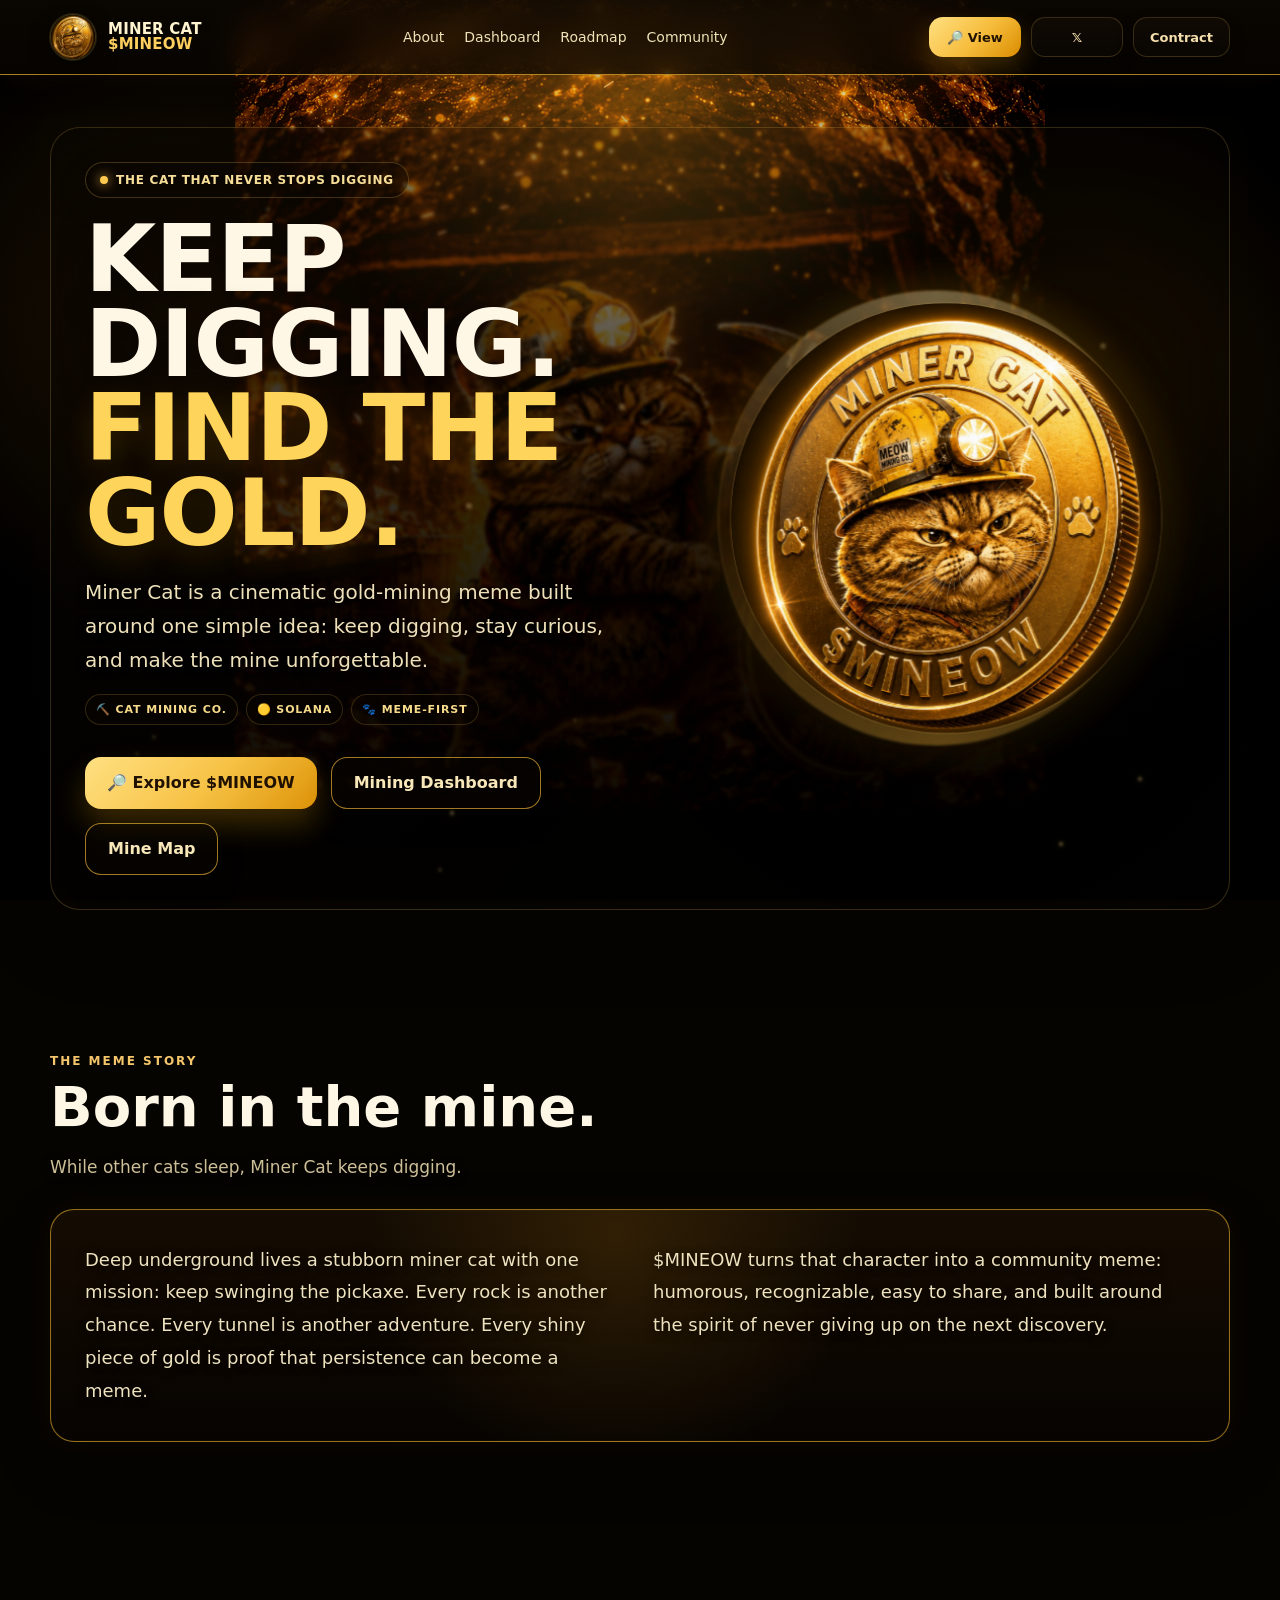
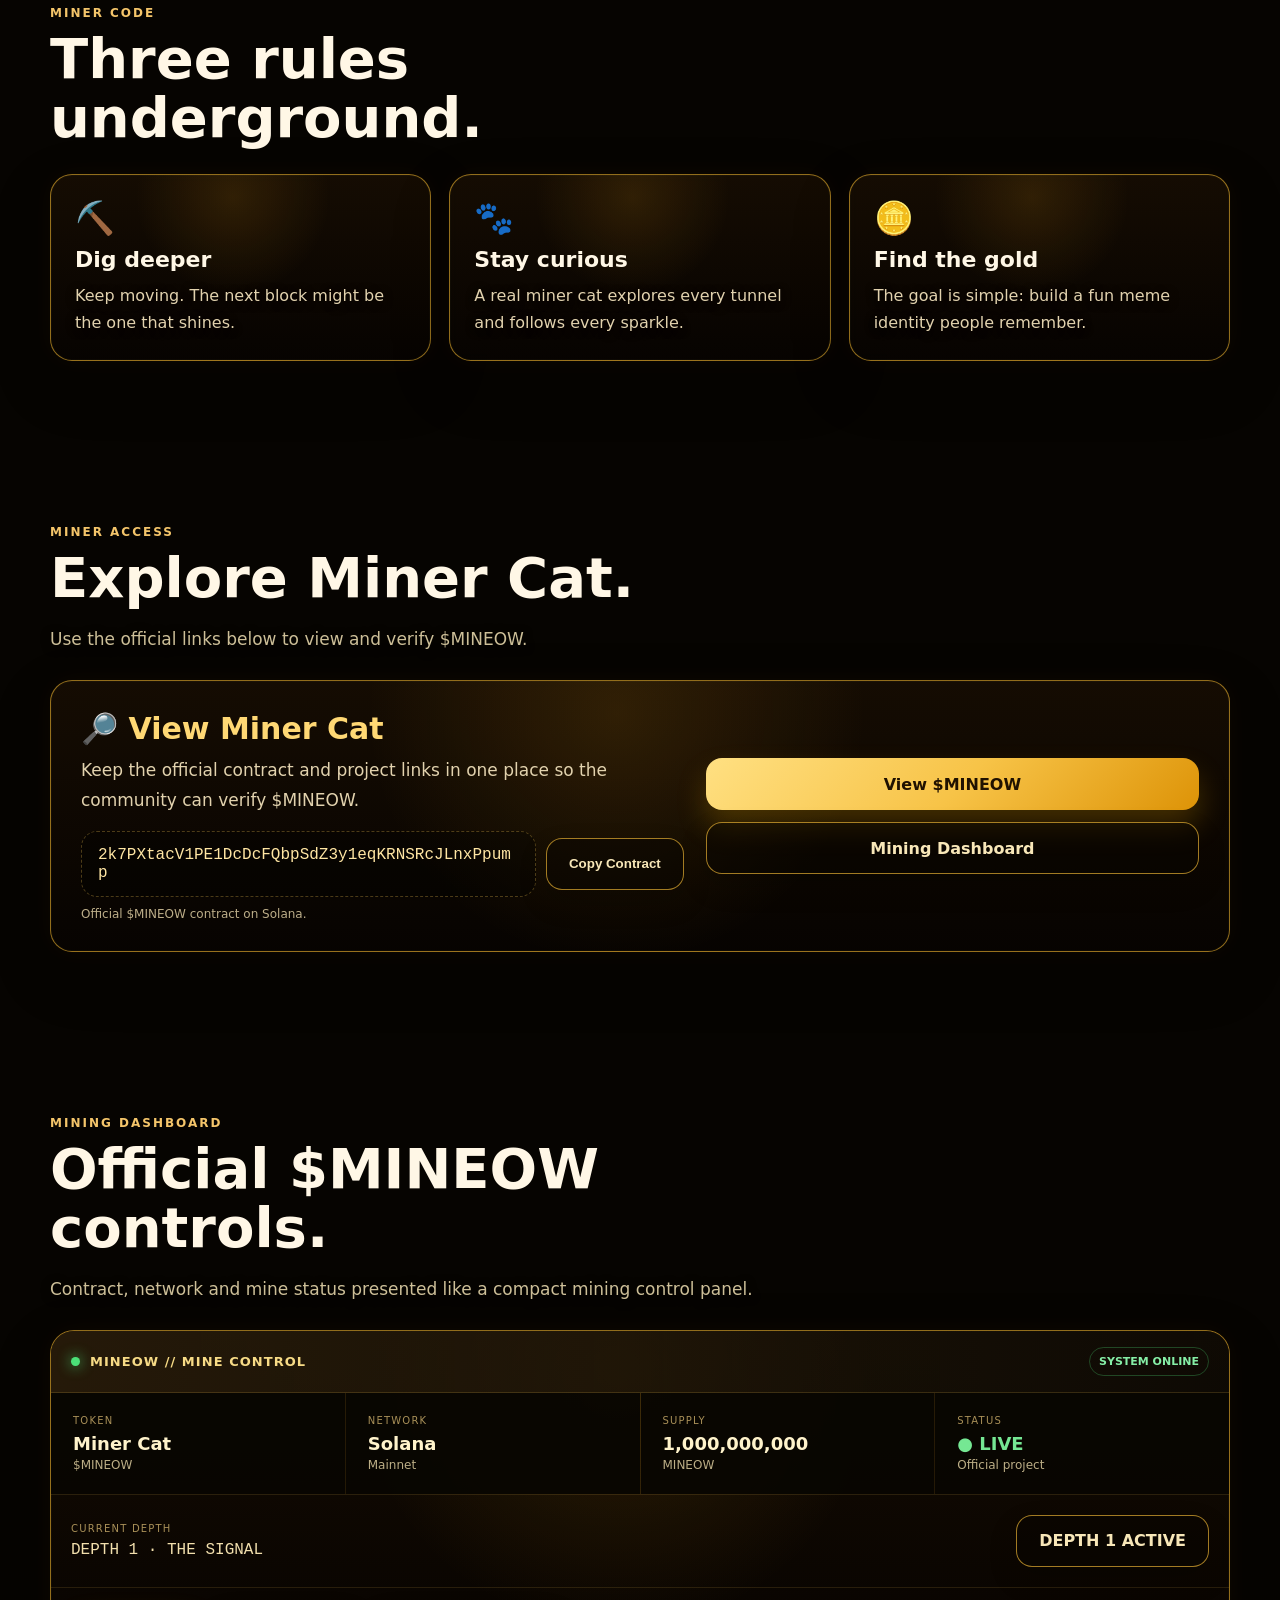
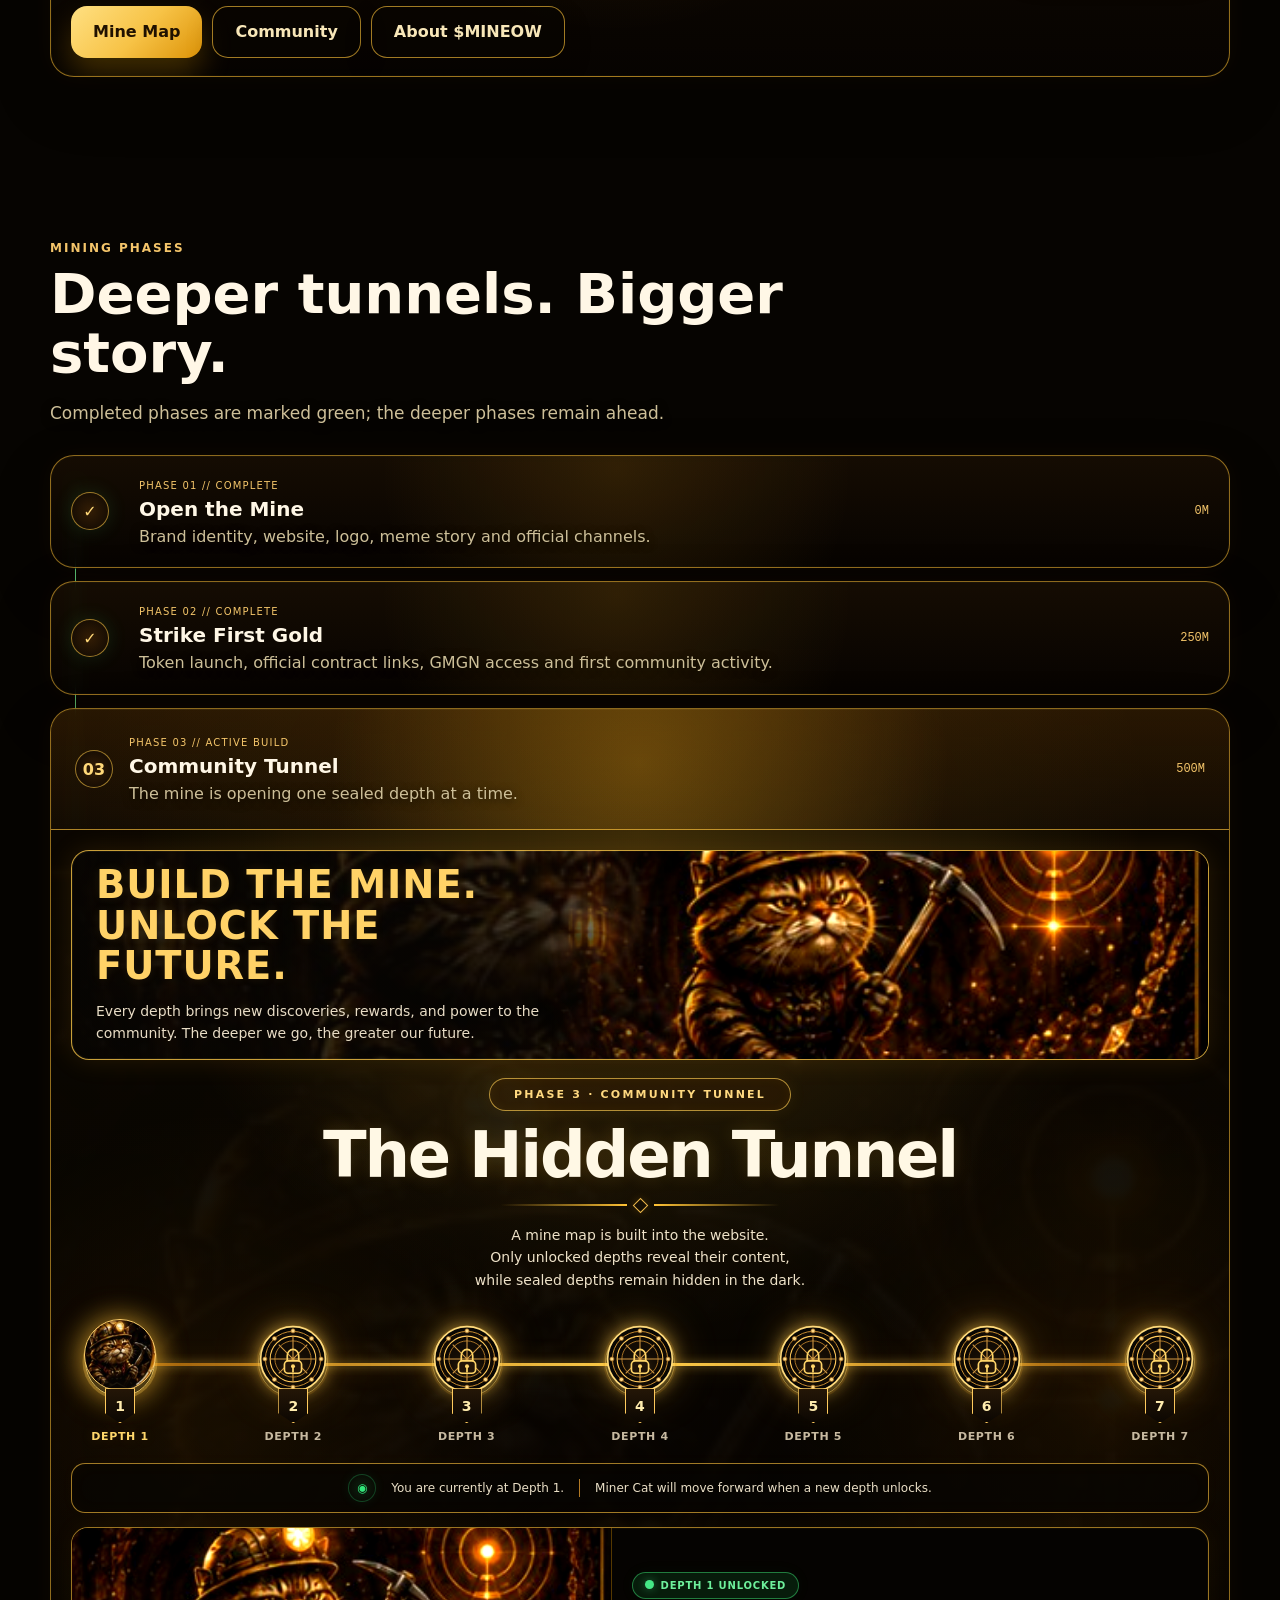
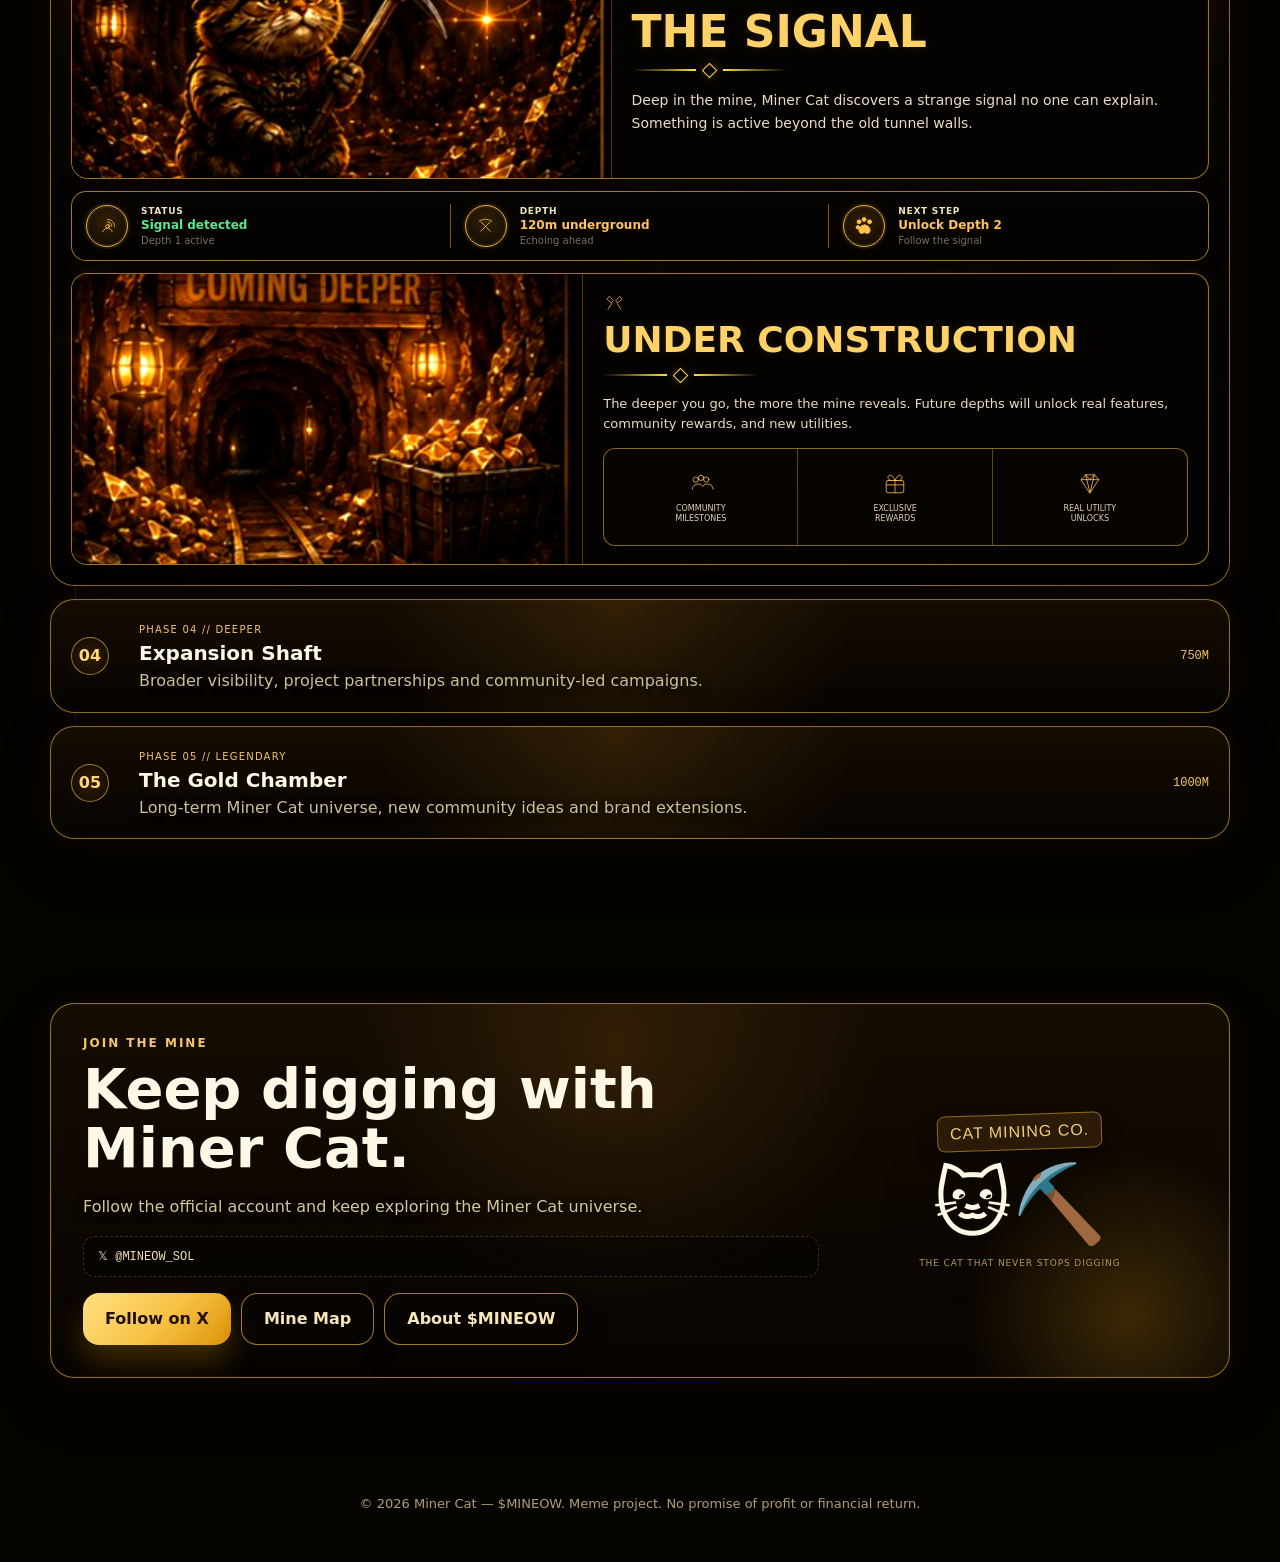
==== index.html @ c75fa1bd "Add files via upload" ====
<!doctype html>
<html lang="en">
<head>
  <meta charset="utf-8" />
  <meta name="viewport" content="width=device-width, initial-scale=1" />
  <meta name="theme-color" content="#0b0803" />
  <meta name="description" content="Miner Cat ($MINEOW) — Dig deeper. Find the gold." />
  <title>Miner Cat — $MINEOW</title>
  <style>
:root{
  --mineow-asset-1:url("[data-uri]");
  --mineow-asset-2:url("[data-uri]");
}
    :root {
      --gold:#f6b91a;
      --gold2:#ffd86b;
      --dark:#080603;
      --panel:rgba(10,7,3,.76);
      --line:rgba(255,195,55,.28);
      --text:#fff8df;
      --muted:#cdbf98;
    }
    *{box-sizing:border-box}
    html{scroll-behavior:smooth}
    body{
      margin:0;
      color:var(--text);
      font-family:Inter,ui-sans-serif,system-ui,-apple-system,BlinkMacSystemFont,"Segoe UI",sans-serif;
      background:#050402;
      overflow-x:hidden;
    }

    body::before{
      content:"";
      position:fixed;
      inset:0;
      z-index:-3;
      background-color:#050402;
      background-image:
        linear-gradient(rgba(0,0,0,.30),rgba(0,0,0,.66)),
        var(--mineow-asset-2);
      background-position:center center, center center;
      background-repeat:no-repeat, no-repeat;
      background-size:cover, cover;
      transform:translateZ(0);
    }
    body::after{
      content:"";
      position:fixed;
      inset:0;
      z-index:-2;
      background:
        radial-gradient(circle at 50% 15%,rgba(255,187,0,.12),transparent 35%),
        linear-gradient(to bottom,transparent 0%,rgba(0,0,0,.28) 55%,rgba(0,0,0,.72) 100%);
      pointer-events:none;
    }

    a{color:inherit;text-decoration:none}
    .wrap{width:min(1160px,calc(100% - 28px));margin:auto}
    .nav{
      position:sticky;top:0;z-index:50;
      backdrop-filter:blur(14px);
      background:rgba(5,4,2,.66);
      border-bottom:1px solid var(--line);
    }
    .navin{height:72px;display:flex;align-items:center;justify-content:space-between;gap:18px}

    .nav-actions{display:flex;align-items:center;gap:8px}
    .mini{
      border:1px solid var(--line);
      background:rgba(12,8,3,.78);
      color:#ffe39a;
      padding:9px 12px;
      border-radius:12px;
      font-weight:900;
      font-size:13px;
      cursor:pointer;
      transition:.18s ease;
      white-space:nowrap;
    }
    .mini:hover{transform:translateY(-1px);border-color:rgba(255,205,92,.6)}
    .mini.buy{
      background:linear-gradient(135deg,#ffd45f,#e99b00);
      color:#211300;
      border:none;
      box-shadow:0 0 22px rgba(255,183,0,.18);
    }
    .contract-btn{font-family:inherit}
    .buy-panel{
      display:grid;
      grid-template-columns:1.2fr .8fr;
      gap:18px;
      align-items:center;
      padding:28px;
    }
    .buy-copy h3{font-size:28px;margin:0 0 8px;color:#ffd86b}
    .buy-copy p{margin:0;color:var(--muted);line-height:1.7}
    .buy-actions{display:flex;flex-wrap:wrap;gap:10px;justify-content:flex-end}
    .buy-actions .btn{min-width:140px;text-align:center}
    .contract-box{
      margin-top:14px;
      display:flex;
      gap:8px;
      flex-wrap:wrap;
      align-items:center;
    }
    .contract-value{
      user-select:text;
      -webkit-user-select:text;
      flex:1 1 260px;
      overflow:hidden;
      text-overflow:ellipsis;
      white-space:nowrap;
      padding:12px 14px;
      border-radius:12px;
      background:rgba(0,0,0,.4);
      border:1px dashed var(--line);
      color:#f7df9c;
      font-family:ui-monospace,SFMono-Regular,Menlo,monospace;
    }
    .copy-note{font-size:12px;color:#cfbd8f;margin-top:8px}

    .brand{display:flex;align-items:center;gap:12px;font-weight:900;letter-spacing:.5px}
    .brand img{width:48px;height:48px;border-radius:50%;object-fit:cover;box-shadow:0 0 24px rgba(255,186,0,.28)}
    .brand b{color:var(--gold2)}
    .menu{display:flex;gap:20px;font-size:14px;color:#efe2b6}
    .menu a:hover{color:#fff}

    .hero{min-height:calc(100vh - 72px);display:grid;place-items:center;padding:64px 0 74px}
    .hero-grid{display:grid;grid-template-columns:1.08fr .92fr;align-items:center;gap:48px}
    .eyebrow{
      display:inline-flex;gap:8px;align-items:center;
      padding:8px 12px;border:1px solid var(--line);
      background:rgba(0,0,0,.42);border-radius:999px;
      color:#f9d876;font-weight:800;font-size:13px;
    }
    .dot{width:8px;height:8px;border-radius:50%;background:var(--gold);box-shadow:0 0 12px var(--gold)}
    h1{font-size:clamp(48px,8vw,92px);line-height:.9;margin:18px 0 18px;letter-spacing:-3px}
    .gold{color:var(--gold2);text-shadow:0 0 28px rgba(255,174,0,.22)}
    .lead{font-size:clamp(17px,2.3vw,22px);line-height:1.6;color:#efe3bf;max-width:700px}
    .actions{display:flex;flex-wrap:wrap;gap:12px;margin-top:28px}
    .btn{
      padding:14px 20px;border-radius:14px;font-weight:900;
      border:1px solid var(--line);background:rgba(12,8,3,.75);
      box-shadow:0 10px 30px rgba(0,0,0,.22);
    }
    .btn.primary{background:linear-gradient(135deg,#ffcf4d,#d98a00);color:#1d1000;border:none}
    .btn:hover{transform:translateY(-2px)}
    .hero-logo{display:grid;place-items:center;perspective:1400px;position:relative;isolation:isolate}
    .hero-logo::before{
      content:"";position:absolute;width:min(540px,96vw);aspect-ratio:1;border-radius:50%;
      background:radial-gradient(circle,rgba(255,193,7,.24) 0%,rgba(255,193,7,.12) 28%,rgba(255,160,0,.05) 46%,transparent 68%);
      filter:blur(10px);animation:heroPulse 4.6s ease-in-out infinite;z-index:0;
    }
    .spin-orb{
      position:relative;display:grid;place-items:center;
      width:min(470px,92vw);aspect-ratio:1;border-radius:50%;
      transform-style:preserve-3d;animation:coinSpin 12s linear infinite;z-index:1;
    }
    .spin-orb::before{
      content:"";position:absolute;inset:-12px;border-radius:50%;
      background:conic-gradient(from 0deg,rgba(255,232,170,.42),rgba(193,112,0,.22),rgba(255,190,64,.52),rgba(100,55,0,.22),rgba(255,232,170,.42));
      box-shadow:0 0 0 1px rgba(255,203,89,.25),0 30px 80px rgba(0,0,0,.55),0 0 55px rgba(255,171,0,.18);
      filter:blur(1px);z-index:-1;
    }
    .spin-orb::after{
      content:"";position:absolute;inset:8% 12%;border-radius:50%;pointer-events:none;
      background:linear-gradient(120deg,rgba(255,255,255,.42),rgba(255,255,255,.06) 20%,transparent 36%,transparent 64%,rgba(255,217,102,.14) 80%,rgba(255,255,255,.28));
      mix-blend-mode:screen;transform:translateZ(30px);animation:coinShine 3.4s ease-in-out infinite;
    }
    .hero-logo img{
      width:100%;aspect-ratio:1;border-radius:50%;object-fit:cover;display:block;
      backface-visibility:hidden;transform:translateZ(18px);
      box-shadow:0 0 0 1px rgba(255,203,89,.25),0 30px 80px rgba(0,0,0,.55),0 0 55px rgba(255,171,0,.18);
    }
    .hero-logo:hover .spin-orb{animation-duration:7.2s}

    @keyframes coinSpin{
      0%{transform:rotateY(0deg) rotateZ(-4deg)}
      25%{transform:rotateY(90deg) rotateZ(0deg)}
      50%{transform:rotateY(180deg) rotateZ(4deg)}
      75%{transform:rotateY(270deg) rotateZ(0deg)}
      100%{transform:rotateY(360deg) rotateZ(-4deg)}
    }
    @keyframes coinShine{
      0%,100%{opacity:.58;transform:translate3d(-16px,-6px,28px) rotate(-8deg)}
      50%{opacity:1;transform:translate3d(16px,8px,42px) rotate(8deg)}
    }
    @keyframes heroPulse{
      0%,100%{transform:scale(.96);opacity:.58}
      50%{transform:scale(1.04);opacity:1}
    }

    section{padding:86px 0}
    .glass{
      background:linear-gradient(180deg,rgba(17,11,4,.82),rgba(8,6,3,.72));
      border:1px solid var(--line);
      border-radius:24px;
      backdrop-filter:blur(12px);
      box-shadow:0 22px 55px rgba(0,0,0,.28);
    }
    .section-head{max-width:760px;margin-bottom:28px}
    .kicker{color:#f6c950;text-transform:uppercase;font-size:12px;font-weight:900;letter-spacing:2px}
    h2{font-size:clamp(34px,5vw,56px);margin:8px 0 10px}
    .muted{color:var(--muted);line-height:1.7}

    .story{padding:34px;display:grid;grid-template-columns:1fr 1fr;gap:30px}
    .story p{font-size:18px;line-height:1.8;margin:0;color:#efe1ba}

    .cards{display:grid;grid-template-columns:repeat(3,1fr);gap:16px}
    .card{padding:24px}
    .icon{font-size:32px;margin-bottom:10px}
    .card h3{margin:0 0 8px;font-size:22px}
    .card p{margin:0;color:var(--muted);line-height:1.65}

    .token-grid{display:grid;grid-template-columns:repeat(4,1fr);gap:14px}
    .stat{padding:22px;text-align:center}
    .stat small{display:block;color:var(--muted);text-transform:uppercase;letter-spacing:1.4px}
    .stat strong{display:block;font-size:26px;color:#ffdc70;margin-top:8px}

    .roadmap{display:grid;gap:14px}
    .road{padding:22px;display:grid;grid-template-columns:110px 1fr;gap:20px;align-items:start}
    .phase{font-weight:1000;color:#ffcf4d}
    .road h3{margin:0 0 6px}
    .road p{margin:0;color:var(--muted);line-height:1.6}

    .cta{padding:44px;text-align:center}
    .cta h2{margin-top:0}
    .contract{
      display:inline-flex;align-items:center;gap:10px;flex-wrap:wrap;justify-content:center;
      padding:12px 16px;border-radius:12px;background:rgba(0,0,0,.38);border:1px dashed var(--line);
      color:#f1deb0;font-family:ui-monospace,SFMono-Regular,Menlo,monospace;
    }

    footer{padding:34px 0 46px;color:#a99a78;text-align:center;font-size:13px}

    @media (max-width:860px){
      .menu{display:none}
      .nav-actions{gap:6px}
      .mini{padding:8px 9px;font-size:12px}
      .buy-panel{grid-template-columns:1fr}
      .buy-actions{justify-content:flex-start}
      .hero{padding-top:42px}
      .hero-grid{grid-template-columns:1fr;gap:30px;text-align:center}
      .lead{margin-inline:auto}
      .actions{justify-content:center}
      .hero-logo{order:-1}
      .hero-logo img{width:min(360px,86vw)}
      .story{grid-template-columns:1fr}
      .cards{grid-template-columns:1fr}
      .token-grid{grid-template-columns:1fr 1fr}
      .road{grid-template-columns:1fr;gap:7px}
      h1{letter-spacing:-1.5px}
    }
    @media (max-width:520px){
      .token-grid{grid-template-columns:1fr}
      .cta,.story{padding:24px}
      section{padding:66px 0}
    }
  
    /* Mobile: show the full background artwork, fixed while scrolling */
    @media (max-width:860px){
      body::before{
        background-color:#050402;
        background-position:center center, center top;
        background-size:cover, 100% auto;
        background-repeat:no-repeat, no-repeat;
      }
      body::after{
        background:
          linear-gradient(to bottom,
            rgba(0,0,0,.16) 0%,
            rgba(0,0,0,.32) 55%,
            rgba(0,0,0,.70) 100%);
      }
    }

  
    /* ===== MINEOW PRO V3 — CLEAN MOBILE POLISH ===== */
    :root{
      --gold:#f5b82e;
      --gold2:#ffd86b;
      --dark:#080603;
      --panel:rgba(10,7,3,.80);
      --line:rgba(255,195,55,.24);
      --text:#fff8df;
      --muted:#cdbf98;
    }

    body{
      background:#050402;
    }

    .nav{
      background:rgba(6,4,2,.82);
      border-bottom:1px solid rgba(255,196,65,.18);
      box-shadow:0 8px 28px rgba(0,0,0,.22);
    }

    .brand img{
      border:1px solid rgba(255,208,99,.25);
    }

    .mini{
      border-color:rgba(255,202,77,.20);
      background:rgba(12,8,3,.80);
    }

    .mini.buy{
      background:linear-gradient(135deg,#ffd96c,#eaa124);
      color:#1d1203;
    }

    .hero{
      padding:54px 0 70px;
    }

    .hero-grid{
      gap:34px;
    }

    .hero-logo img{
      width:min(400px,88vw);
      box-shadow:
        0 24px 60px rgba(0,0,0,.48),
        0 0 34px rgba(255,179,0,.12);
    }

    .eyebrow{
      background:rgba(6,4,2,.62);
      border-color:rgba(255,205,83,.24);
      color:#f6d56c;
    }

    h1{
      letter-spacing:-2px;
      text-shadow:0 8px 28px rgba(0,0,0,.46);
    }

    .lead{
      color:#eadfbe;
    }

    .btn{
      border-color:rgba(255,204,83,.22);
      background:rgba(12,8,3,.82);
      box-shadow:0 10px 24px rgba(0,0,0,.16);
    }

    .btn.primary{
      background:linear-gradient(135deg,#ffd96c,#eaa124);
      color:#1d1203;
    }

    .glass{
      background:linear-gradient(180deg,rgba(15,10,4,.82),rgba(7,5,2,.78));
      border-color:rgba(255,199,65,.18);
      box-shadow:0 18px 44px rgba(0,0,0,.24);
    }

    .story,
    .card,
    .buy-panel,
    .road,
    .cta{
      border-radius:20px;
    }

    .kicker{
      color:#eeb84a;
    }

    .contract-value{
      background:rgba(0,0,0,.34);
      border-color:rgba(255,202,75,.22);
    }

    @media (max-width:860px){
      .wrap{
        width:calc(100% - 28px);
      }

      .navin{
        height:66px;
        gap:8px;
      }

      .brand{
        gap:8px;
      }

      .brand img{
        width:40px;
        height:40px;
      }

      .brand span{
        font-size:12px;
        line-height:1.15;
        max-width:100px;
        white-space:normal;
      }

      .nav-actions{
        gap:5px;
      }

      .mini{
        padding:7px 9px;
        font-size:11px;
        min-height:34px;
        border-radius:10px;
      }

      .hero{
        padding:34px 0 58px;
      }

      .hero-grid{
        grid-template-columns:1fr;
        gap:24px;
        text-align:center;
      }

      .hero-logo{
        order:-1;
      }

      .hero-logo img{
        width:min(315px,78vw);
      }

      .lead{
        max-width:560px;
        margin-inline:auto;
        font-size:16px;
        line-height:1.62;
      }

      .actions{
        justify-content:center;
        gap:9px;
      }

      .actions .btn{
        flex:0 1 auto;
        min-width:150px;
        min-height:44px;
        padding:0 14px;
        font-size:13px;
      }

      h1{
        font-size:clamp(42px,12vw,58px);
        line-height:.96;
        letter-spacing:-1.5px;
        margin:16px 0;
      }

      .eyebrow{
        font-size:10px;
        padding:8px 11px;
      }

      section{
        padding:58px 0;
      }

      .section-head{
        margin-bottom:22px;
      }

      h2{
        font-size:clamp(32px,9vw,44px);
      }

      .story{
        grid-template-columns:1fr;
        padding:22px;
        gap:16px;
      }

      .story p{
        font-size:15px;
        line-height:1.7;
      }

      .cards{
        grid-template-columns:1fr;
      }

      .card{
        padding:20px;
      }

      .token-grid{
        grid-template-columns:1fr 1fr;
      }

      .stat{
        padding:18px 12px;
      }

      .stat strong{
        font-size:18px;
      }

      .buy-panel{
        grid-template-columns:1fr;
        padding:22px;
      }

      .buy-actions{
        justify-content:flex-start;
      }

      .road{
        grid-template-columns:1fr;
        gap:6px;
        padding:20px;
      }

      .cta{
        padding:28px 22px;
      }
    }

    @media (max-width:520px){
      .nav-actions .mini{
        padding:7px 8px;
      }

      .hero-logo img{
        width:min(290px,76vw);
      }

      .actions{
        display:grid;
        grid-template-columns:1fr;
        width:min(330px,100%);
        margin:24px auto 0;
      }

      .actions .btn{
        width:100%;
      }

      .token-grid{
        grid-template-columns:1fr 1fr;
      }

      .buy-actions{
        display:grid;
        grid-template-columns:1fr;
      }

      .buy-actions .btn{
        width:100%;
      }
    }

  
    #official-contract{scroll-margin-top:92px}
    #contractValue{
      cursor:pointer;
      user-select:all;
      -webkit-user-select:all;
      white-space:normal;
      overflow-wrap:anywhere;
      word-break:break-all;
      color:#ffe6a3;
    }
    .contract-btn{color:#f8e3b2}


    /* ===== Balanced hero action buttons ===== */
    @media (max-width:520px){
      .actions{
        width:min(360px,100%);
        margin:24px auto 0;
        gap:10px;
      }

      .actions .btn{
        width:100%;
        min-height:50px;
        padding:0 18px;
        font-size:15px;
        font-weight:800;
        line-height:1;
        display:flex;
        align-items:center;
        justify-content:center;
        text-align:center;
        border-radius:14px;
      }

      .actions .btn.primary{
        letter-spacing:.1px;
      }

      .actions a[href*="x.com"]{
        font-size:15px;
        font-weight:800;
      }

      .actions button[onclick*="copyContract"]{
        font-size:15px;
        font-weight:800;
        color:#f7e6bb;
      }
    }



    /* ===== MINEOW PRO V4 — PROFESSIONAL RESPONSIVE POLISH ===== */
    :root{
      --gold:#f3bb3f;
      --gold2:#ffd979;
      --gold3:#fff0bc;
      --green:#47d16c;
      --greenbg:rgba(71,209,108,.14);
    }

    body{
      color:#f9f2dc;
    }

    .wrap{
      width:min(1180px, calc(100% - 32px));
    }

    .nav{
      background:linear-gradient(180deg, rgba(7,4,2,.90), rgba(7,4,2,.76));
      border-bottom:1px solid rgba(255,206,100,.16);
      box-shadow:0 12px 30px rgba(0,0,0,.26);
    }

    .navin{
      height:74px;
    }

    .brand{
      gap:12px;
    }

    .brand img{
      width:46px;
      height:46px;
      border:1px solid rgba(255,213,112,.22);
      box-shadow:0 0 0 1px rgba(255,214,109,.12), 0 10px 25px rgba(0,0,0,.26);
    }

    .brand span{
      display:flex;
      flex-direction:column;
      line-height:1.02;
      font-size:15px;
      letter-spacing:.2px;
    }

    .nav-actions{
      gap:10px;
    }

    .mini{
      min-height:40px;
      min-width:92px;
      display:inline-flex;
      align-items:center;
      justify-content:center;
      padding:0 16px;
      border-radius:14px;
      border:1px solid rgba(255,205,88,.18);
      background:linear-gradient(180deg, rgba(18,12,5,.82), rgba(10,7,3,.9));
      color:#f5dfac;
      box-shadow:0 8px 18px rgba(0,0,0,.18);
    }

    .mini.buy{
      border:none;
      background:linear-gradient(135deg,#ffe082 0%, #f6bc3b 54%, #db8d00 100%);
      color:#211300;
      box-shadow:0 10px 24px rgba(240,174,0,.22);
    }

    .hero{
      min-height:auto;
      padding:68px 0 82px;
    }

    .hero-grid{
      grid-template-columns:minmax(0,1.02fr) minmax(300px,.98fr);
      gap:54px;
      align-items:center;
    }

    .hero > .wrap{
      position:relative;
    }

    .hero > .wrap::before{
      content:"";
      position:absolute;
      inset:-18px;
      border-radius:34px;
      background:linear-gradient(180deg, rgba(17,10,3,.22), rgba(8,5,2,.02));
      pointer-events:none;
      z-index:-1;
    }

    .eyebrow{
      padding:10px 14px;
      font-size:12px;
      letter-spacing:.7px;
      color:#f7de98;
      background:rgba(9,6,2,.54);
      border:1px solid rgba(255,204,92,.22);
      box-shadow:0 10px 30px rgba(0,0,0,.16);
    }

    h1{
      margin:20px 0 18px;
      line-height:.92;
      text-shadow:0 18px 36px rgba(0,0,0,.34);
    }

    .gold{
      color:#ffd45a;
      text-shadow:0 12px 30px rgba(255,174,0,.15);
    }

    .lead{
      max-width:600px;
      font-size:20px;
      line-height:1.72;
      color:#eee1ba;
      margin:0;
    }

    .actions{
      margin-top:32px;
      gap:14px;
    }

    .btn{
      min-height:52px;
      padding:0 22px;
      display:inline-flex;
      align-items:center;
      justify-content:center;
      text-align:center;
      font-weight:900;
      border-radius:16px;
      border:1px solid rgba(255,204,91,.18);
      background:linear-gradient(180deg, rgba(17,11,4,.84), rgba(8,5,2,.92));
      color:#f8e7b8;
      box-shadow:0 12px 28px rgba(0,0,0,.18);
      transition:transform .18s ease, box-shadow .18s ease, border-color .18s ease;
    }

    .btn:hover,
    .mini:hover{
      transform:translateY(-2px);
      box-shadow:0 14px 28px rgba(0,0,0,.25);
      border-color:rgba(255,214,121,.32);
    }

    .btn.primary{
      background:linear-gradient(135deg,#ffe082 0%, #f7c347 52%, #dd9307 100%);
      color:#201100;
      border:none;
      box-shadow:0 16px 30px rgba(243,171,0,.24);
    }

    .hero-logo{
      position:relative;
    }

    .hero-logo::before{
      content:"";
      position:absolute;
      width:86%;
      height:86%;
      border-radius:50%;
      background:radial-gradient(circle, rgba(255,188,35,.28) 0%, rgba(255,188,35,.08) 38%, transparent 72%);
      filter:blur(10px);
      z-index:0;
    }

    .hero-logo img{
      position:relative;
      z-index:1;
      width:min(430px, 90vw);
      border-radius:50%;
      box-shadow:0 0 0 1px rgba(255,210,114,.2), 0 28px 70px rgba(0,0,0,.48), 0 0 60px rgba(255,174,0,.16);
    }

    section{
      padding:82px 0;
    }

    .section-head{
      margin-bottom:26px;
    }

    .kicker{
      color:#f2c050;
      font-size:12px;
      letter-spacing:2px;
    }

    h2{
      margin:10px 0 12px;
      line-height:1.05;
    }

    .muted{
      color:#cdbf98;
      font-size:17px;
      line-height:1.72;
    }

    .glass{
      background:linear-gradient(180deg, rgba(16,10,4,.84), rgba(7,5,2,.88));
      border:1px solid rgba(255,202,76,.14);
      box-shadow:0 20px 50px rgba(0,0,0,.24);
      border-radius:24px;
      overflow:hidden;
    }

    .story{
      padding:34px;
      gap:26px;
    }

    .story p{
      font-size:18px;
      line-height:1.82;
      color:#eee2bf;
    }

    .cards,
    .token-grid,
    .roadmap{
      gap:18px;
    }

    .card,
    .road,
    .stat,
    .buy-panel,
    .cta{
      border-radius:22px;
    }

    .card{
      padding:24px;
    }

    .card h3{
      font-size:22px;
      margin:0 0 10px;
    }

    .card p{
      line-height:1.7;
    }

    .buy-panel{
      padding:30px;
      grid-template-columns:minmax(0,1.1fr) minmax(250px,.9fr);
      gap:22px;
      align-items:center;
    }

    .buy-copy h3{
      font-size:30px;
      margin:0 0 10px;
      color:#ffd874;
    }

    .buy-copy p{
      font-size:17px;
      line-height:1.72;
    }

    .contract-box{
      margin-top:16px;
      gap:10px;
    }

    .contract-value{
      min-height:54px;
      display:flex;
      align-items:center;
      padding:14px 16px;
      background:rgba(0,0,0,.30);
      border:1px dashed rgba(255,203,85,.28);
      color:#ffe9af;
      border-radius:16px;
    }

    .copy-note{
      margin-top:10px;
      color:#bdae89;
    }

    .buy-actions{
      align-items:stretch;
      gap:12px;
    }

    .buy-actions .btn{
      min-width:180px;
      width:100%;
    }

    .stat{
      padding:24px 18px;
    }

    .stat small{
      font-size:11px;
      color:#bba87a;
    }

    .stat strong{
      margin-top:10px;
      font-size:24px;
      line-height:1.35;
      color:#ffdb79;
      overflow-wrap:anywhere;
      word-break:break-word;
    }

    .road{
      position:relative;
      padding:24px;
      grid-template-columns:124px 1fr;
      gap:22px;
      align-items:start;
    }

    .phase{
      display:inline-flex;
      align-items:center;
      justify-content:center;
      min-height:40px;
      padding:8px 12px;
      border-radius:999px;
      background:rgba(255,196,60,.08);
      border:1px solid rgba(255,196,60,.18);
      color:#ffcf4d;
      font-weight:1000;
      letter-spacing:.3px;
    }

    .road.done{
      border-color:rgba(71,209,108,.25);
      box-shadow:0 20px 50px rgba(0,0,0,.22), inset 0 0 0 1px rgba(71,209,108,.06);
    }

    .road.done .phase{
      background:var(--greenbg);
      border-color:rgba(71,209,108,.24);
      color:#7df0a0;
    }

    .road.done::after{
      content:"Completed";
      position:absolute;
      top:18px;
      right:18px;
      font-size:11px;
      font-weight:800;
      letter-spacing:1px;
      text-transform:uppercase;
      color:#9cf0b2;
      padding:7px 10px;
      border-radius:999px;
      background:rgba(71,209,108,.12);
      border:1px solid rgba(71,209,108,.18);
    }

    .road h3{
      font-size:24px;
      margin:0 0 8px;
    }

    .road p{
      font-size:16px;
      line-height:1.7;
    }

    .cta{
      padding:42px 34px;
    }

    .contract{
      margin-top:10px;
      max-width:100%;
      overflow-wrap:anywhere;
      word-break:break-word;
      line-height:1.55;
    }

    footer{
      padding:36px 0 50px;
      color:#b09e76;
      font-size:13px;
    }

    @media (max-width:980px){
      .hero-grid,
      .buy-panel{
        grid-template-columns:1fr;
      }

      .hero{
        padding:44px 0 68px;
      }

      .hero-grid{
        gap:28px;
        text-align:center;
      }

      .hero-logo{
        order:-1;
      }

      .lead{
        margin-inline:auto;
      }

      .actions,
      .buy-actions{
        justify-content:center;
      }
    }

    @media (max-width:860px){
      .wrap{
        width:calc(100% - 24px);
      }

      .navin{
        height:68px;
        gap:8px;
      }

      .brand img{
        width:40px;
        height:40px;
      }

      .brand span{
        font-size:12px;
        max-width:104px;
      }

      .nav-actions{
        gap:6px;
      }

      .mini{
        min-width:auto;
        min-height:36px;
        padding:0 12px;
        font-size:11px;
        border-radius:12px;
      }

      .hero-grid{
        gap:22px;
      }

      .hero-logo img{
        width:min(316px, 78vw);
      }

      h1{
        font-size:clamp(42px,12vw,58px);
        letter-spacing:-1.6px;
      }

      .lead{
        font-size:16px;
        line-height:1.66;
      }

      .actions{
        width:min(360px,100%);
        margin:26px auto 0;
        display:grid;
        grid-template-columns:1fr;
        gap:10px;
      }

      .actions .btn,
      .buy-actions .btn{
        width:100%;
      }

      section{
        padding:60px 0;
      }

      .story{
        grid-template-columns:1fr;
        padding:24px;
      }

      .story p,
      .muted,
      .buy-copy p,
      .road p{
        font-size:15px;
      }

      .cards{
        grid-template-columns:1fr;
      }

      .token-grid{
        grid-template-columns:1fr 1fr;
      }

      .stat strong{
        font-size:18px;
      }

      .buy-panel{
        padding:22px;
      }

      .road{
        grid-template-columns:1fr;
        gap:12px;
        padding:20px;
      }

      .road.done::after{
        position:static;
        display:inline-flex;
        margin-top:4px;
        width:max-content;
      }
    }

    @media (max-width:520px){
      .token-grid{
        grid-template-columns:1fr;
      }

      .eyebrow{
        font-size:10px;
        padding:8px 10px;
      }

      .hero-logo img{
        width:min(286px,76vw);
      }

      .story,
      .cta{
        padding:22px;
      }

      .buy-copy h3{
        font-size:25px;
      }

      .contract-value,
      .contract{
        font-size:13px;
      }
    }


    .copy-toast{
      position:fixed;
      left:50%;
      bottom:26px;
      transform:translate(-50%,18px);
      z-index:99999;
      padding:12px 16px;
      max-width:calc(100% - 28px);
      border-radius:14px;
      background:rgba(8,6,3,.96);
      border:1px solid rgba(255,205,93,.28);
      color:#ffe8a9;
      font-weight:800;
      text-align:center;
      box-shadow:0 16px 42px rgba(0,0,0,.5);
      opacity:0;
      pointer-events:none;
      transition:.2s ease;
    }
    .copy-toast.show{
      opacity:1;
      transform:translate(-50%,0);
    }


    /* ===== MINEOW V5 GOLD MINE EDITION ===== */
    body{background:#050402!important;background-image:none!important;}
    body::before{
      background-image:
        linear-gradient(180deg,rgba(0,0,0,.16),rgba(4,3,1,.54) 28%,rgba(5,3,1,.78) 58%,rgba(5,3,1,.92) 100%),
        var(--mineow-asset-2) !important;
      background-size:cover !important;
      background-position:center 18% !important;
      background-repeat:no-repeat !important;
      background-attachment:fixed !important;
      filter:saturate(.9) contrast(1.02) brightness(.88);
    }
    body::after{
      content:"";position:fixed;inset:0;z-index:-2;pointer-events:none;
      background:
        radial-gradient(circle at 50% 8%, rgba(255,182,40,.08), transparent 34%),
        linear-gradient(90deg, rgba(0,0,0,.34), rgba(0,0,0,.05) 22%, rgba(0,0,0,.05) 78%, rgba(0,0,0,.34)),
        linear-gradient(180deg, rgba(0,0,0,.03), rgba(0,0,0,.26) 50%, rgba(0,0,0,.50));
    }
    .hero{min-height:min(820px,calc(100vh - 66px));padding:52px 0 62px;position:relative}
    .hero-grid{background:linear-gradient(90deg,rgba(4,3,1,.80),rgba(4,3,1,.42) 52%,rgba(4,3,1,.18));border:1px solid rgba(255,197,60,.12);border-radius:30px;padding:34px;box-shadow:0 30px 90px rgba(0,0,0,.46);backdrop-filter:blur(4px)}
    .hero h1{font-family:Impact,"Arial Black",system-ui,sans-serif;letter-spacing:-1px;text-transform:uppercase;text-shadow:0 10px 30px rgba(0,0,0,.65)}
    .hero-tags{display:flex;flex-wrap:wrap;gap:8px;margin-top:16px}
    .hero-tags span{font-size:11px;font-weight:900;letter-spacing:.08em;padding:8px 10px;border-radius:999px;background:rgba(14,9,3,.74);border:1px solid rgba(255,200,70,.18);color:#f7db8a}
    .hero-logo{filter:drop-shadow(0 26px 42px rgba(0,0,0,.48))}
    .spin-orb{width:min(410px,82vw)}
    .spin-orb::after{background:linear-gradient(115deg,rgba(255,255,255,.34),transparent 24%,transparent 70%,rgba(255,214,90,.16))}
    .hero-logo img{object-position:center}

    .gold-dust{position:fixed;inset:0;z-index:-1;pointer-events:none;overflow:hidden}
    .dust{position:absolute;width:4px;height:4px;border-radius:50%;background:#ffd46b;box-shadow:0 0 10px rgba(255,190,50,.75);opacity:.3;animation:dustFloat linear infinite}
    @keyframes dustFloat{from{transform:translate3d(0,18vh,0) scale(.65);opacity:0}20%{opacity:.42}80%{opacity:.26}to{transform:translate3d(26px,-115vh,0) scale(1.1);opacity:0}}

    .reveal{opacity:0;transform:translateY(18px);transition:opacity .7s ease,transform .7s ease}
    .reveal.visible{opacity:1;transform:none}
    .cards .card{transition:transform .25s ease,border-color .25s ease,box-shadow .25s ease}
    .cards .card:hover{transform:translateY(-5px);border-color:rgba(255,202,77,.35);box-shadow:0 24px 60px rgba(0,0,0,.34)}

    .mining-console{padding:0;overflow:hidden;border-radius:24px;background:linear-gradient(180deg,rgba(16,11,5,.94),rgba(5,4,2,.92));border:1px solid rgba(255,196,61,.22)}
    .console-top{display:flex;align-items:center;justify-content:space-between;gap:12px;padding:16px 20px;background:linear-gradient(90deg,rgba(39,27,10,.9),rgba(12,9,4,.7));border-bottom:1px solid rgba(255,205,80,.16)}
    .console-title{display:flex;align-items:center;gap:10px;color:#f7db86;letter-spacing:.08em;font-size:13px}
    .status-light{width:9px;height:9px;border-radius:50%;background:#4be078;box-shadow:0 0 14px #4be078}
    .console-status{font-size:11px;font-weight:900;color:#86efa7;border:1px solid rgba(75,224,120,.28);padding:7px 9px;border-radius:999px}
    .console-grid{display:grid;grid-template-columns:repeat(4,1fr);gap:1px;background:rgba(255,194,48,.09)}
    .console-cell{padding:22px;background:rgba(7,5,2,.94)}
    .console-cell small{display:block;color:#a99058;letter-spacing:.12em;font-size:10px;text-transform:uppercase}
    .console-cell strong{display:block;margin-top:7px;font-size:18px;color:#fff3cb}
    .console-cell span{display:block;margin-top:4px;color:#bcae86;font-size:12px}
    .live-text{color:#75e793!important}
    .console-contract{display:flex;align-items:center;justify-content:space-between;gap:14px;padding:20px;border-top:1px solid rgba(255,205,80,.12);border-bottom:1px solid rgba(255,205,80,.12)}
    .console-contract small{display:block;color:#a99058;font-size:10px;letter-spacing:.12em}
    .console-contract code{display:block;margin-top:7px;color:#f2dfad;word-break:break-all;font-family:ui-monospace,SFMono-Regular,Menlo,monospace}
    .console-actions{display:flex;flex-wrap:wrap;gap:10px;padding:18px 20px}

    .mine-levels{display:grid;gap:13px;position:relative}
    .mine-levels::before{content:"";position:absolute;left:25px;top:26px;bottom:26px;width:1px;background:linear-gradient(#62e58a,rgba(255,194,48,.30),rgba(255,194,48,.08))}
    .mine-level{display:grid;grid-template-columns:52px 1fr auto;gap:16px;align-items:center;padding:18px 20px;position:relative}
    .level-marker{width:38px;height:38px;border-radius:50%;display:grid;place-items:center;z-index:2;background:#181006;border:1px solid rgba(255,200,70,.25);font-weight:900;color:#e9bd54}
    .mine-level.done .level-marker{background:#11361e;border-color:#4be078;color:#73ee98;box-shadow:0 0 20px rgba(75,224,120,.14)}
    .level-copy small{font-size:10px;letter-spacing:.12em;color:#aa9159}
    .mine-level.done .level-copy small{color:#75e793}
    .level-copy h3{margin:4px 0 4px;font-size:20px}
    .level-copy p{margin:0;color:#cdbf98;line-height:1.55}
    .depth{font-family:ui-monospace,monospace;color:#8f7c53;font-size:12px}

    .join-mine{display:grid;grid-template-columns:1.35fr .65fr;gap:24px;align-items:center;padding:32px;overflow:hidden;position:relative}
    .join-mine::before{content:"";position:absolute;right:-80px;bottom:-120px;width:360px;height:360px;border-radius:50%;background:radial-gradient(circle,rgba(255,184,30,.20),transparent 65%)}
    .join-copy{position:relative;z-index:1}
    .join-copy h2{margin-bottom:10px}
    .join-copy p{color:#d4c79e;max-width:720px;line-height:1.6}
    .join-contract{margin-top:16px;padding:12px 14px;border-radius:12px;background:rgba(0,0,0,.32);border:1px dashed rgba(255,205,84,.22);word-break:break-all;color:#f2deb0;font-family:ui-monospace,monospace;font-size:12px}
    .cta-actions{display:flex;flex-wrap:wrap;gap:10px;margin-top:16px}
    .join-mascot{position:relative;z-index:1;text-align:center;padding:20px 10px}
    .mascot-sign{display:inline-block;padding:8px 12px;border-radius:8px;background:#2c1b08;border:1px solid #956b21;color:#f2cf77;font-family:Impact,"Arial Black",sans-serif;letter-spacing:.06em;transform:rotate(-2deg);box-shadow:0 9px 20px rgba(0,0,0,.3)}
    .mascot-icon{font-size:76px;line-height:1;margin:16px 0;filter:drop-shadow(0 12px 24px rgba(0,0,0,.5))}
    .join-mascot small{display:block;color:#b69c65;letter-spacing:.10em;font-size:9px}

    @media (max-width:860px){
      body::before{background-position:center 12%!important;background-attachment:scroll!important;background-size:cover!important;}
      .hero{min-height:auto;padding:24px 0 46px}
      .hero-grid{padding:20px 16px;border-radius:22px;background:linear-gradient(180deg,rgba(3,2,1,.62),rgba(3,2,1,.82));gap:18px}
      .hero-logo{order:-1}
      .spin-orb{width:min(300px,76vw)}
      h1{font-size:clamp(42px,14vw,68px)!important;line-height:.94!important}
      .hero-tags{justify-content:center}
      .actions .btn{flex:1 1 100%;text-align:center}
      .console-grid{grid-template-columns:repeat(2,1fr)}
      .console-contract{align-items:stretch;flex-direction:column}
      .console-copy{width:100%}
      .console-actions .btn{flex:1 1 100%;text-align:center}
      .mine-level{grid-template-columns:46px 1fr;padding:16px 14px}
      .depth{display:none}
      .mine-levels::before{left:22px}
      .join-mine{grid-template-columns:1fr;padding:24px 18px}
      .join-mascot{padding-top:0}
      .mascot-icon{font-size:62px}
    }
    @media (min-width:861px){
      body::before{background-position:center 16%!important;}
    }
    @media (prefers-reduced-motion:reduce){.spin-orb,.dust{animation:none!important}.reveal{opacity:1!important;transform:none!important;transition:none!important}}



    /* ===== V5.1 BACKGROUND VISIBILITY + RESPONSIVE FIT ===== */
    body::before{
      background-position:center 8% !important;
      background-size:cover !important;
      filter:saturate(1.04) contrast(1.02) brightness(1.08) !important;
    }
    body::after{
      background:
        radial-gradient(circle at 50% 9%,rgba(255,190,55,.12),transparent 36%),
        linear-gradient(90deg,rgba(0,0,0,.16),transparent 22%,transparent 78%,rgba(0,0,0,.16)),
        linear-gradient(180deg,rgba(0,0,0,.01),rgba(0,0,0,.12) 48%,rgba(0,0,0,.24)) !important;
    }
    .hero-grid{
      background:linear-gradient(90deg,rgba(7,4,1,.52),rgba(7,4,1,.22) 50%,rgba(7,4,1,.08)) !important;
      border-color:rgba(255,205,90,.16) !important;
      backdrop-filter:blur(2px) !important;
      box-shadow:0 24px 70px rgba(0,0,0,.28) !important;
    }
    .hero > .wrap::before{
      background:linear-gradient(180deg,rgba(15,9,3,.10),rgba(8,5,2,0)) !important;
    }
    .glass{
      background:linear-gradient(180deg,rgba(17,11,4,.58),rgba(8,6,3,.48)) !important;
      backdrop-filter:blur(7px) !important;
      box-shadow:0 18px 45px rgba(0,0,0,.22) !important;
    }
    .eyebrow,.hero-tags span,.btn:not(.primary){
      background:rgba(10,6,2,.48) !important;
    }
    .lead,.story p,.muted,.card p,.level-copy p,.join-copy p{
      text-shadow:0 2px 10px rgba(0,0,0,.72);
    }

    @media (max-width:860px){
      body::before{
        background-size:auto 100vh !important;
        background-position:center top !important;
        background-attachment:scroll !important;
      }
      body::after{
        background:
          linear-gradient(180deg,rgba(0,0,0,.04),rgba(0,0,0,.10) 40%,rgba(0,0,0,.24) 100%) !important;
      }
      .hero-grid{
        background:linear-gradient(180deg,rgba(5,3,1,.34),rgba(5,3,1,.54)) !important;
        backdrop-filter:blur(1.5px) !important;
      }
    }
    @media (min-width:861px){
      body::before{
        background-size:cover !important;
        background-position:center 12% !important;
        background-attachment:fixed !important;
      }
    }



    /* ===== V5.2 GOLD BRIGHT + DEVICE RESPONSIVE FINAL ===== */
    body::before{
      background-position:center 10% !important;
      background-size:cover !important;
      filter:saturate(1.28) contrast(1.05) brightness(1.20) sepia(.08) !important;
    }
    body::after{
      background:
        radial-gradient(circle at 50% 8%,rgba(255,190,45,.20),transparent 34%),
        radial-gradient(circle at 22% 24%,rgba(255,154,0,.10),transparent 28%),
        linear-gradient(90deg,rgba(0,0,0,.10),transparent 20%,transparent 80%,rgba(0,0,0,.10)),
        linear-gradient(180deg,rgba(0,0,0,0),rgba(0,0,0,.08) 50%,rgba(0,0,0,.18)) !important;
    }
    .hero-grid{
      background:linear-gradient(90deg,rgba(7,4,1,.42),rgba(7,4,1,.16) 50%,rgba(7,4,1,.04)) !important;
      border-color:rgba(255,210,90,.20) !important;
      backdrop-filter:blur(1.5px) !important;
    }
    .glass{
      background:linear-gradient(180deg,rgba(17,11,4,.50),rgba(8,6,3,.40)) !important;
      backdrop-filter:blur(6px) !important;
    }
    .gold-dust{opacity:1}
    .dust{background:#ffe08a;box-shadow:0 0 14px rgba(255,190,50,.88);opacity:.42}

    /* Tablet / phone: keep original structure, only tighten spacing to prevent overflow */
    @media (max-width:860px){
      body::before{
        background-size:auto 100vh !important;
        background-position:center top !important;
        background-attachment:scroll !important;
        filter:saturate(1.34) contrast(1.04) brightness(1.22) sepia(.10) !important;
      }
      body::after{
        background:
          radial-gradient(circle at 50% 5%,rgba(255,191,50,.16),transparent 32%),
          linear-gradient(180deg,rgba(0,0,0,0),rgba(0,0,0,.07) 48%,rgba(0,0,0,.18) 100%) !important;
      }
      .hero-grid{
        background:linear-gradient(180deg,rgba(5,3,1,.28),rgba(5,3,1,.44)) !important;
      }
      .navin{gap:7px!important}
      .brand{min-width:0;flex:1 1 auto}
      .brand span{font-size:14px!important;line-height:1.02}
      .brand img{width:42px!important;height:42px!important;flex:0 0 42px}
      .nav-actions{gap:5px!important;flex:0 0 auto}
      .nav-actions .mini{padding:9px 10px!important;font-size:11px!important;border-radius:12px!important;white-space:nowrap}
    }
    @media (max-width:520px){
      .wrap{width:calc(100% - 20px)!important}
      .navin{height:64px!important}
      .brand img{width:38px!important;height:38px!important;flex-basis:38px}
      .brand span{font-size:12px!important;max-width:92px}
      .nav-actions .mini{padding:8px 8px!important;font-size:10px!important}
      .hero{padding-top:18px!important}
      .hero-grid{padding:16px 12px!important;border-radius:20px!important}
      .spin-orb{width:min(286px,78vw)!important}
      .lead{font-size:15px!important}
      section{padding-left:0!important;padding-right:0!important}
      .console-grid{grid-template-columns:1fr 1fr!important}
    }
    @media (max-width:380px){
      .brand span{display:none!important}
      .nav-actions .mini{padding:8px 7px!important}
      .nav-actions{gap:4px!important}
    }
    @media (min-width:861px){
      body::before{
        background-size:cover !important;
        background-position:center 13% !important;
        background-attachment:fixed !important;
      }
    }


    /* ===== V5.3 BACKGROUND SCALE — SHOW FULL COIN ===== */
    /* Only background sizing changed. Layout/content remain unchanged. */
    body::before{
      background-size:auto 88vh !important;
      background-position:center top !important;
      background-repeat:no-repeat !important;
    }
    @media (max-width:860px){
      body::before{
        background-size:96% auto !important;
        background-position:center 4px !important;
        background-attachment:scroll !important;
      }
    }
    @media (max-width:520px){
      body::before{
        background-size:94% auto !important;
        background-position:center 6px !important;
      }
    }
    @media (min-width:861px){
      body::before{
        background-size:auto 90vh !important;
        background-position:center top !important;
        background-attachment:fixed !important;
      }
    }


    /* ===== PHASE 3 MINE MAP ===== */
    .phase3-map-section{padding:18px 0 10px}
    .phase3-map-wrap{position:relative;overflow:hidden;padding:28px;border-radius:28px;border:1px solid rgba(255,202,77,.18);background:
      radial-gradient(circle at 82% 12%, rgba(255,202,77,.12), transparent 28%),
      linear-gradient(145deg, rgba(12,9,4,.92), rgba(3,3,3,.88));
      box-shadow:0 26px 70px rgba(0,0,0,.36), inset 0 1px 0 rgba(255,255,255,.03);
    }
    .phase3-map-wrap::before{content:"";position:absolute;inset:auto -10% -30% auto;width:320px;height:320px;border-radius:50%;background:radial-gradient(circle, rgba(255,184,30,.16), transparent 68%);pointer-events:none}
    .phase3-heading{display:flex;justify-content:space-between;gap:16px;align-items:flex-end;flex-wrap:wrap;margin-bottom:22px}
    .phase3-heading .kicker{margin-bottom:8px}
    .phase3-heading h2{margin:0 0 8px}
    .phase3-heading p{max-width:760px;margin:0;color:var(--muted);line-height:1.7}
    .phase3-chip{display:inline-flex;align-items:center;gap:8px;padding:10px 14px;border-radius:999px;border:1px solid rgba(255,202,77,.18);background:rgba(255,202,77,.08);color:#ffe7a2;font-size:12px;font-weight:900;letter-spacing:.08em;text-transform:uppercase}

    .mine-map-shell{display:grid;grid-template-columns:1.15fr .85fr;gap:20px;align-items:start}
    .mine-map-board{position:relative;padding:22px 18px 14px;border-radius:22px;background:linear-gradient(180deg, rgba(0,0,0,.18), rgba(0,0,0,.34));border:1px solid rgba(255,202,77,.12);overflow:hidden}
    .mine-map-board::before{content:"";position:absolute;left:44px;right:44px;top:96px;height:2px;background:linear-gradient(90deg, rgba(255,202,77,.32), rgba(255,202,77,.08));z-index:0}
    .map-nodes{position:relative;display:flex;justify-content:space-between;gap:10px;z-index:1;overflow-x:auto;padding-bottom:8px;scrollbar-width:none}
    .map-nodes::-webkit-scrollbar{display:none}
    .map-node{position:relative;flex:0 0 118px;display:flex;flex-direction:column;align-items:center;text-align:center}
    .node-badge{position:relative;width:82px;height:82px;border-radius:50%;display:grid;place-items:center;border:1px solid rgba(255,202,77,.18);background:linear-gradient(180deg, rgba(19,13,5,.96), rgba(9,7,3,.96));box-shadow:inset 0 1px 0 rgba(255,255,255,.03)}
    .node-badge.locked{background:linear-gradient(180deg, rgba(10,10,10,.96), rgba(5,5,5,.96));border-color:rgba(255,255,255,.07)}
    .node-badge.current{border-color:rgba(255,215,115,.42);box-shadow:0 0 0 4px rgba(255,201,82,.06),0 0 26px rgba(255,178,43,.16), inset 0 1px 0 rgba(255,255,255,.04)}
    .node-stage{margin-top:12px;font-size:11px;font-weight:900;letter-spacing:.12em;color:#f1c95d}
    .node-stage.locked{color:#6f695f}
    .node-dot{font-size:28px;color:#f8d576;line-height:1}
    .node-lock{font-size:28px;line-height:1;filter:grayscale(.15)}
    .traveler{position:absolute;left:50%;top:50%;transform:translate(-50%,-50%);width:62px;height:62px;border-radius:50%;border:2px solid rgba(255,222,138,.52);background-image:var(--mineow-asset-2);background-size:180%;background-position:52% 42%;background-repeat:no-repeat;box-shadow:0 0 0 2px rgba(0,0,0,.45),0 14px 28px rgba(0,0,0,.45);animation:minerBob 2.7s ease-in-out infinite}
    .traveler::after{content:"";position:absolute;inset:auto 8px -9px 8px;height:8px;background:radial-gradient(circle, rgba(0,0,0,.45), transparent 70%);filter:blur(3px);z-index:-1}
    .traveler-label{margin-top:8px;font-size:11px;font-weight:800;color:#ffe8ad}
    .spark{position:absolute;top:8px;right:8px;width:10px;height:10px;border-radius:50%;background:#ffd36a;box-shadow:0 0 16px rgba(255,194,52,.7);animation:sparkPulse 1.9s ease-in-out infinite}
    .map-hint{margin-top:16px;color:#b9ab84;font-size:13px;display:flex;gap:16px;flex-wrap:wrap}
    .map-hint span{display:inline-flex;align-items:center;gap:6px}
    .map-hint i{font-style:normal;color:#ffd36a}

    .chapter-panel{padding:22px;border-radius:22px;border:1px solid rgba(255,202,77,.14);background:linear-gradient(180deg, rgba(14,10,4,.9), rgba(7,5,2,.88))}
    .chapter-status{display:inline-flex;align-items:center;gap:8px;padding:8px 12px;border-radius:999px;background:rgba(98,229,138,.1);border:1px solid rgba(98,229,138,.24);color:#85e9a8;font-size:11px;font-weight:900;letter-spacing:.12em;text-transform:uppercase}
    .chapter-panel h3{font-size:34px;line-height:.96;margin:14px 0 10px}
    .chapter-panel p{margin:0;color:#d2c7a8;line-height:1.74}
    .chapter-line{margin-top:16px;font-size:18px;font-weight:900;color:#ffe29a}
    .chapter-mini{margin-top:18px;display:grid;grid-template-columns:repeat(3,minmax(0,1fr));gap:12px}
    .chapter-mini .mini{padding:14px;border-radius:16px;border:1px solid rgba(255,255,255,.07);background:rgba(255,255,255,.03)}
    .chapter-mini .mini small{display:block;color:#9d8f68;font-size:10px;letter-spacing:.12em;text-transform:uppercase;margin-bottom:6px}
    .chapter-mini .mini strong{display:block;color:#fff2c4;font-size:14px;line-height:1.45}
    .locked-wall{margin-top:18px;display:grid;grid-template-columns:repeat(3,minmax(0,1fr));gap:12px}
    .locked-card{min-height:92px;display:grid;place-items:center;border-radius:18px;border:1px dashed rgba(255,255,255,.08);background:linear-gradient(180deg, rgba(8,8,8,.92), rgba(4,4,4,.92));color:#6f695f}
    .locked-card .big-lock{font-size:28px;display:block;margin-bottom:6px}
    .locked-card span{font-size:11px;font-weight:900;letter-spacing:.14em;text-transform:uppercase}

    @keyframes minerBob{0%,100%{transform:translate(-50%,-50%) translateY(0)}50%{transform:translate(-50%,-50%) translateY(-6px)}}
    @keyframes sparkPulse{0%,100%{opacity:.55;transform:scale(.82)}50%{opacity:1;transform:scale(1.2)}}
    @media (max-width: 980px){
      .mine-map-shell{grid-template-columns:1fr;gap:16px}
    }
    @media (max-width: 860px){
      .phase3-map-wrap{padding:20px 16px;border-radius:22px}
      .mine-map-board{padding:18px 14px 12px}
      .mine-map-board::before{left:32px;right:32px;top:86px}
      .map-node{flex:0 0 96px}
      .node-badge{width:74px;height:74px}
      .traveler{width:56px;height:56px;background-size:260%;background-position:50% 62%}
      .chapter-panel h3{font-size:28px}
      .chapter-mini{grid-template-columns:1fr}
      .locked-wall{grid-template-columns:repeat(2,minmax(0,1fr))}
    }
    @media (max-width: 520px){
      .phase3-heading{margin-bottom:16px}
      .phase3-chip{width:100%;justify-content:center}
      .map-node{flex:0 0 88px}
      .node-badge{width:68px;height:68px}
      .node-stage{font-size:10px}
      .locked-wall{grid-template-columns:1fr 1fr}
      .map-hint{font-size:12px;gap:10px}
    }


    /* ===== V5.4B PHASE 3 MOBILE TEXT FIX ===== */
    .mine-map-shell,
    .mine-map-board,
    .chapter-panel,
    .chapter-mini,
    .chapter-mini .mini{min-width:0;max-width:100%;box-sizing:border-box}

    .chapter-mini .mini{
      display:block;
      white-space:normal;
      overflow:visible;
      word-break:normal;
      overflow-wrap:anywhere;
      min-height:auto;
      height:auto;
    }
    .chapter-mini .mini small,
    .chapter-mini .mini strong{
      display:block;
      width:100%;
      max-width:100%;
      white-space:normal;
      overflow-wrap:anywhere;
      word-break:normal;
    }
    .chapter-mini .mini small{line-height:1.35;margin-bottom:7px}
    .chapter-mini .mini strong{line-height:1.5}
    .chapter-panel p,
    .chapter-line{
      max-width:100%;
      white-space:normal;
      overflow-wrap:anywhere;
      word-break:normal;
    }

    @media (max-width:860px){
      .mine-map-shell{display:block;width:100%}
      .mine-map-board,.chapter-panel{width:100%;min-width:0}
      .chapter-panel{margin-top:16px;padding:20px 16px}
      .chapter-panel h3{font-size:clamp(28px,9vw,38px);line-height:1.04}
      .chapter-panel p{font-size:15px;line-height:1.72}
      .chapter-line{font-size:18px;line-height:1.45}
      .chapter-mini{display:grid;grid-template-columns:1fr;gap:10px;width:100%}
      .chapter-mini .mini{width:100%;padding:14px 13px!important;font-size:14px!important}
      .chapter-mini .mini small{font-size:10px!important;letter-spacing:.10em}
      .chapter-mini .mini strong{font-size:14px!important}
    }
    @media (max-width:520px){
      .phase3-map-wrap{padding:18px 12px}
      .chapter-panel{padding:18px 14px;border-radius:18px}
      .chapter-panel h3{font-size:34px}
      .chapter-status{font-size:10px;letter-spacing:.08em;padding:7px 10px}
      .chapter-mini .mini{padding:13px 12px!important}
    }



    /* ===== V5.4D SINGLE SEALED GATE ===== */
    .deep-seal{
      position:relative;
      margin-top:20px;
      min-height:250px;
      overflow:hidden;
      display:grid;
      grid-template-columns:minmax(150px,.8fr) minmax(0,1.2fr);
      align-items:center;
      gap:24px;
      padding:24px;
      border-radius:22px;
      border:1px solid rgba(210,164,72,.13);
      background:
        radial-gradient(circle at 23% 47%,rgba(196,133,28,.10),transparent 32%),
        linear-gradient(180deg,rgba(8,7,5,.96),rgba(3,3,3,.98));
      box-shadow:inset 0 1px 0 rgba(255,255,255,.025),0 18px 40px rgba(0,0,0,.22);
    }
    .seal-glow{
      position:absolute;left:-35px;top:50%;width:230px;height:230px;transform:translateY(-50%);
      border-radius:50%;background:radial-gradient(circle,rgba(211,145,28,.13),transparent 68%);
      pointer-events:none;
    }
    .mine-gate{
      position:relative;
      width:145px;height:172px;
      margin:auto;
      border:1px solid rgba(207,166,84,.26);
      border-radius:72px 72px 18px 18px;
      background:linear-gradient(180deg,rgba(25,20,12,.86),rgba(7,6,4,.95));
      box-shadow:0 14px 32px rgba(0,0,0,.38),inset 0 0 26px rgba(194,129,22,.04);
    }
    .gate-arch{position:absolute;inset:8px;border:1px solid rgba(206,165,82,.13);border-radius:64px 64px 12px 12px}
    .gate-bars{position:absolute;inset:18px 25px 18px;display:flex;justify-content:space-between}
    .gate-bars span{display:block;width:5px;border-radius:4px;background:linear-gradient(90deg,#2b261d,#6a5631 48%,#292319);box-shadow:0 0 0 1px rgba(255,221,146,.03)}
    .gate-crossbar{position:absolute;left:18px;right:18px;top:82px;height:7px;border-radius:8px;background:linear-gradient(180deg,#6b5731,#282116);box-shadow:0 1px 0 rgba(255,226,156,.06)}
    .gate-seal{position:absolute;left:50%;top:86px;width:38px;height:38px;transform:translate(-50%,-50%);border-radius:50%;border:1px solid rgba(232,187,91,.34);background:radial-gradient(circle at 38% 30%,#8a6728,#2e2416 58%,#17130e);box-shadow:0 0 18px rgba(196,130,24,.12)}
    .seal-keyhole{position:absolute;left:50%;top:50%;width:6px;height:13px;transform:translate(-50%,-38%);background:#0d0b08;border-radius:4px 4px 2px 2px}
    .seal-keyhole::before{content:"";position:absolute;left:50%;top:-4px;width:8px;height:8px;transform:translateX(-50%);border-radius:50%;background:#0d0b08}
    .seal-copy{position:relative;z-index:1;min-width:0}
    .seal-copy small{display:block;margin-bottom:7px;color:#8f8065;font-size:10px;font-weight:900;letter-spacing:.18em}
    .seal-copy strong{display:block;color:#c9ad75;font-size:clamp(30px,5vw,48px);line-height:.95;letter-spacing:.05em}
    .seal-copy span{display:block;margin-top:12px;color:#8f887b;font-size:14px;line-height:1.55}
    .seal-depth{position:absolute;right:22px;bottom:18px;display:flex;gap:7px}
    .seal-depth i{width:5px;height:5px;border-radius:50%;background:#544b3b;border:1px solid rgba(210,165,73,.08)}
    .seal-depth i:first-child{background:#8d713c;box-shadow:0 0 10px rgba(194,132,30,.15)}
    @media(min-width:861px){
  .p3r-track{overflow:visible}
  .p3r-location{overflow:visible;white-space:nowrap}
}
@media(max-width:860px){
      .deep-seal{grid-template-columns:128px minmax(0,1fr);gap:16px;min-height:220px;padding:20px 16px}
      .mine-gate{width:118px;height:145px;border-radius:60px 60px 15px 15px}
      .gate-bars{inset:17px 21px 15px}.gate-crossbar{top:69px}.gate-seal{top:73px;width:34px;height:34px}
      .seal-copy strong{font-size:34px}.seal-copy span{font-size:13px}
    }
    @media(max-width:520px){
  .p3r-node.current .p3r-cat{background-size:130%;background-position:50% 35%}
  .p3r-node.current .p3r-cat::after{width:38px;height:22px;bottom:-2px}

      .deep-seal{grid-template-columns:104px minmax(0,1fr);gap:14px;padding:18px 14px;min-height:188px;border-radius:18px}
      .mine-gate{width:94px;height:124px;border-radius:48px 48px 13px 13px}
      .gate-bars{inset:15px 17px 13px}.gate-bars span{width:4px}.gate-crossbar{left:13px;right:13px;top:59px;height:6px}.gate-seal{top:63px;width:30px;height:30px}
      .seal-copy strong{font-size:29px}.seal-copy span{font-size:12px;line-height:1.45;margin-top:9px}
      .seal-depth{right:14px;bottom:12px;gap:5px}.seal-depth i{width:4px;height:4px}
    }



/* ===== V5.4H PHASE 3 INSIDE ROADMAP · APPROVED GAMEFI ICONS ===== */
.phase3-roadmap{display:block!important;padding:0!important;overflow:hidden}
.phase3-roadmap-head{display:grid;grid-template-columns:auto 1fr auto;gap:16px;align-items:center;padding:22px 24px;border-bottom:1px solid rgba(255,195,55,.18)}
.phase3-roadmap .level-marker{position:static}
.p3r-shell{padding:20px;border-radius:0 0 24px 24px;background:radial-gradient(circle at 50% 0,rgba(226,158,31,.07),transparent 34%),linear-gradient(180deg,rgba(7,5,2,.94),rgba(2,2,1,.98));position:relative;overflow:hidden}
.p3r-shell::before{content:"";position:absolute;inset:0;background:linear-gradient(rgba(0,0,0,.72),rgba(0,0,0,.84)),var(--mineow-asset-1) center/cover no-repeat;opacity:.13;pointer-events:none}
.p3r-shell>*{position:relative;z-index:1}
.p3r-banner{min-height:210px;border:1px solid rgba(218,151,31,.38);border-radius:18px;overflow:hidden;position:relative;background:linear-gradient(90deg,rgba(7,5,2,.92) 0%,rgba(7,5,2,.73) 44%,rgba(4,3,2,.14) 100%),var(--mineow-asset-1) 70% 45%/cover no-repeat;margin-bottom:18px}
.p3r-banner-copy{position:absolute;left:24px;top:50%;transform:translateY(-50%);width:42%;z-index:2}
.p3r-banner-copy strong{display:block;font-size:clamp(25px,3vw,40px);line-height:1.06;color:#efc46a;letter-spacing:.025em}
.p3r-banner-copy span{display:block;margin-top:14px;color:#dfd4bd;font-size:14px;line-height:1.55}
.p3r-banner-cat{position:absolute;right:0;top:0;bottom:0;width:59%;background:var(--mineow-asset-1) 58% 46%/cover no-repeat;mask-image:linear-gradient(90deg,transparent,#000 25%);-webkit-mask-image:linear-gradient(90deg,transparent,#000 25%)}
.p3r-title-pill{width:max-content;max-width:calc(100% - 40px);margin:2px auto 12px;padding:9px 24px;border:1px solid rgba(222,157,37,.42);border-radius:999px;color:#e9b94f;background:rgba(10,7,3,.72);font-size:11px;font-weight:900;letter-spacing:.2em;text-transform:uppercase}
.p3r-title{margin:0;text-align:center;color:#fff0cc;font-size:clamp(38px,6vw,64px);line-height:1;letter-spacing:-.035em}
.p3r-ornament,.p3r-small-rule{display:flex;align-items:center;gap:8px;margin:13px auto;width:min(280px,62%)}
.p3r-ornament::before,.p3r-ornament::after,.p3r-small-rule::before,.p3r-small-rule::after{content:"";height:1px;flex:1;background:linear-gradient(90deg,transparent,#c98416)}
.p3r-ornament::after,.p3r-small-rule::after{background:linear-gradient(90deg,#c98416,transparent)}
.p3r-ornament i,.p3r-small-rule i{width:11px;height:11px;transform:rotate(45deg);border:1px solid #d69a2b}
.p3r-sub{margin:0 auto 22px;max-width:560px;text-align:center;color:#d8cfba;line-height:1.6;font-size:14px}
.p3r-track{display:flex;align-items:flex-start;justify-content:space-between;gap:8px;overflow-x:auto;scrollbar-width:none;padding:6px 4px 10px;position:relative}
.p3r-track::-webkit-scrollbar{display:none}
.p3r-track::before{content:"";position:absolute;left:5.5%;right:5.5%;top:50px;height:2px;background:linear-gradient(90deg,rgba(120,74,16,.92),#e0a33a,rgba(120,74,16,.92));box-shadow:0 0 10px rgba(226,157,37,.20)}
.p3r-level{position:relative;z-index:1;flex:1 1 0;text-align:center;min-width:86px;max-width:90px}
.p3r-node{width:84px;height:104px;margin:auto;position:relative;display:grid;place-items:start center}
.p3-vault-svg{width:80px;height:80px;overflow:visible;filter:drop-shadow(0 0 12px rgba(219,151,32,.22))}
.p3-vault-svg .outer-ring{fill:#080603;stroke:#e8b047;stroke-width:1.75}
.p3-vault-svg .outer-face{fill:#110b04;stroke:#7b5116;stroke-width:1.05}
.p3-vault-svg .inner-ring{fill:#0b0703;stroke:#d49a31;stroke-width:1.15}
.p3-vault-svg .plate{fill:#140d05;stroke:#6a4512;stroke-width:1}
.p3-vault-svg .groove{stroke:#745018;stroke-width:1.1;opacity:.9}
.p3-vault-svg .bolt{fill:#d9a54c;stroke:#6c4713;stroke-width:.78}
.p3-vault-svg .keyhole,.p3-vault-svg .keyline,.p3-vault-svg .lock-shackle{fill:none;stroke:#e9b148;stroke-width:1.8;stroke-linecap:round;stroke-linejoin:round}
.p3-vault-svg .keyfill{fill:#e9b148}.p3-vault-svg .core-face{fill:#120b04;stroke:#704a15;stroke-width:.95}.p3-vault-svg .lock-body{fill:#1a1005;stroke:#e9b148;stroke-width:1.75}.p3-vault-svg .lock-dot{fill:#e9b148}
.p3r-node::before{content:"";position:absolute;top:8px;width:68px;height:68px;border-radius:50%;border:.9px solid rgba(243,181,61,.17);box-shadow:inset 0 0 0 6px rgba(255,197,79,.022),0 0 0 1.5px rgba(151,99,19,.12)}
.p3r-node.current::before{box-shadow:0 0 0 2.5px rgba(241,178,52,.16),0 0 20px rgba(239,169,43,.3),inset 0 0 0 6px rgba(255,211,102,.03);border-color:rgba(244,190,77,.42)}
.p3r-cat{position:relative;overflow:hidden;width:72px;height:72px;border-radius:50%;background:url("[data-uri]") 50% 48%/cover no-repeat;border:.9px solid #d79b2d;box-shadow:0 0 18px rgba(238,173,50,.22),inset 0 0 0 2.5px rgba(0,0,0,.2)}
.p3r-node.current .p3r-cat{background-size:124%;background-position:50% 38%}.p3r-node.current .p3r-cat::after{content:"";position:absolute;left:50%;bottom:-2px;transform:translateX(-50%);width:34px;height:20px;border-radius:18px 18px 0 0;background:linear-gradient(180deg,rgba(13,8,3,.08) 0%,rgba(8,5,2,.82) 48%,rgba(8,5,2,1) 100%);pointer-events:none}
.p3r-num{position:absolute;left:50%;bottom:0;transform:translateX(-50%);width:30px;height:35px;clip-path:polygon(0 0,100% 0,100% 72%,50% 100%,0 72%);display:grid;place-items:center;background:linear-gradient(180deg,#1b1208,#090603);border:.9px solid #d49a2d;color:#f4d286;font-weight:900;font-size:14px}
.p3r-level-name{margin-top:7px;color:#837b6e;font-size:11px;font-weight:900;letter-spacing:.06em}
.p3r-level.current .p3r-level-name{color:#eeb548}
.p3r-location{margin:10px 0 14px;padding:10px 14px;border:1px solid rgba(205,140,26,.42);border-radius:14px;background:rgba(3,3,2,.67);display:flex;align-items:center;justify-content:center;gap:15px;color:#d3cab7;font-size:12px;white-space:nowrap;overflow-x:auto;scrollbar-width:none;-ms-overflow-style:none}
.p3r-location b{width:1px;height:18px;background:#875b18;flex:0 0 1px}
.p3r-location::-webkit-scrollbar{display:none}
.p3r-beacon{width:28px;height:28px;border-radius:50%;display:grid;place-items:center;color:#32e77b;border:1px solid rgba(50,231,123,.25);background:radial-gradient(circle,rgba(50,231,123,.12),rgba(0,0,0,.2));box-shadow:0 0 12px rgba(50,231,123,.08)}
.p3r-signal-card{display:grid;grid-template-columns:.95fr 1.05fr;border:1px solid rgba(205,140,26,.38);border-radius:17px;overflow:hidden;background:rgba(3,3,2,.82)}
.p3r-signal-image{min-height:250px;background:var(--mineow-asset-1) center/cover no-repeat;border-right:1px solid rgba(205,140,26,.32)}
.p3r-signal-copy{padding:18px 20px;display:flex;flex-direction:column;justify-content:center}
.p3r-unlocked{width:max-content;max-width:100%;padding:7px 12px;border-radius:999px;border:1px solid rgba(52,216,105,.38);background:rgba(31,150,73,.12);color:#65e896;font-size:10px;font-weight:900;letter-spacing:.08em}
.p3r-unlocked i{display:inline-block;width:9px;height:9px;border-radius:50%;background:#45e887;box-shadow:0 0 10px rgba(69,232,135,.45);margin-right:7px}
.p3r-signal-copy h3{font-size:clamp(29px,4vw,44px);margin:11px 0 0;color:#fff1cf;line-height:1}
.p3r-small-rule{width:155px;margin:11px 0 13px}
.p3r-signal-copy p{margin:0;color:#d8cfbb;line-height:1.62;font-size:14px}
.p3r-stats{margin-top:12px;display:grid;grid-template-columns:repeat(3,1fr);border:1px solid rgba(205,140,26,.38);border-radius:15px;background:rgba(3,3,2,.8);overflow:hidden}
.p3r-stat{padding:13px 14px;display:grid;grid-template-columns:44px 1fr;gap:11px;align-items:center;position:relative}
.p3r-stat:not(:last-child)::after{content:"";position:absolute;right:0;top:18%;bottom:18%;width:1px;background:#855817}
.p3r-stat-icon{width:42px;height:42px;border-radius:50%;display:grid;place-items:center;border:1px solid #b77b20;background:radial-gradient(circle,#251706,#090603);box-shadow:inset 0 0 0 2px rgba(255,211,102,.04),0 0 0 2px rgba(183,123,32,.08)}
.p3r-stat-icon svg{width:25px;height:25px;fill:none;stroke:#e2a43b;stroke-width:2;stroke-linecap:round;stroke-linejoin:round}
.p3r-stat:nth-child(3) .p3r-stat-icon svg{fill:#e2a43b;stroke:none}
.p3r-stat small{display:block;color:#d1c7b2;font-size:9px;font-weight:800;letter-spacing:.08em}
.p3r-stat strong{display:block;color:#e8aa34;font-size:12px;line-height:1.25;margin-top:2px}
.p3r-stat.green strong{color:#39df7f}
.p3r-stat em{display:block;color:#777165;font-size:10px;font-style:normal;margin-top:2px}
.p3r-build{margin-top:12px;display:grid;grid-template-columns:.9fr 1.1fr;border:1px solid rgba(205,140,26,.38);border-radius:16px;overflow:hidden;background:rgba(3,3,2,.84)}
.p3r-build-image{min-height:260px;background:url("[data-uri]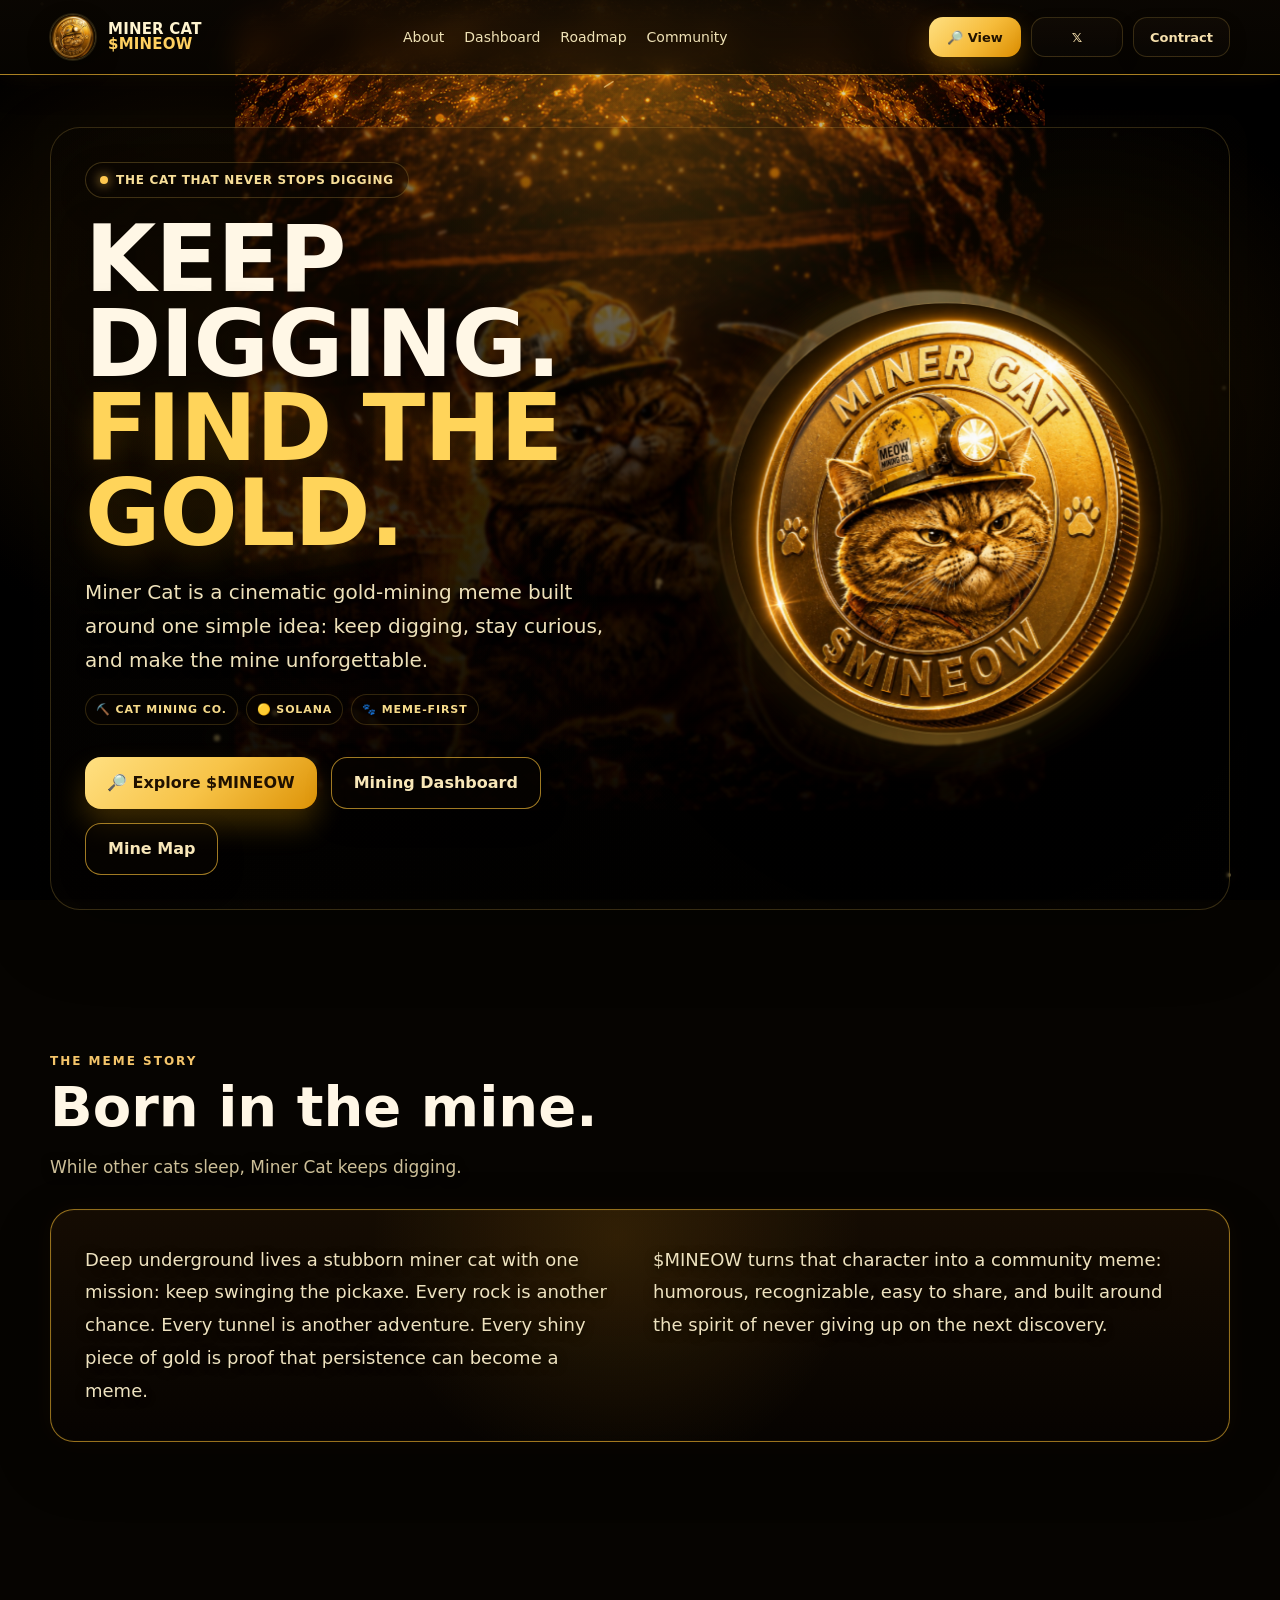
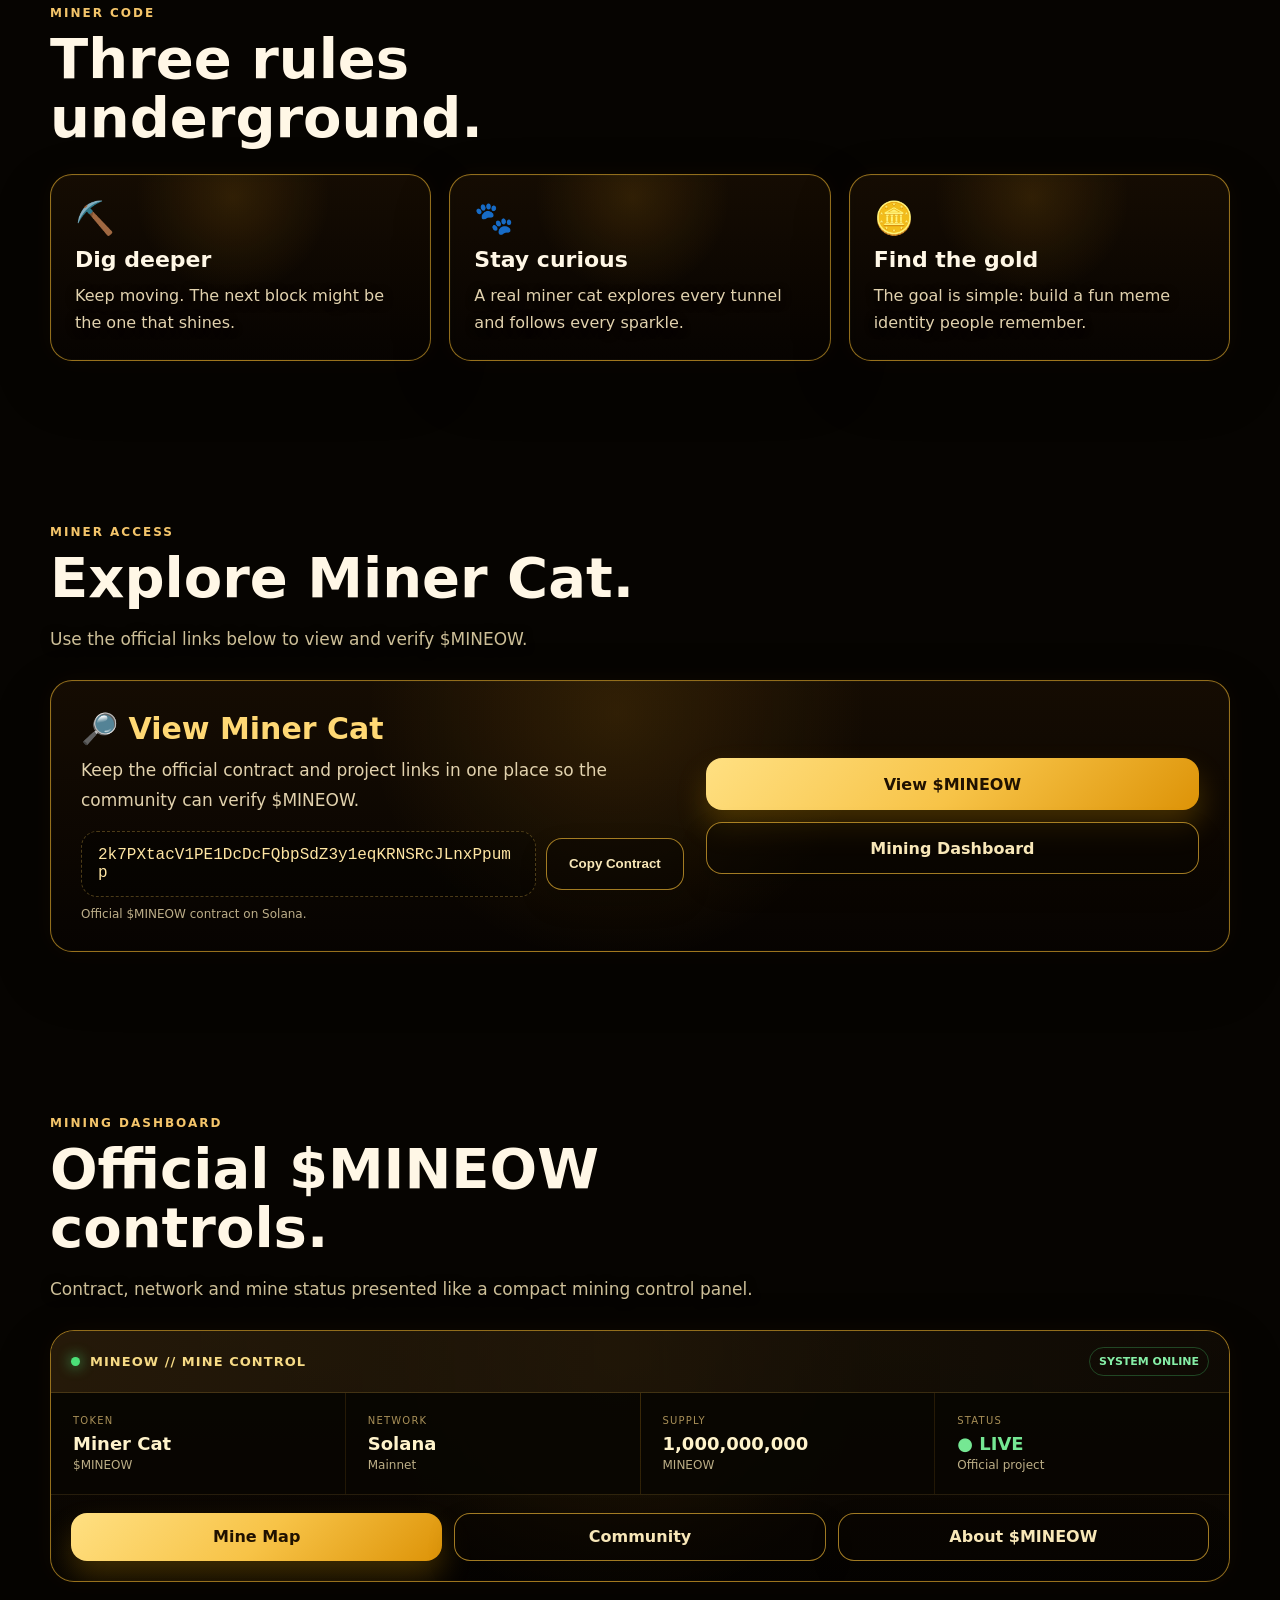
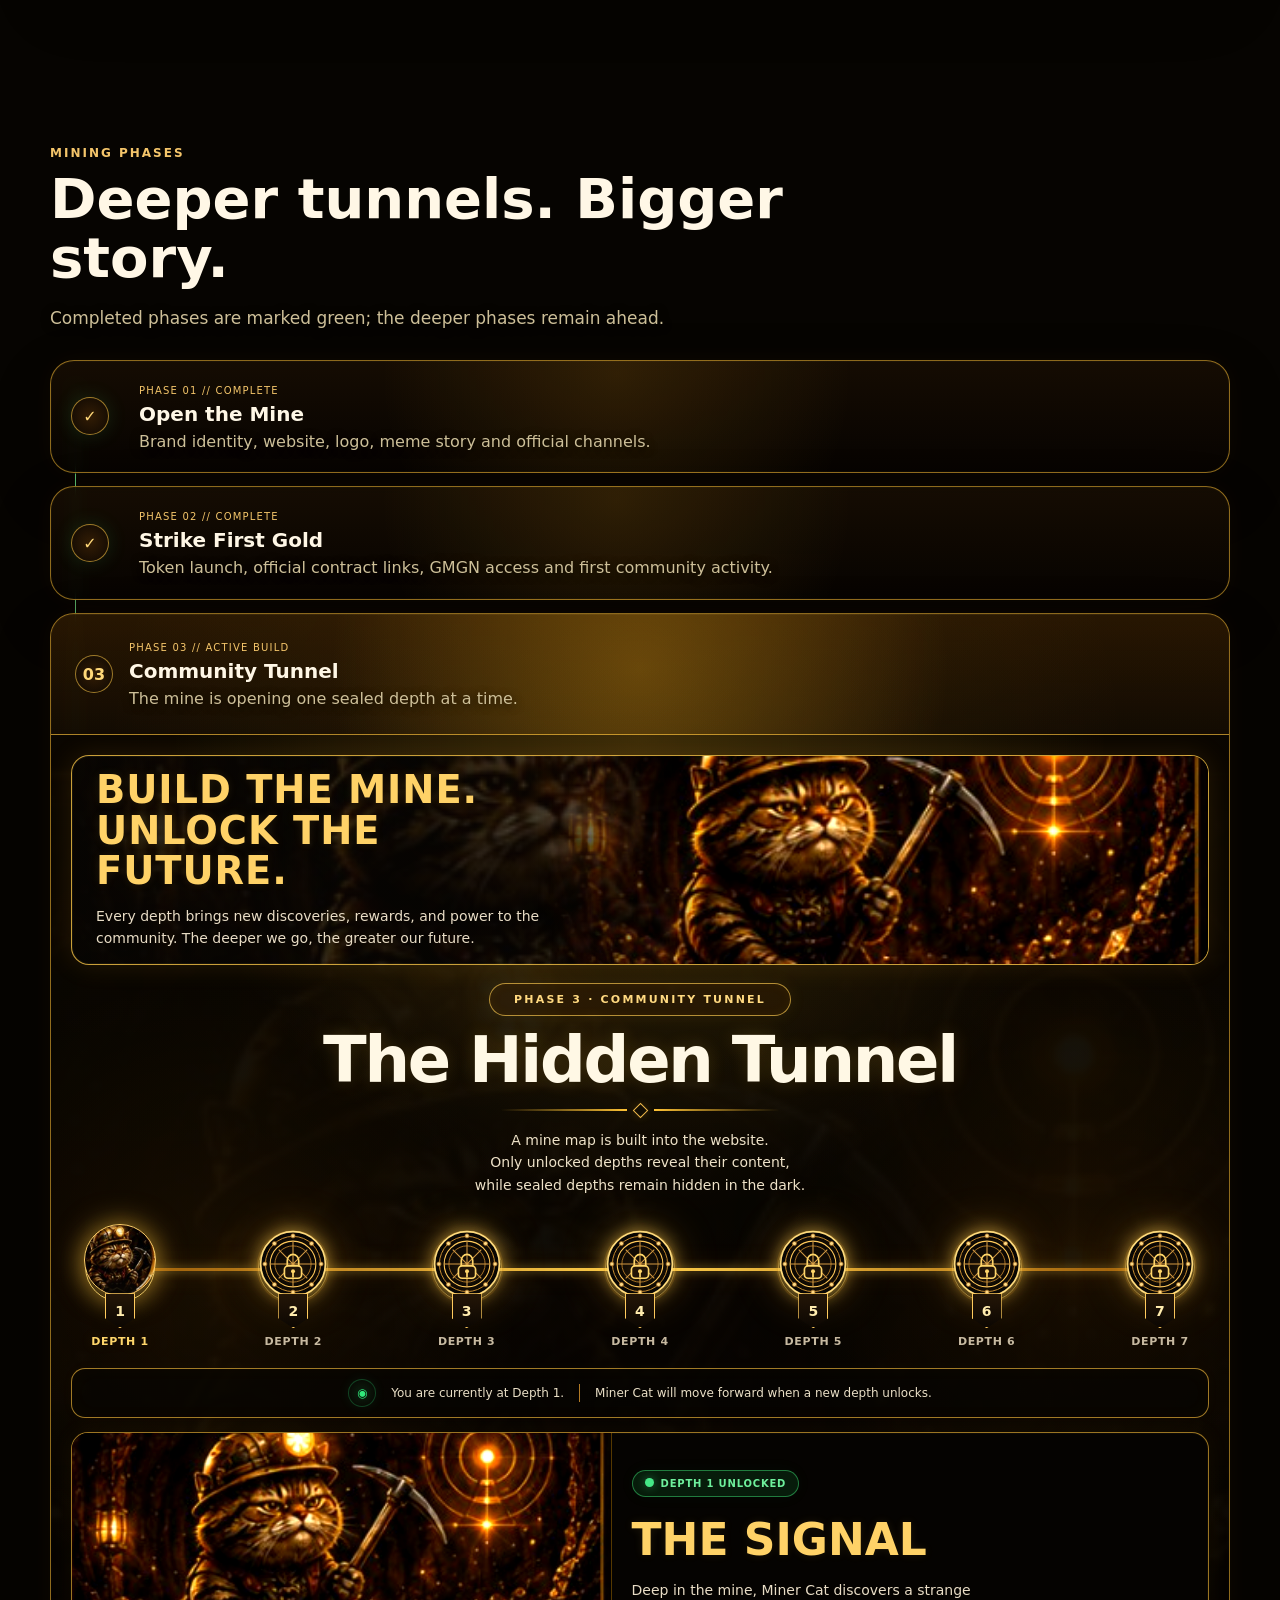
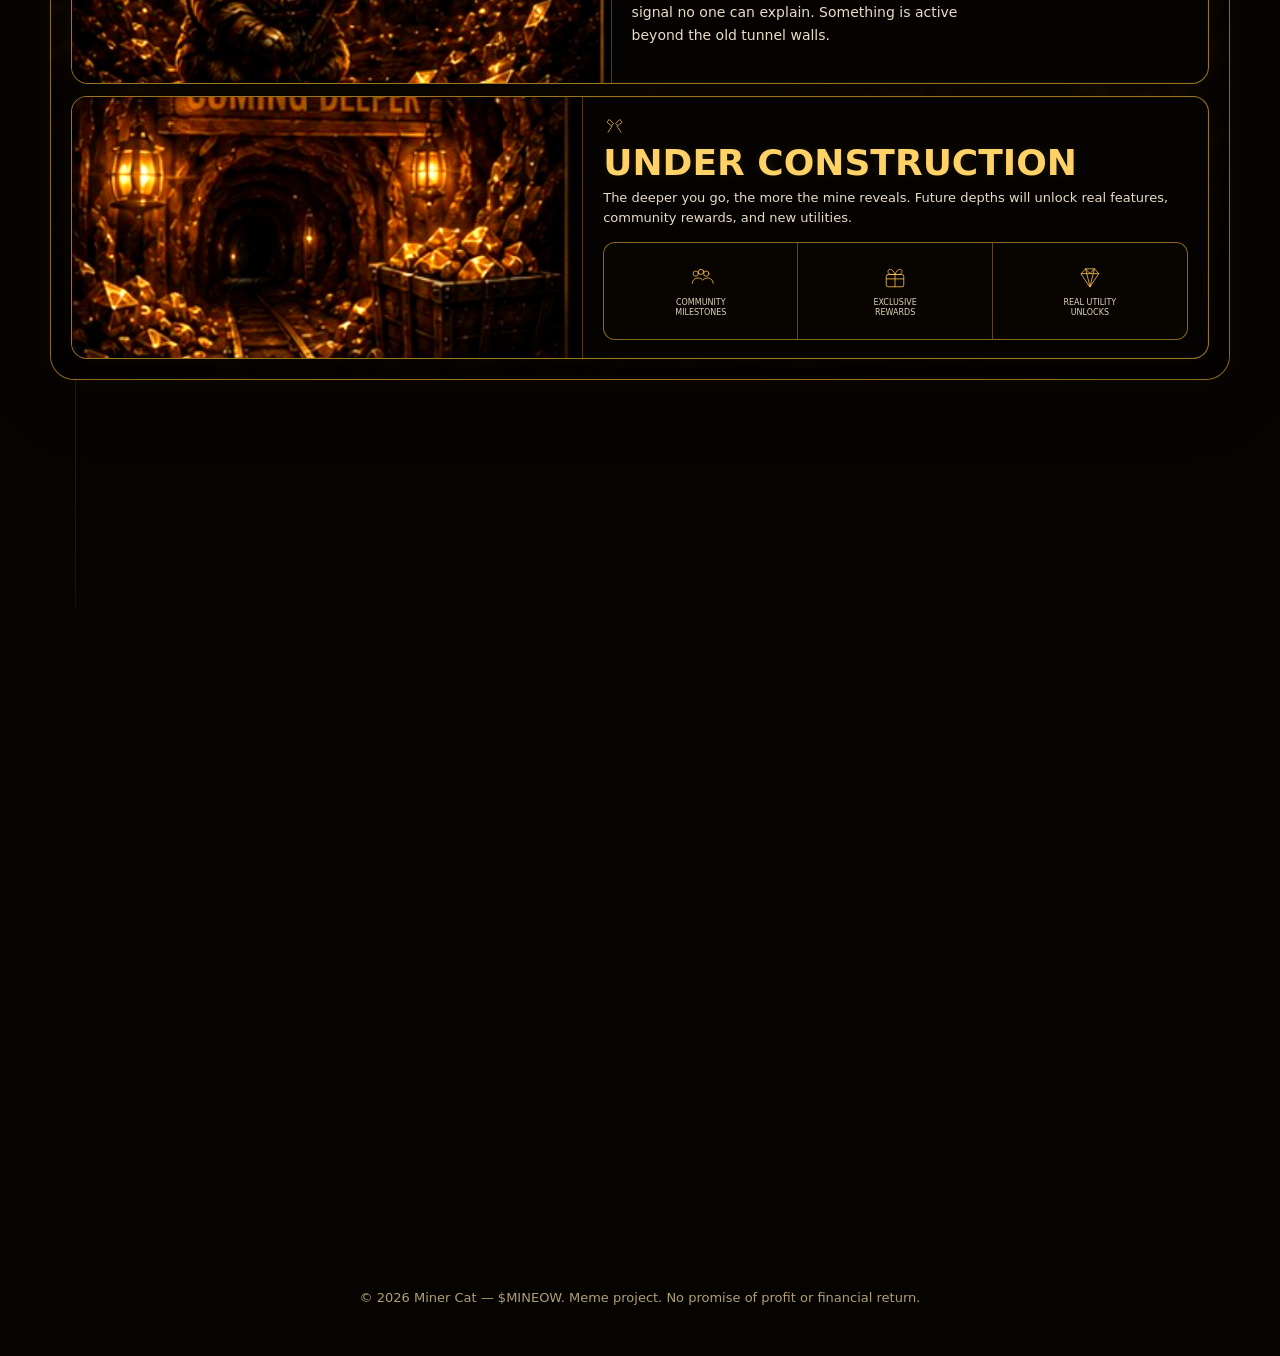
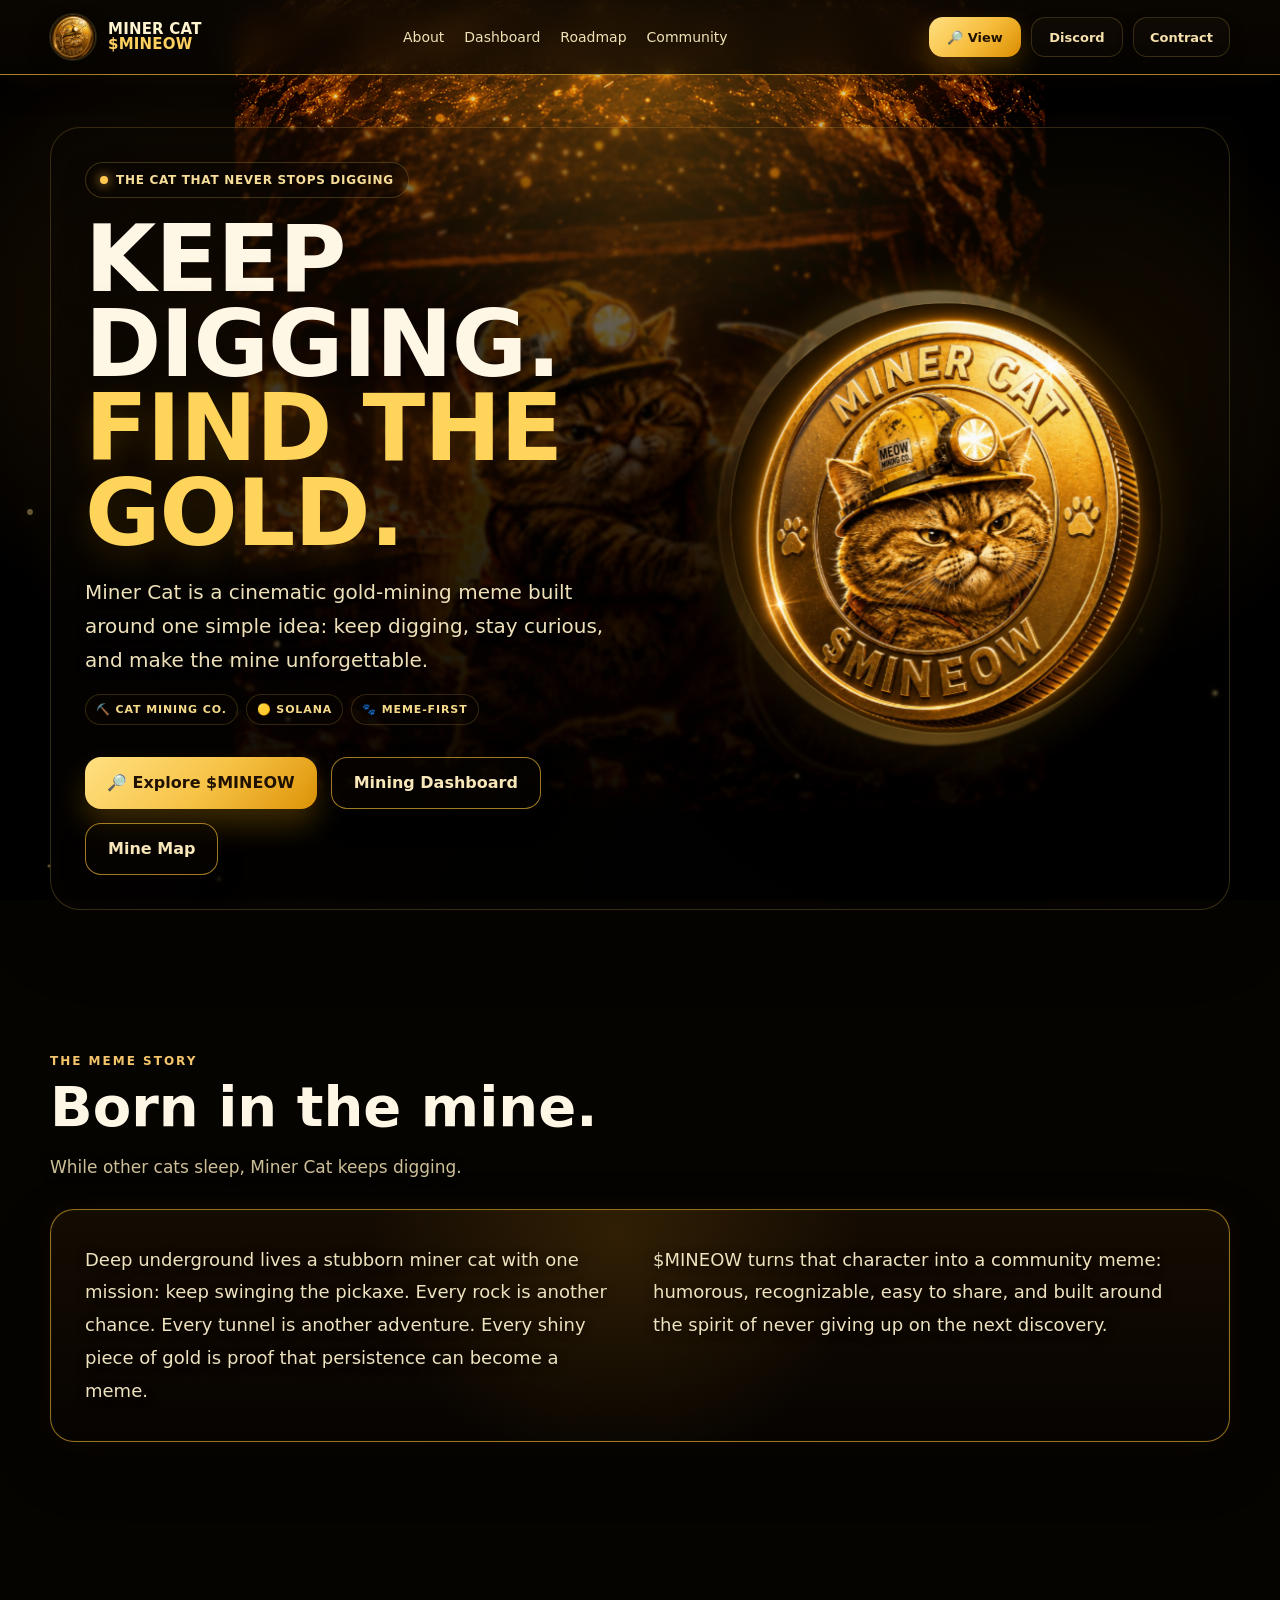
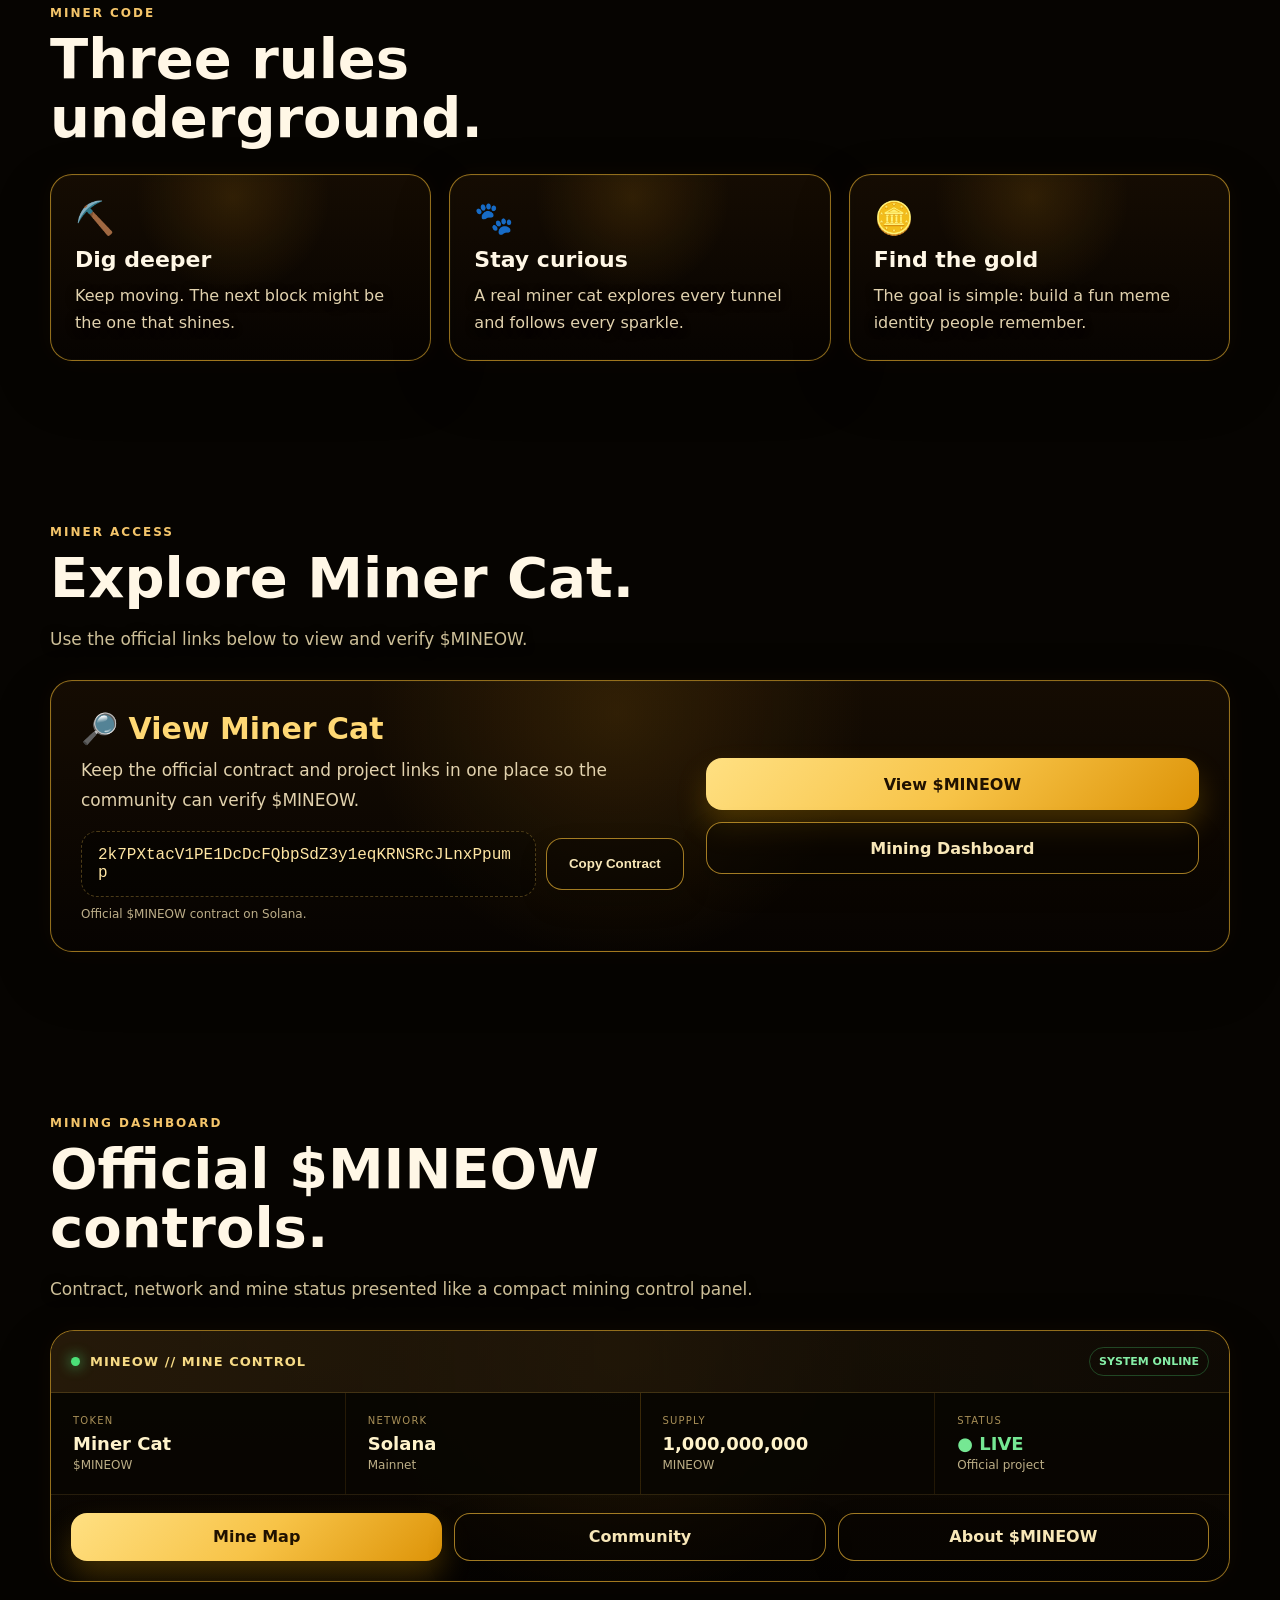
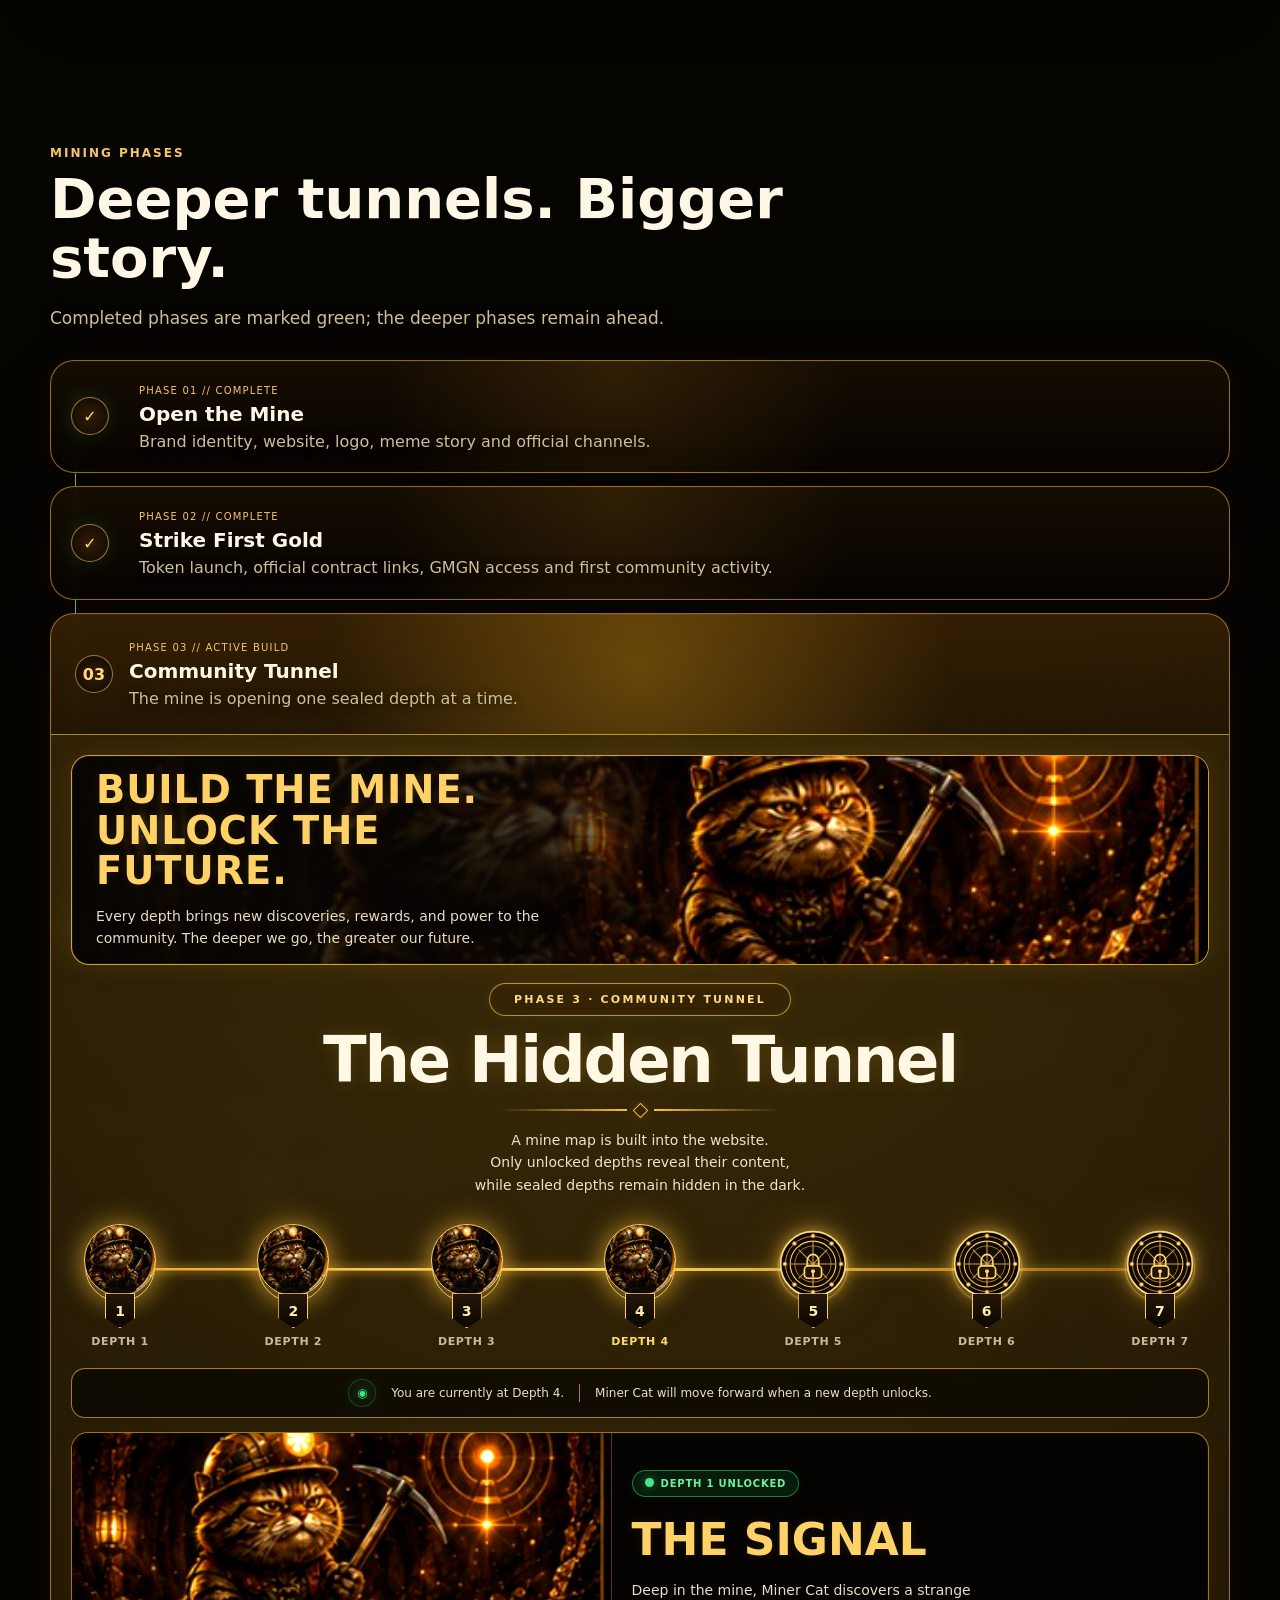
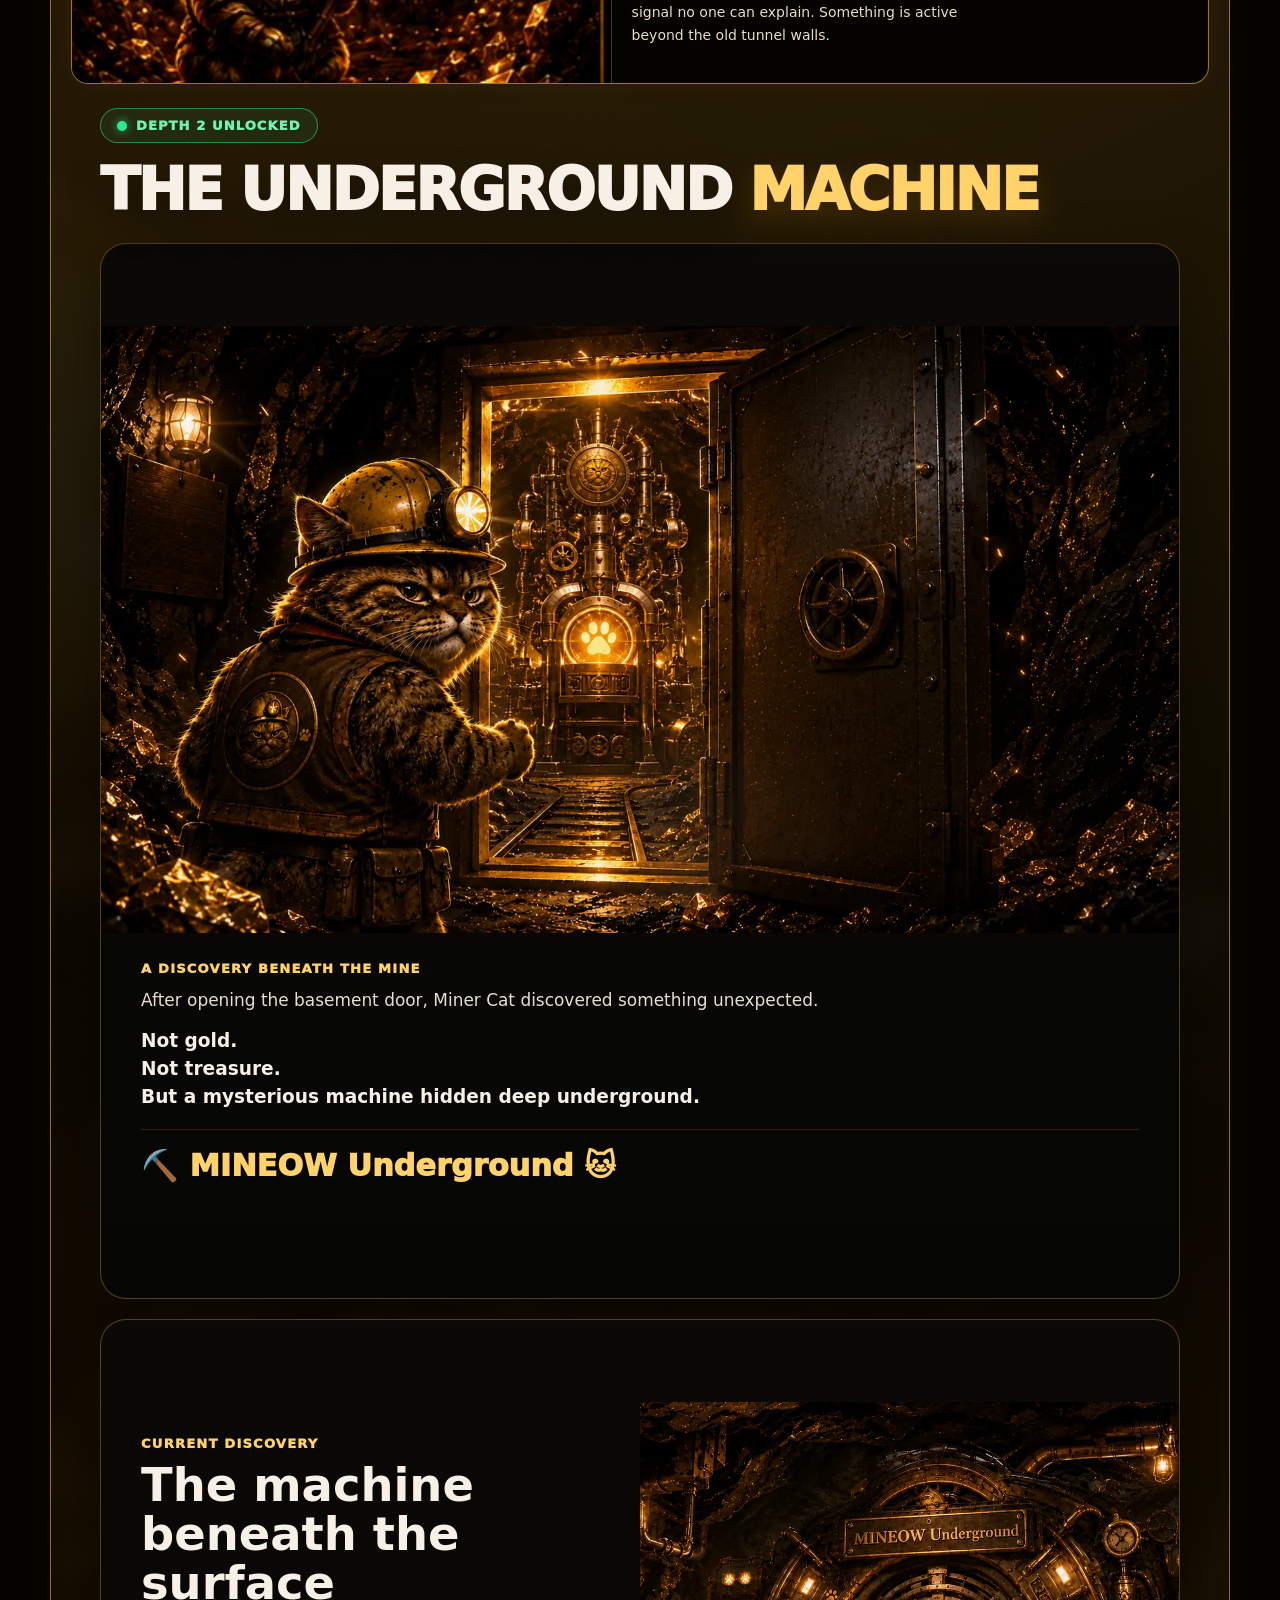
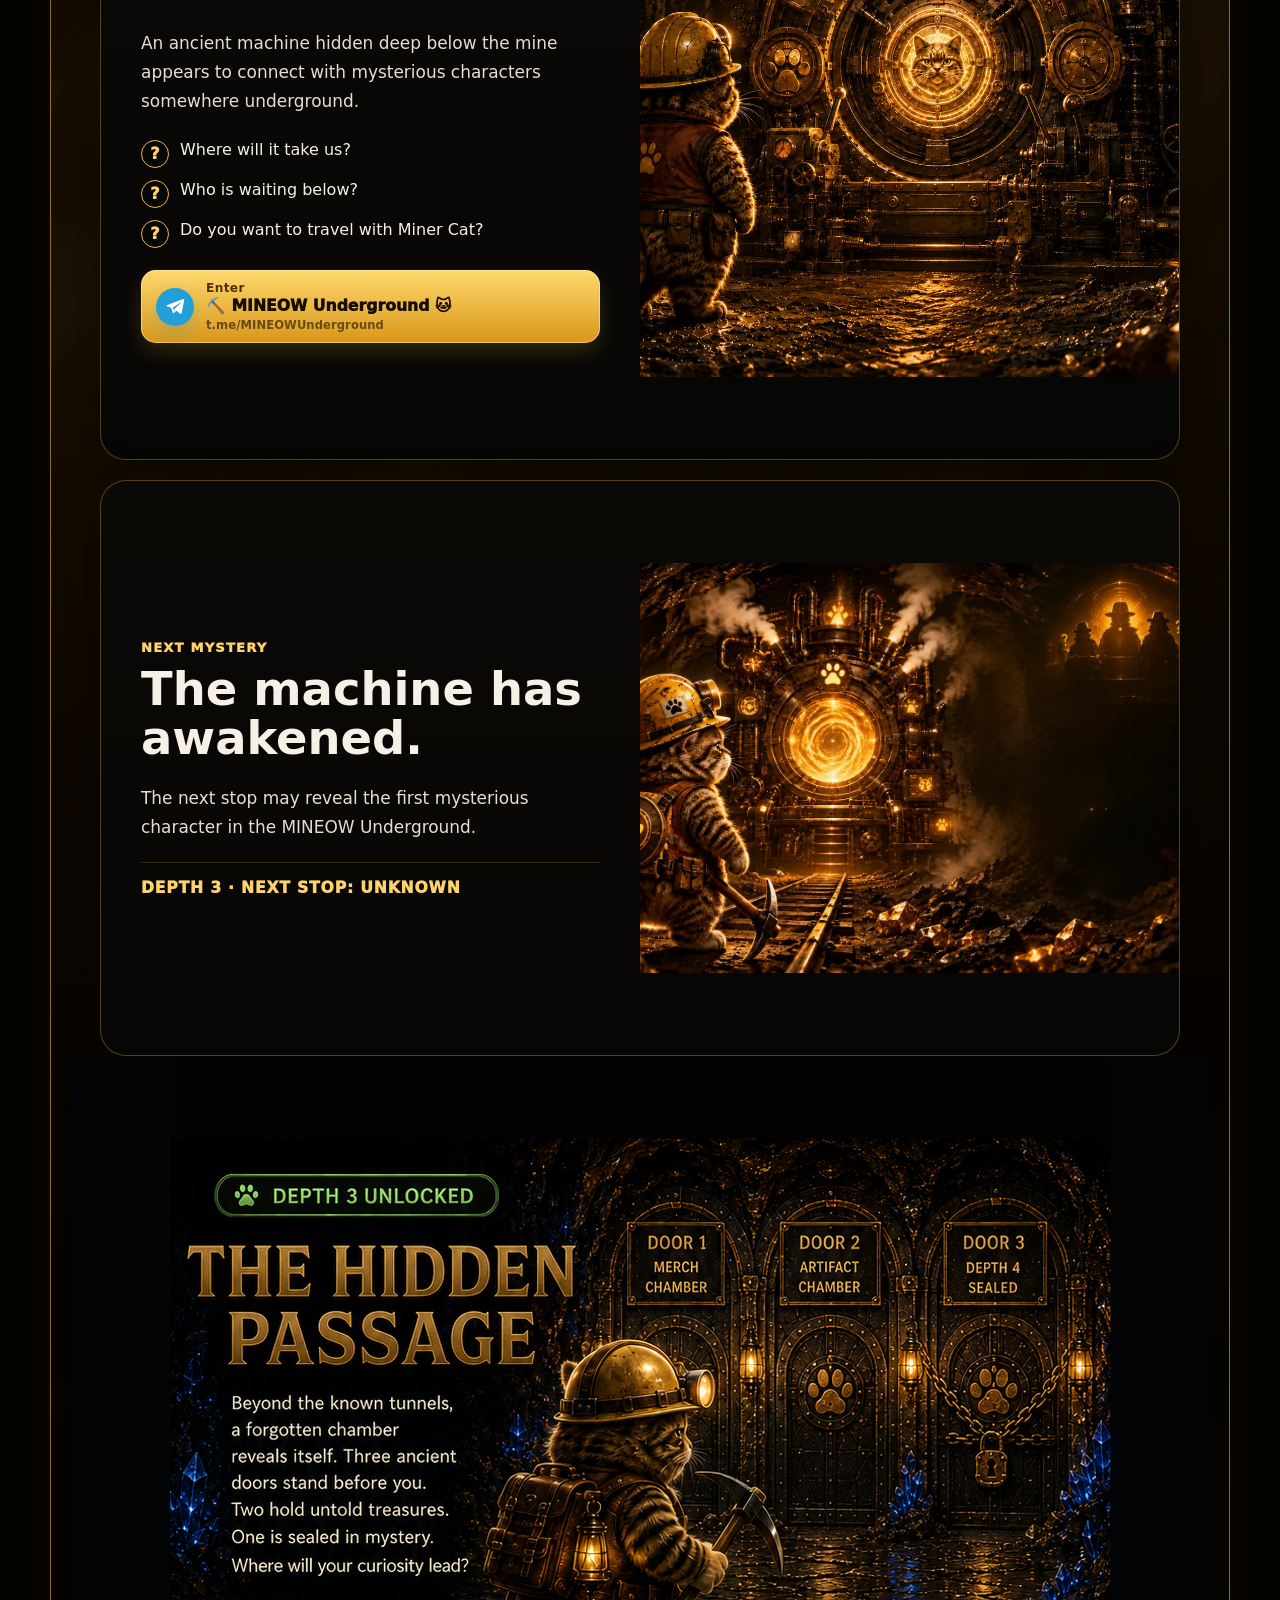
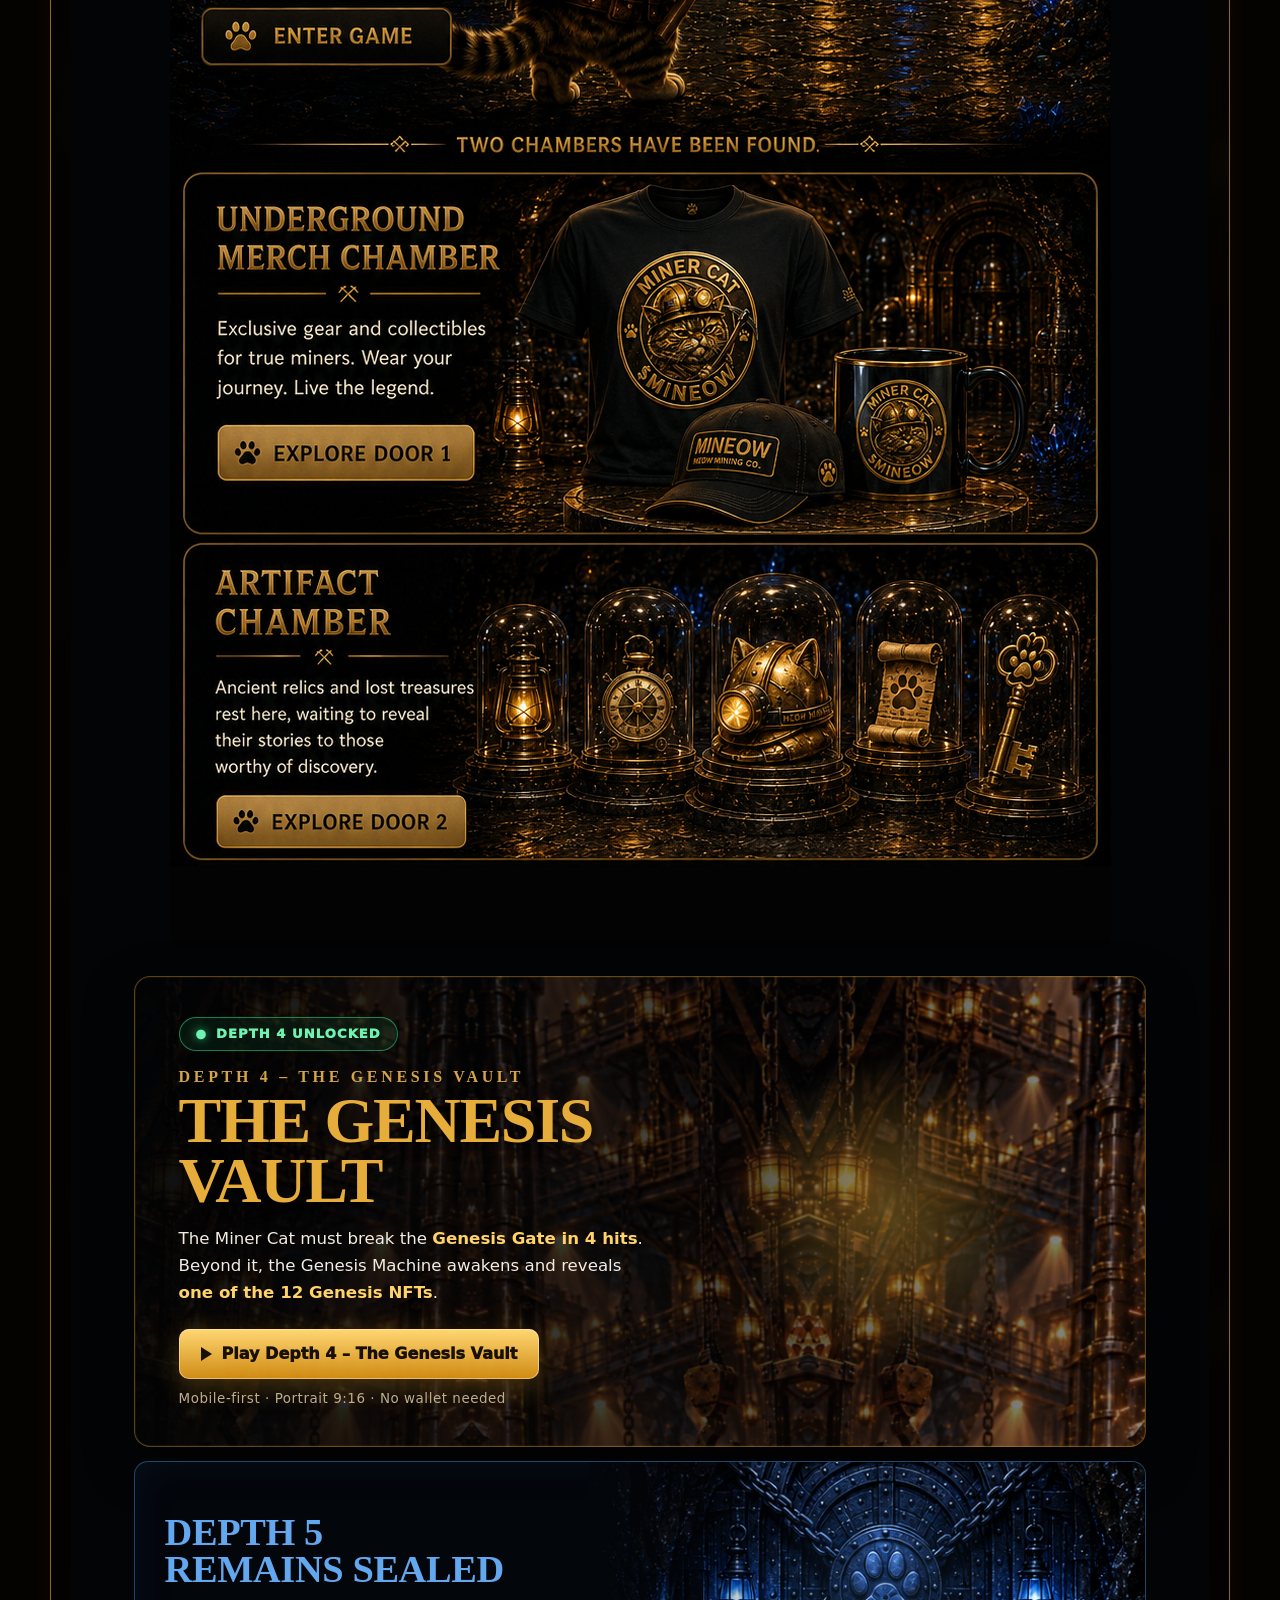
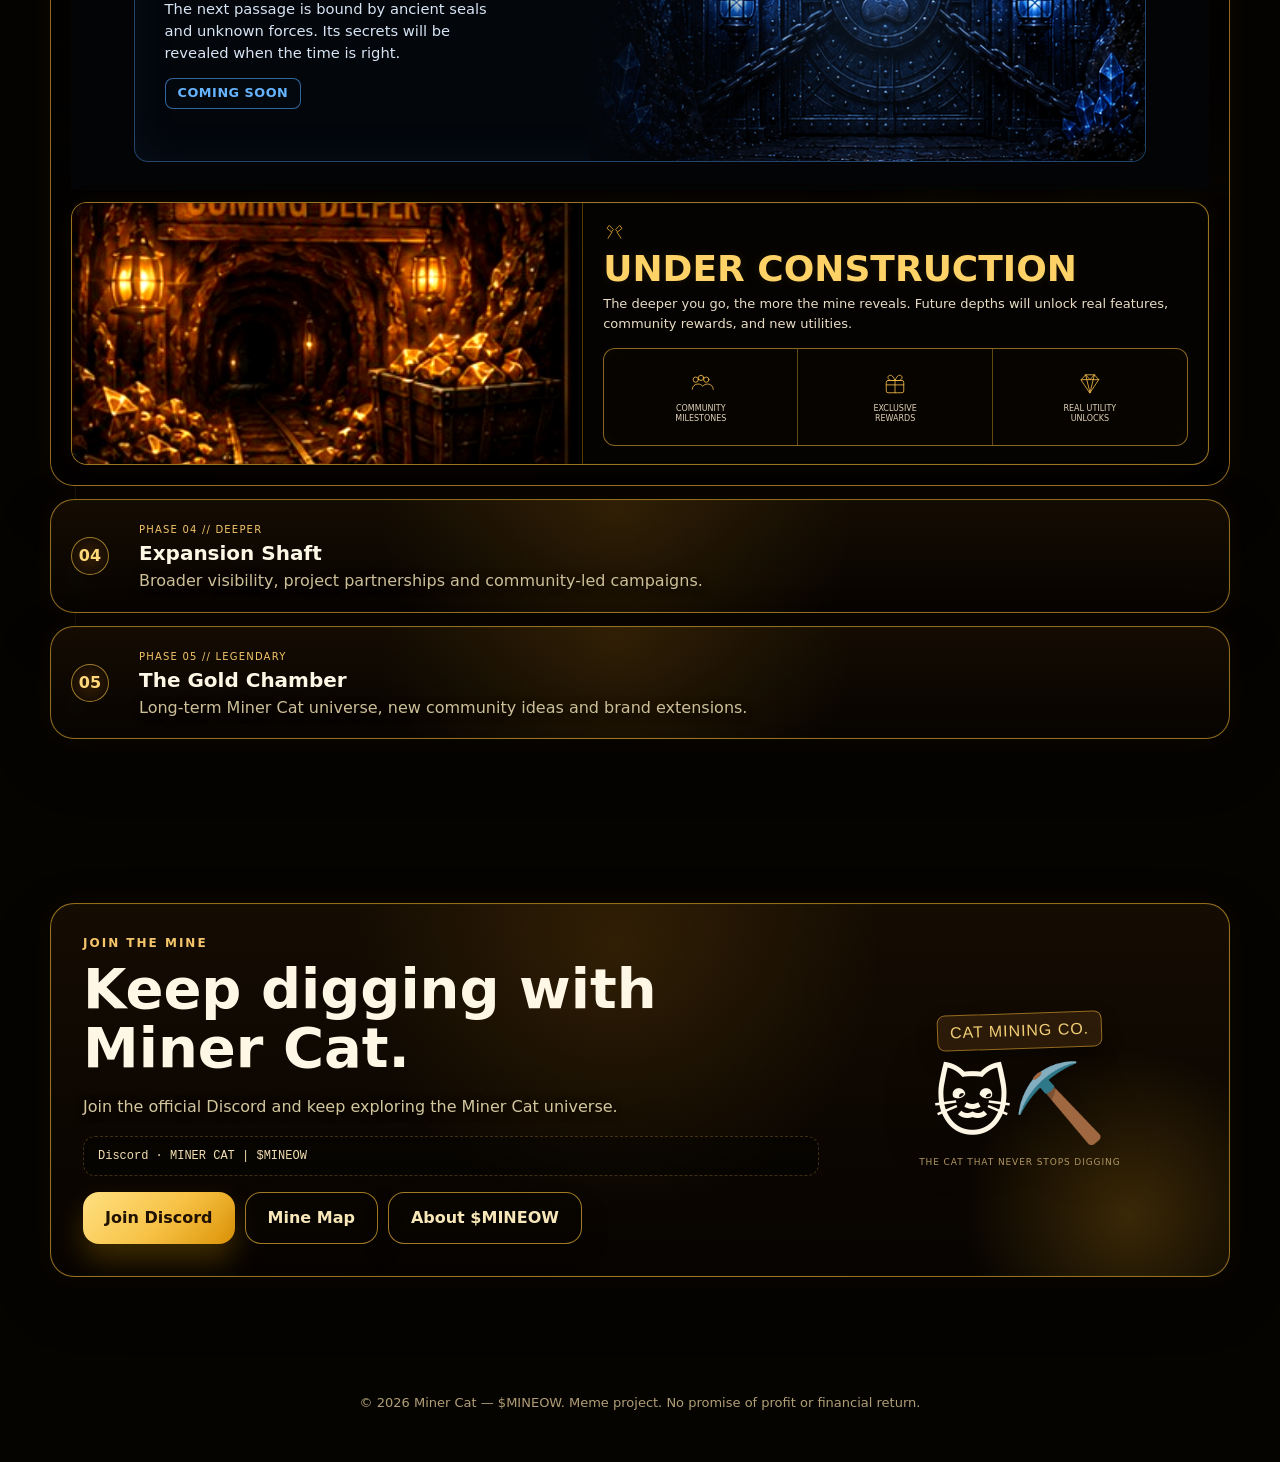
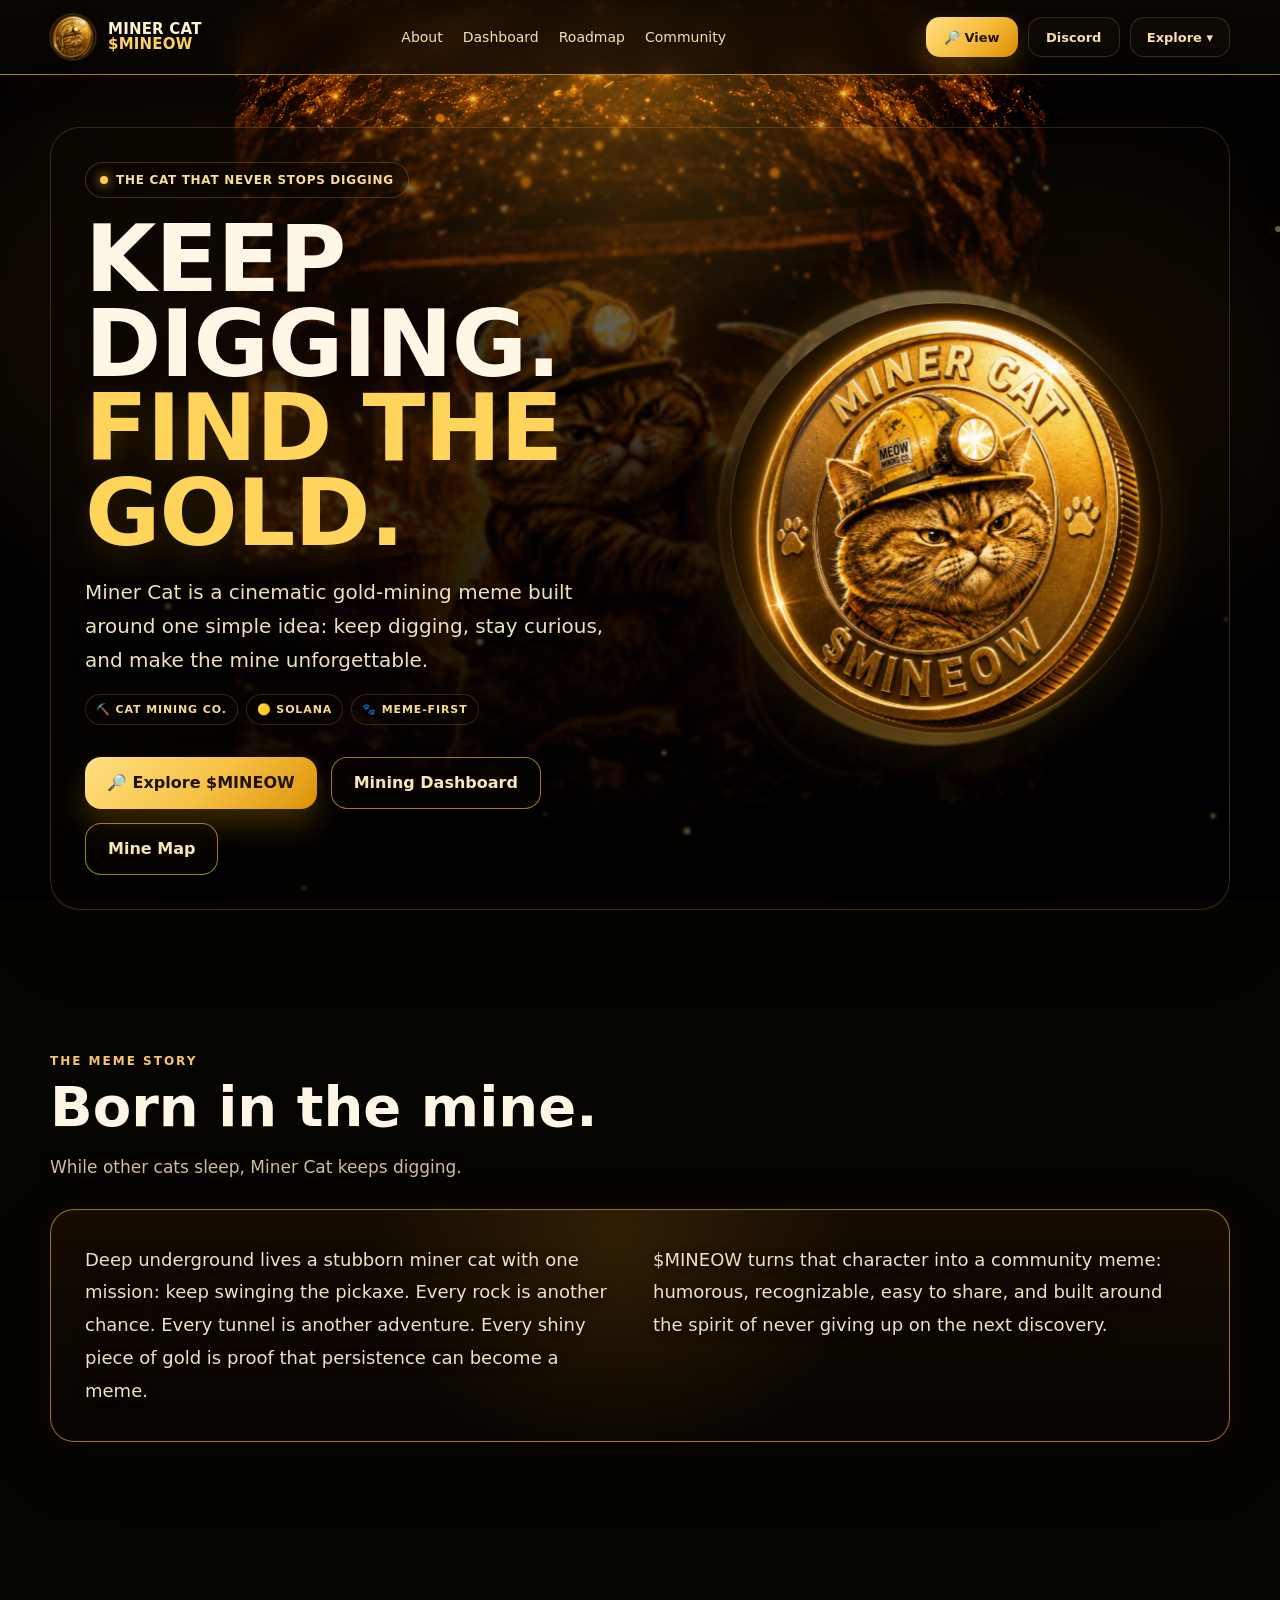
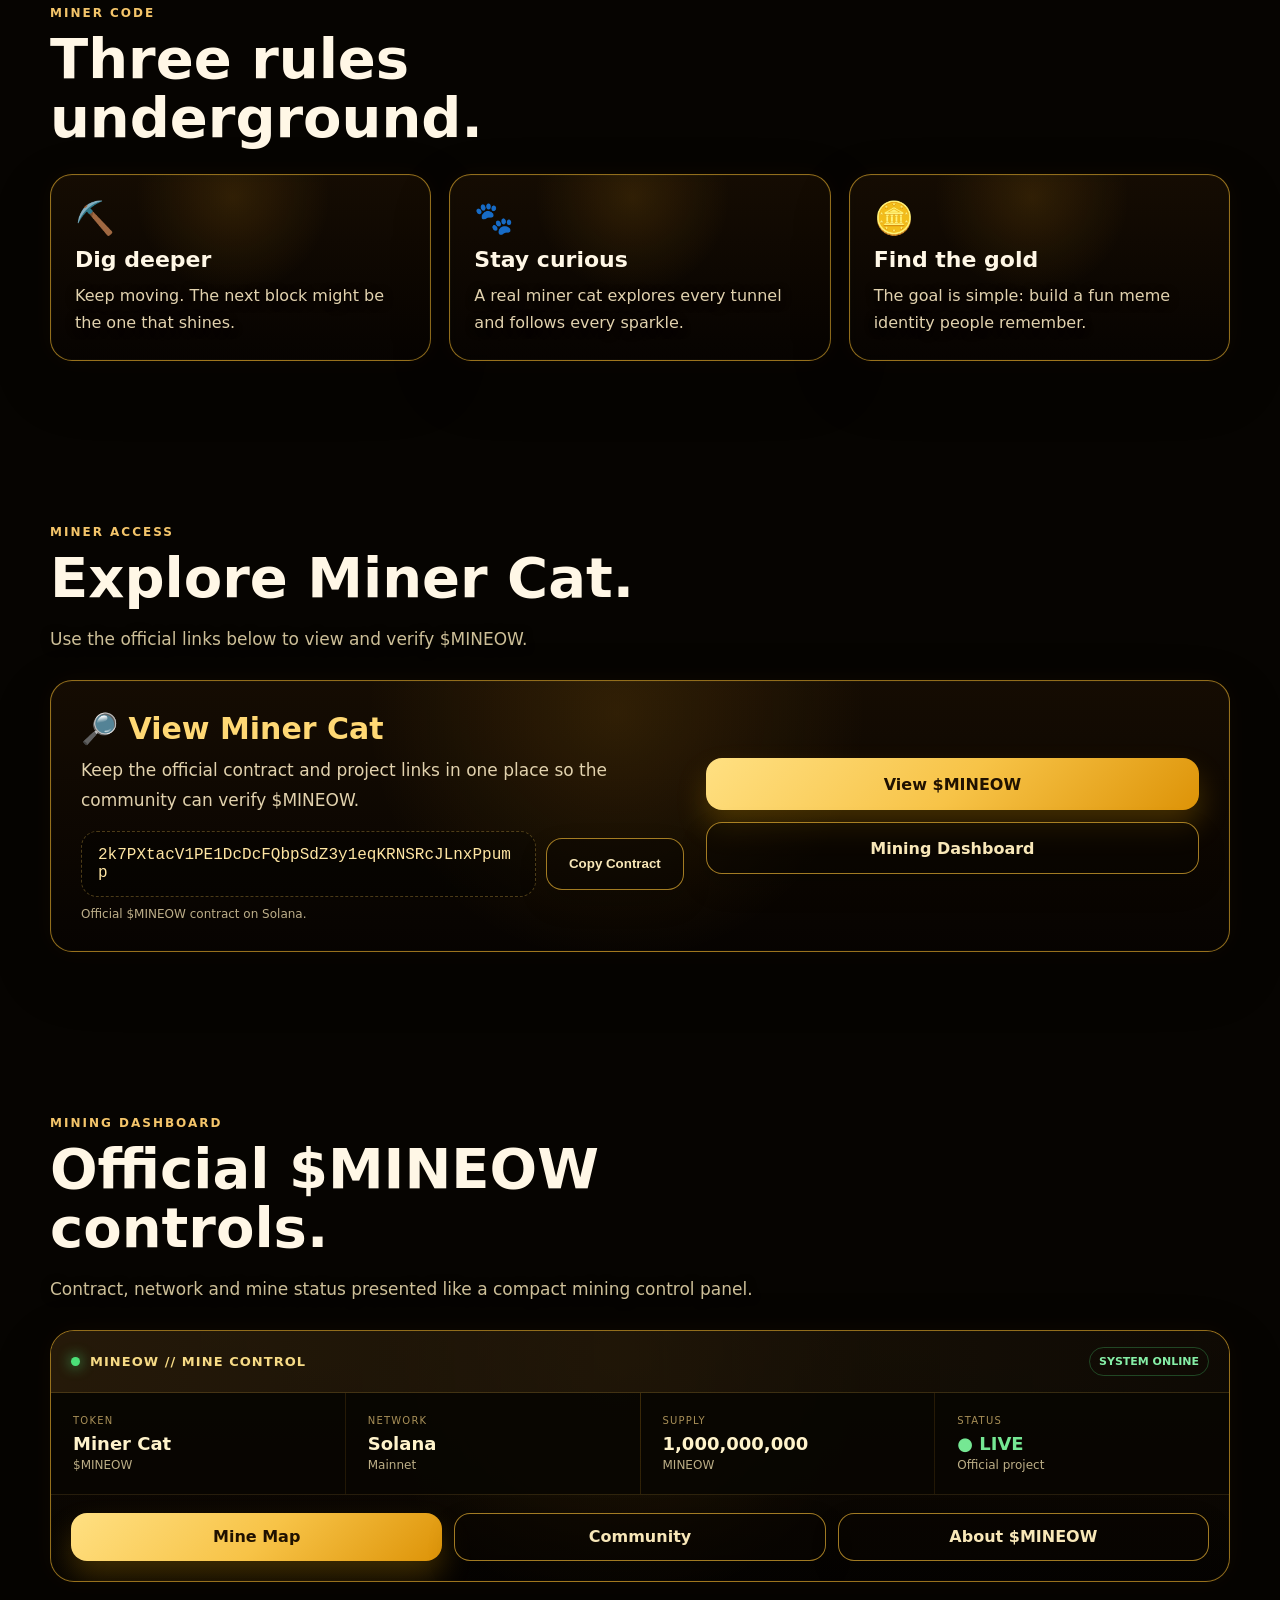
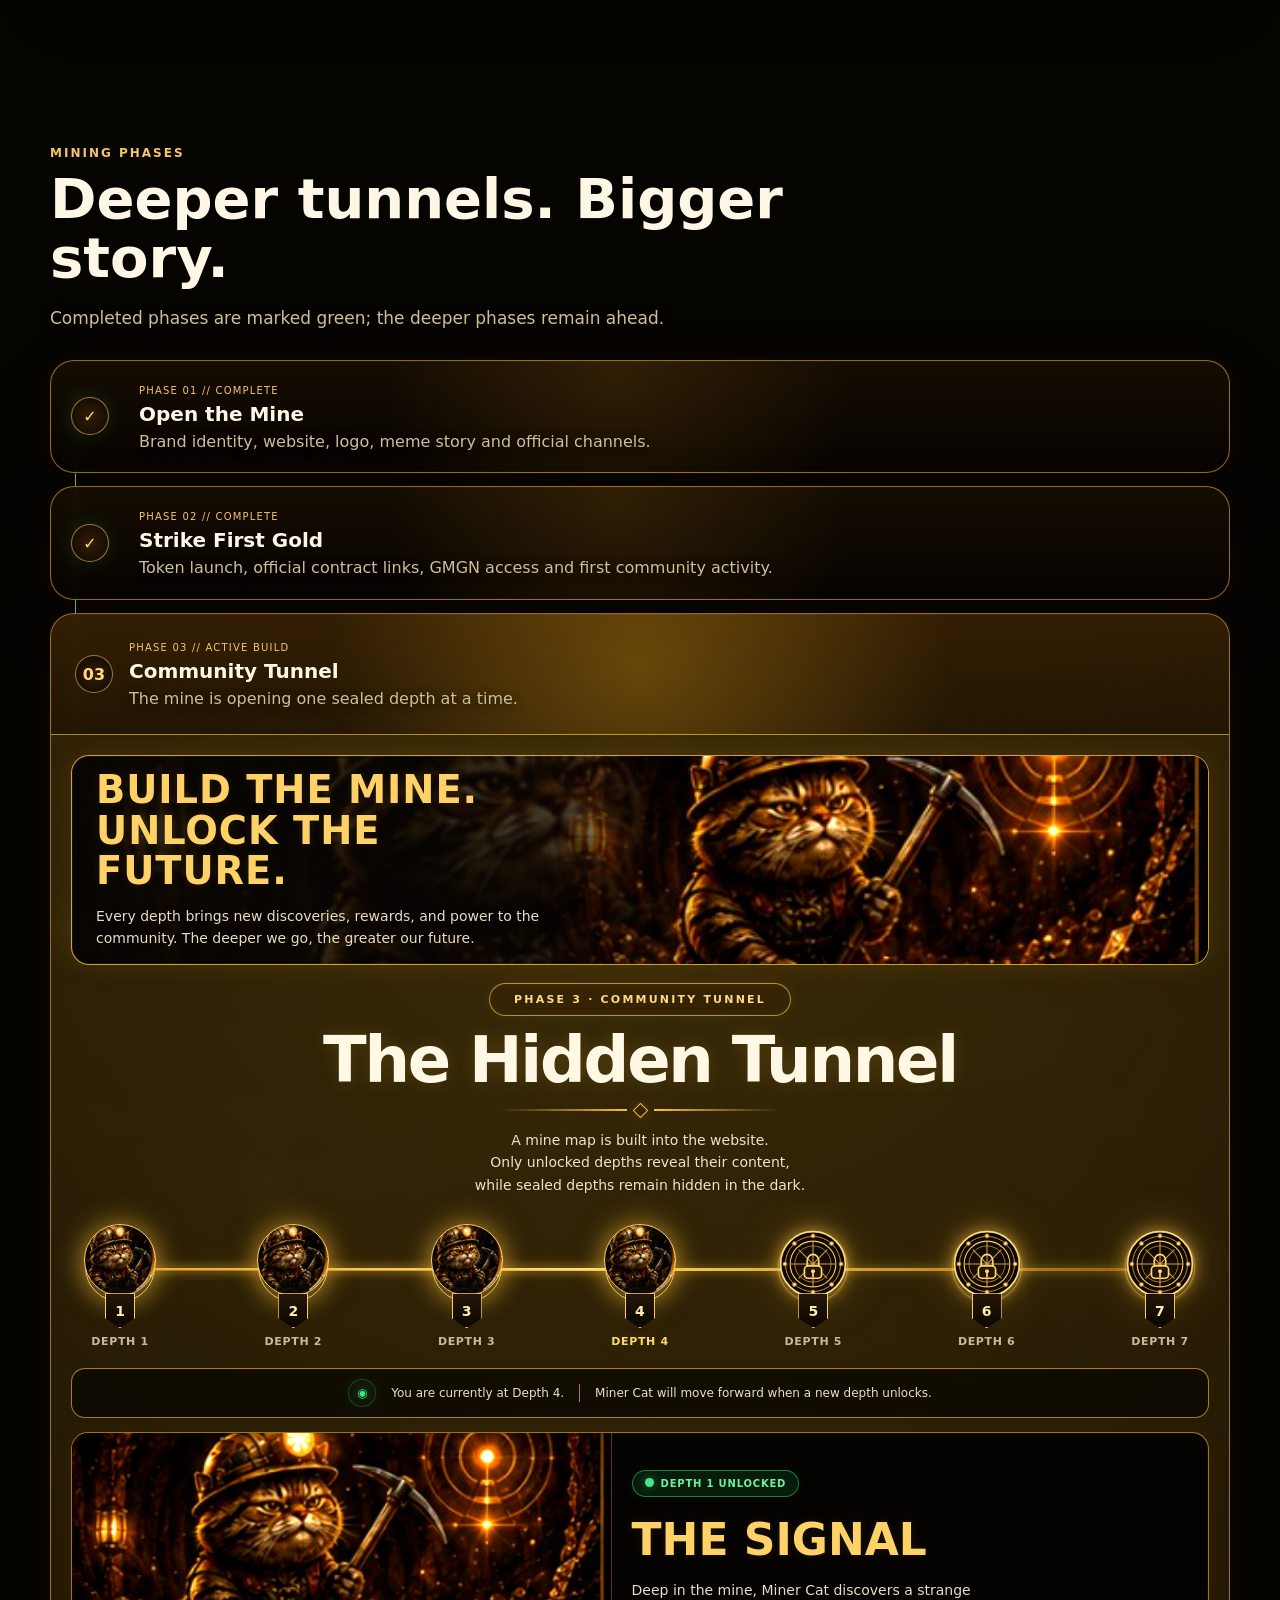
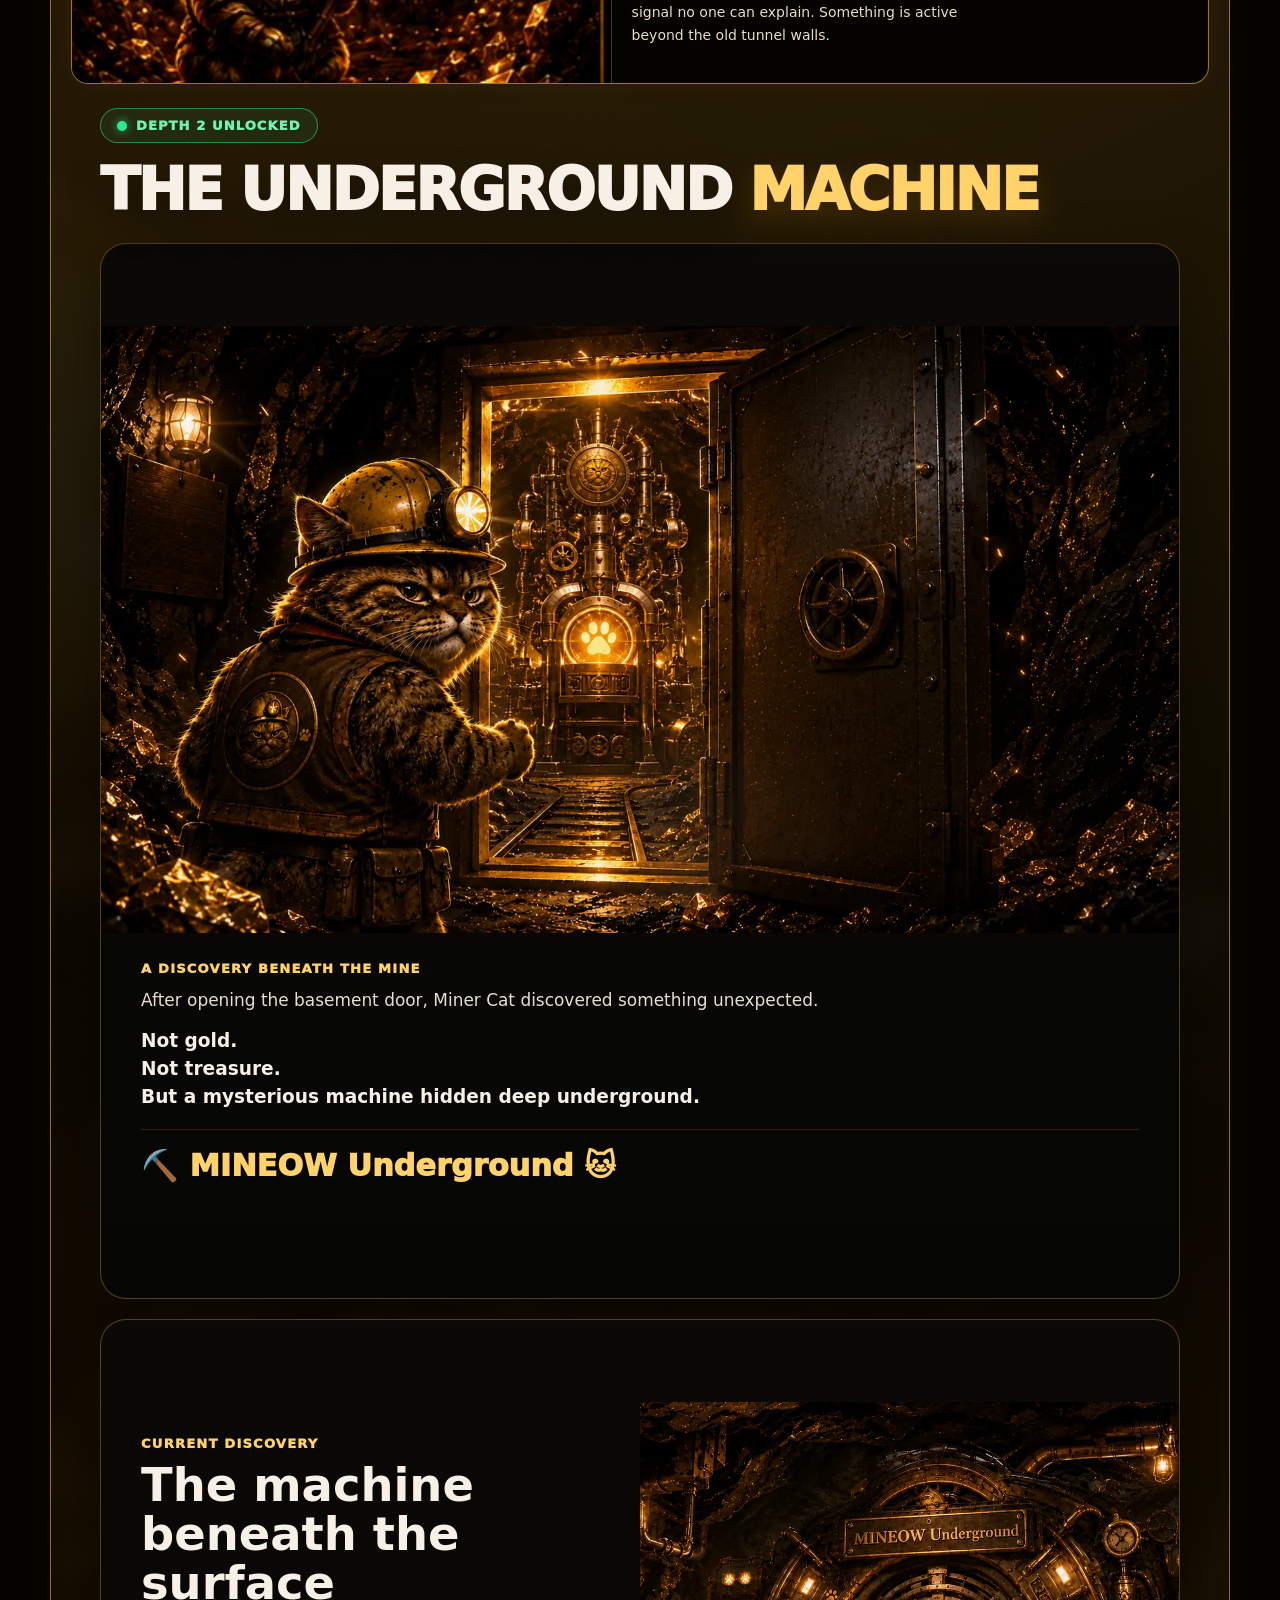
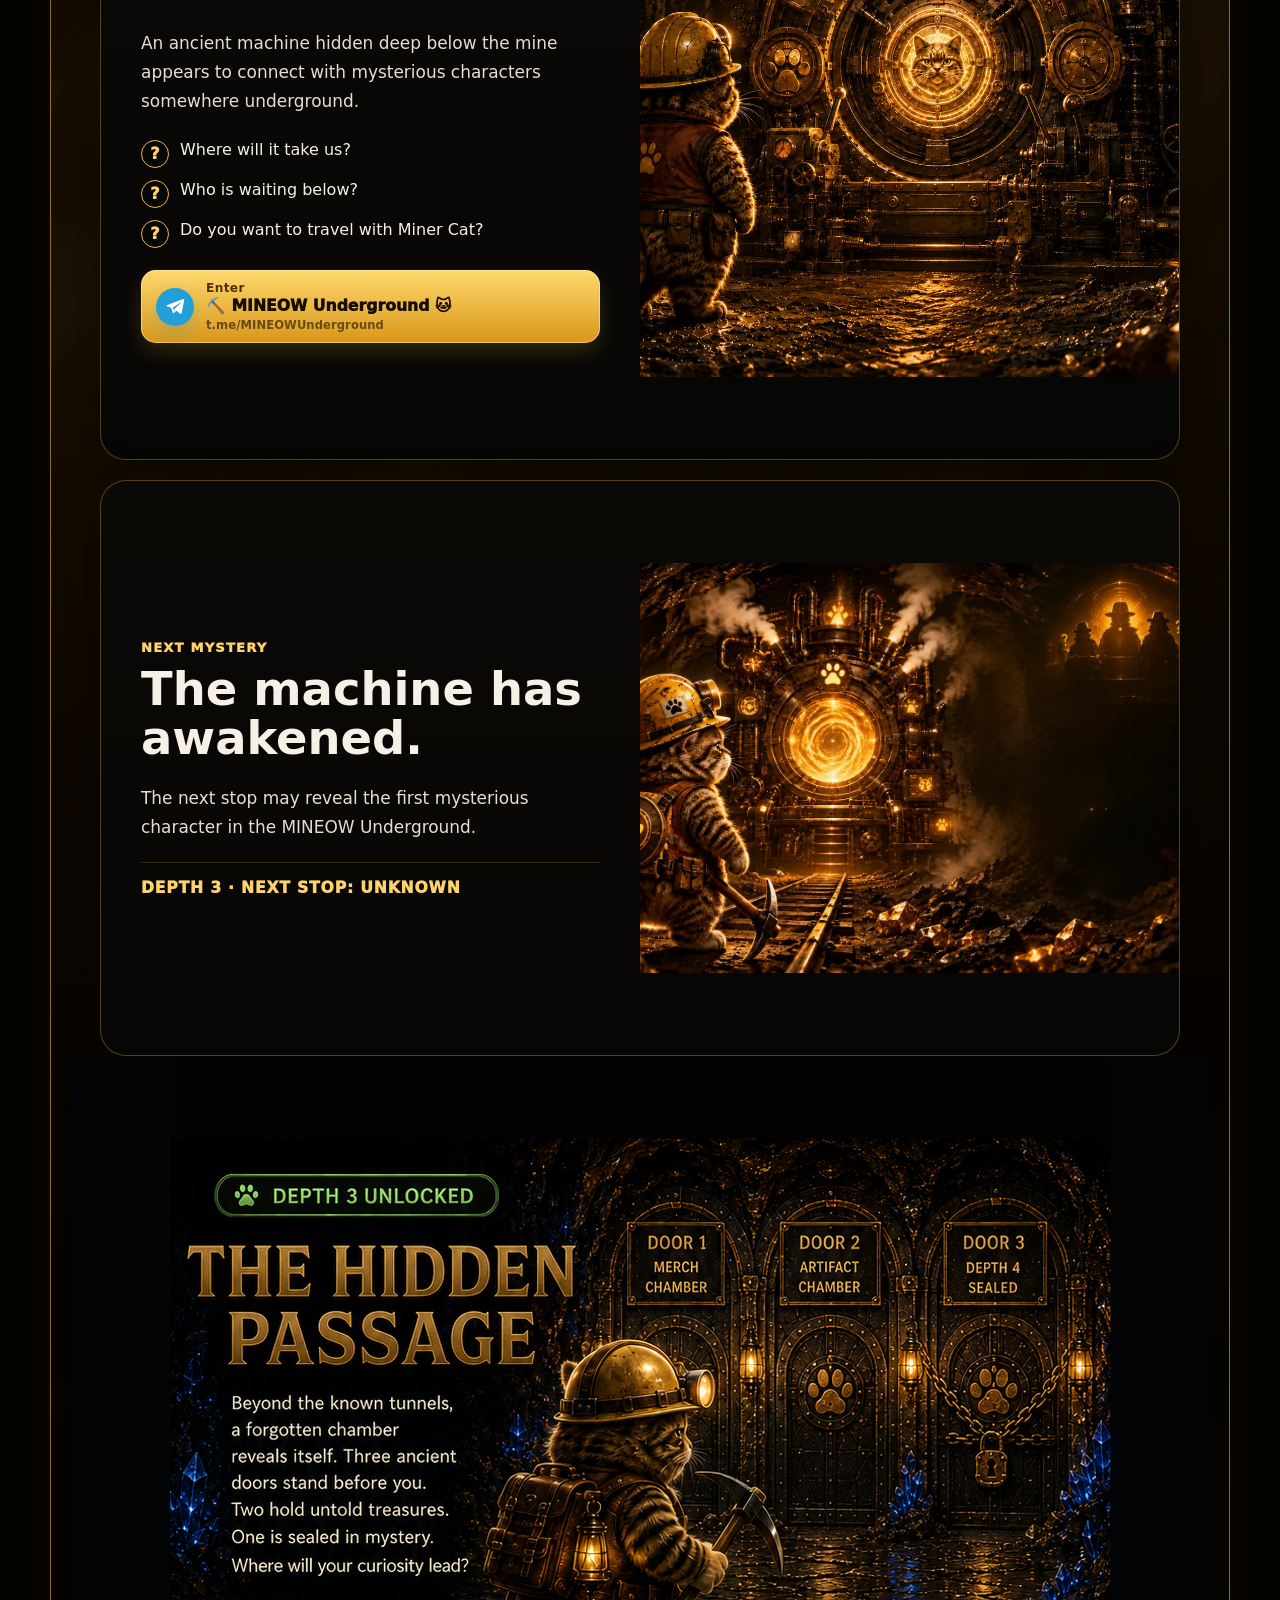
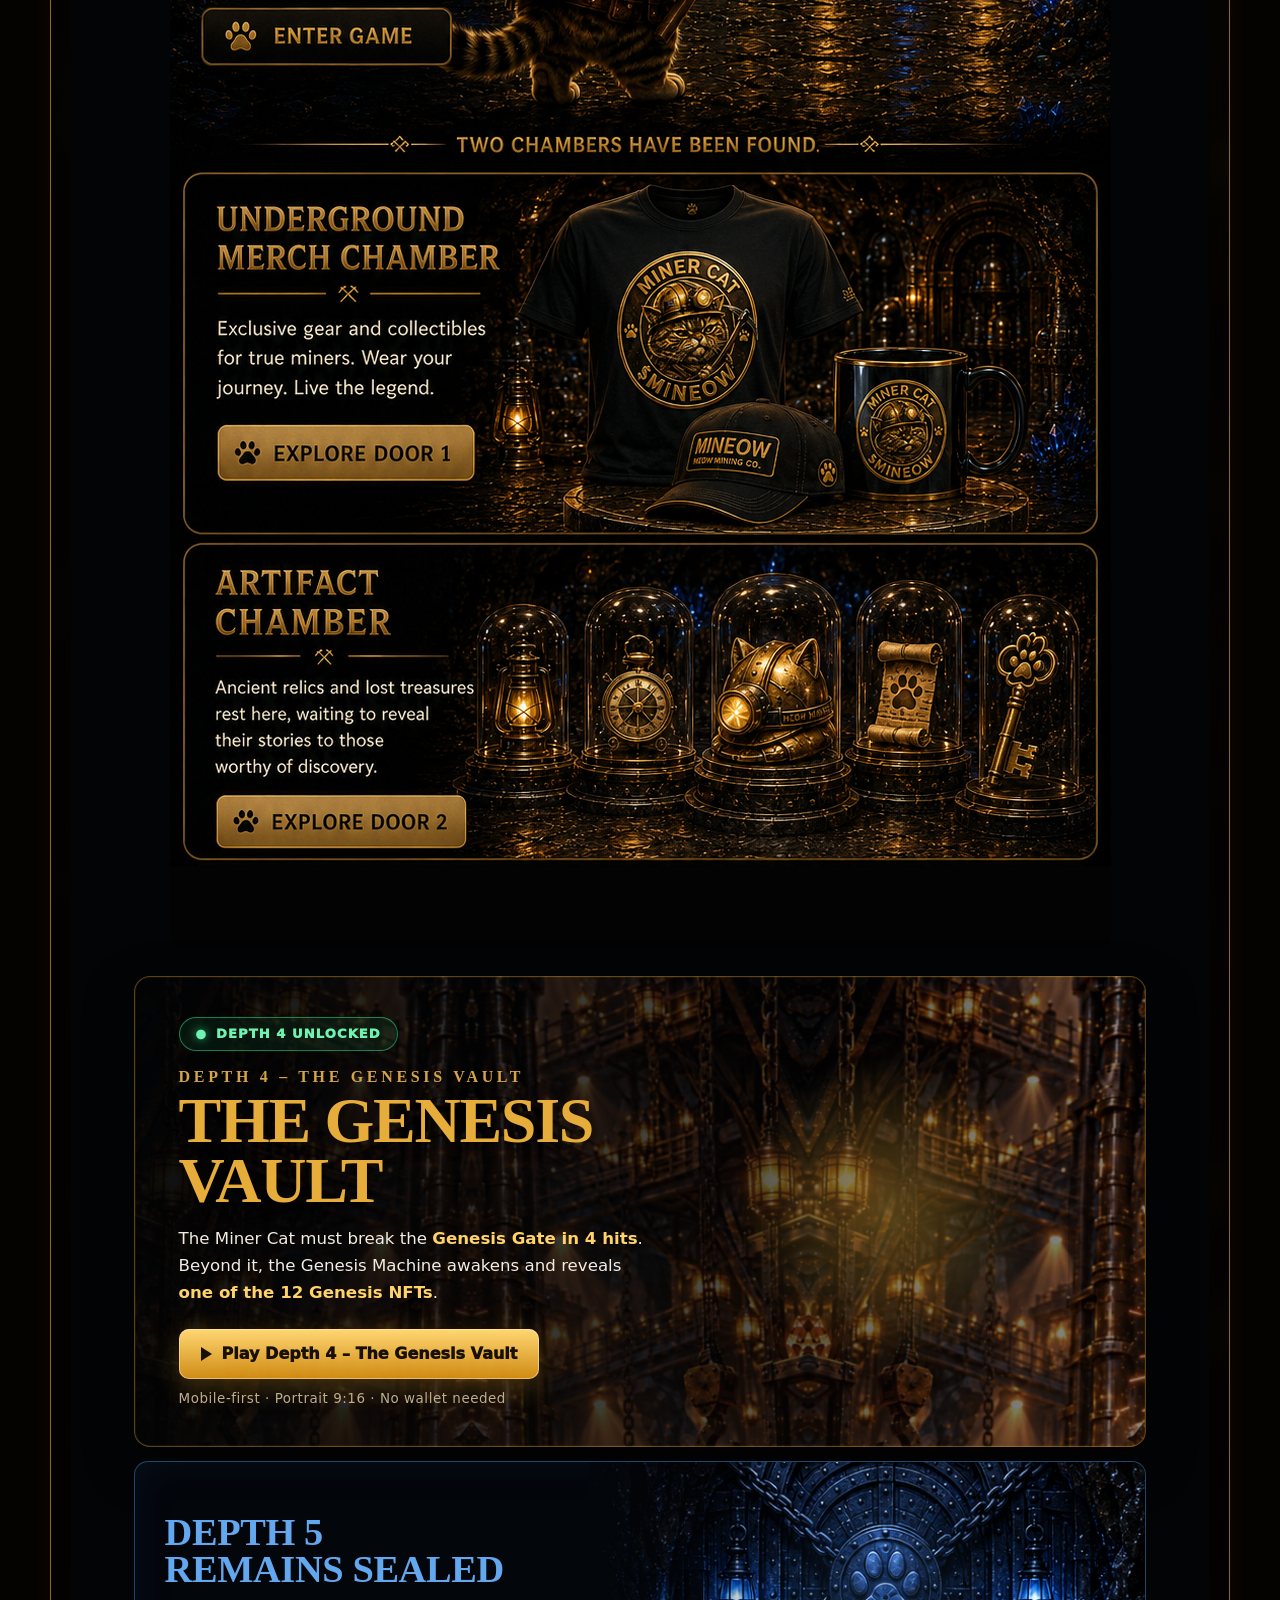
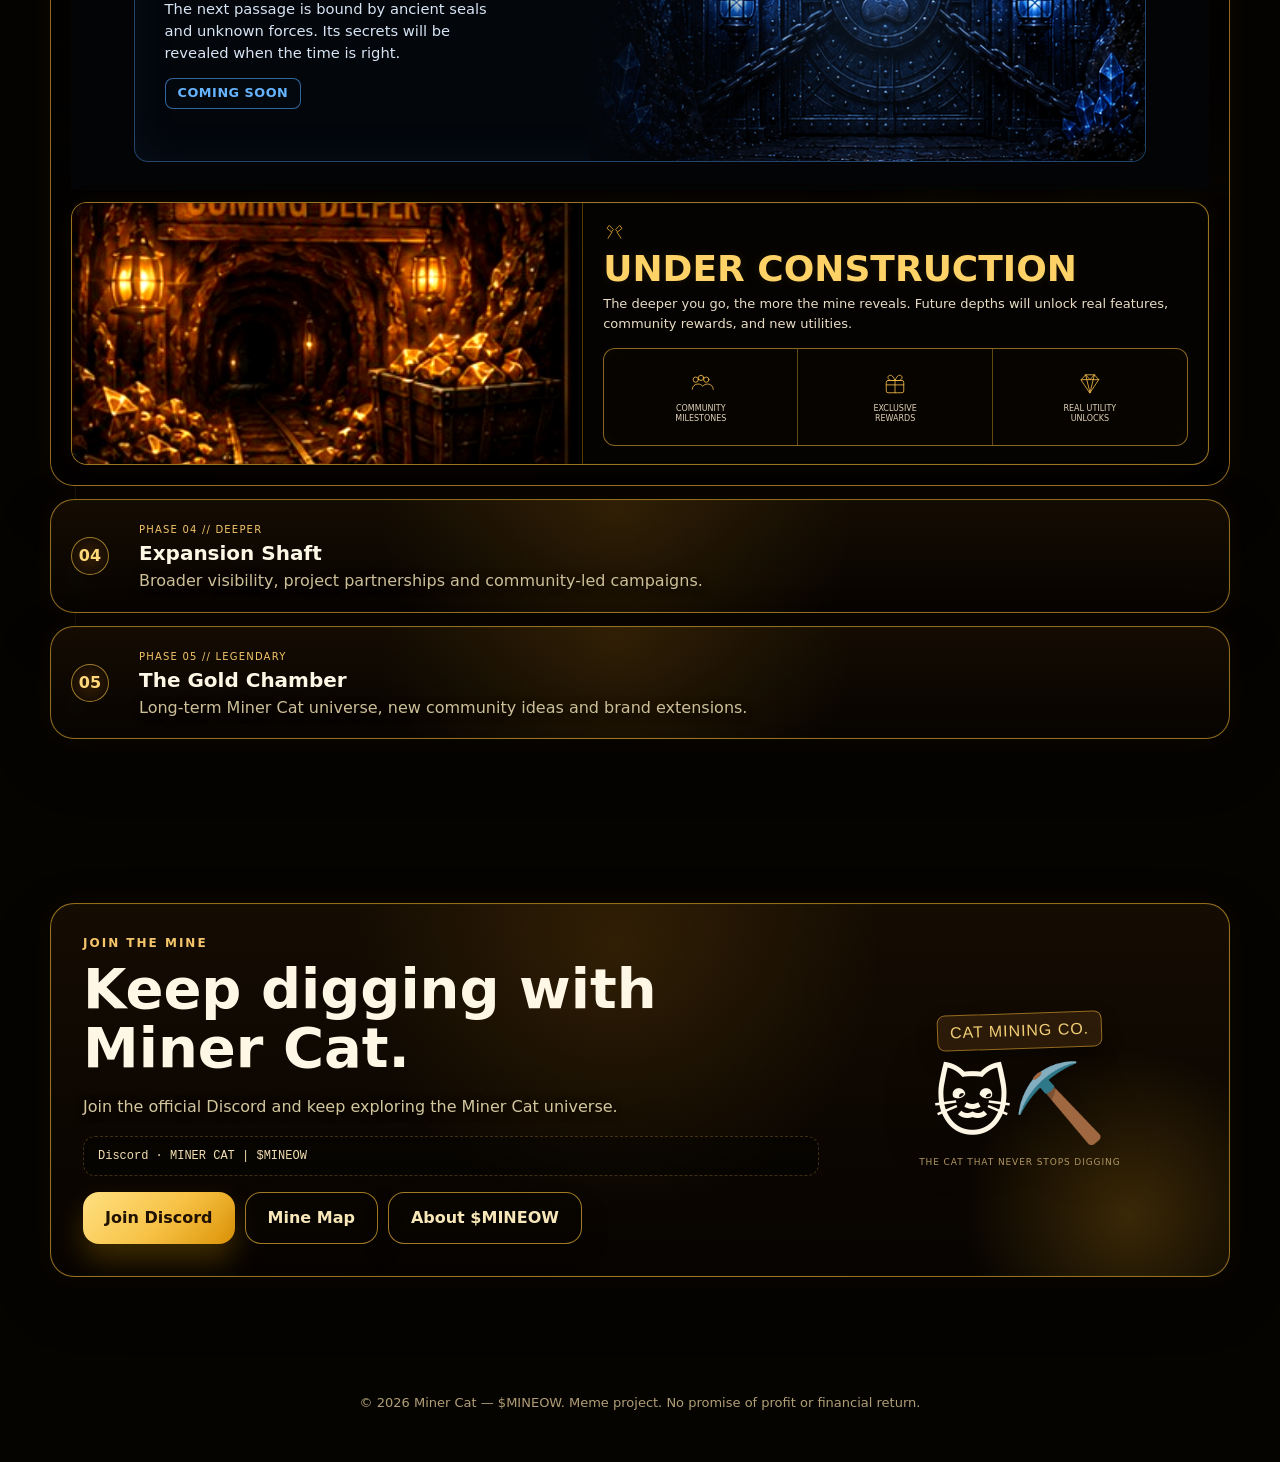
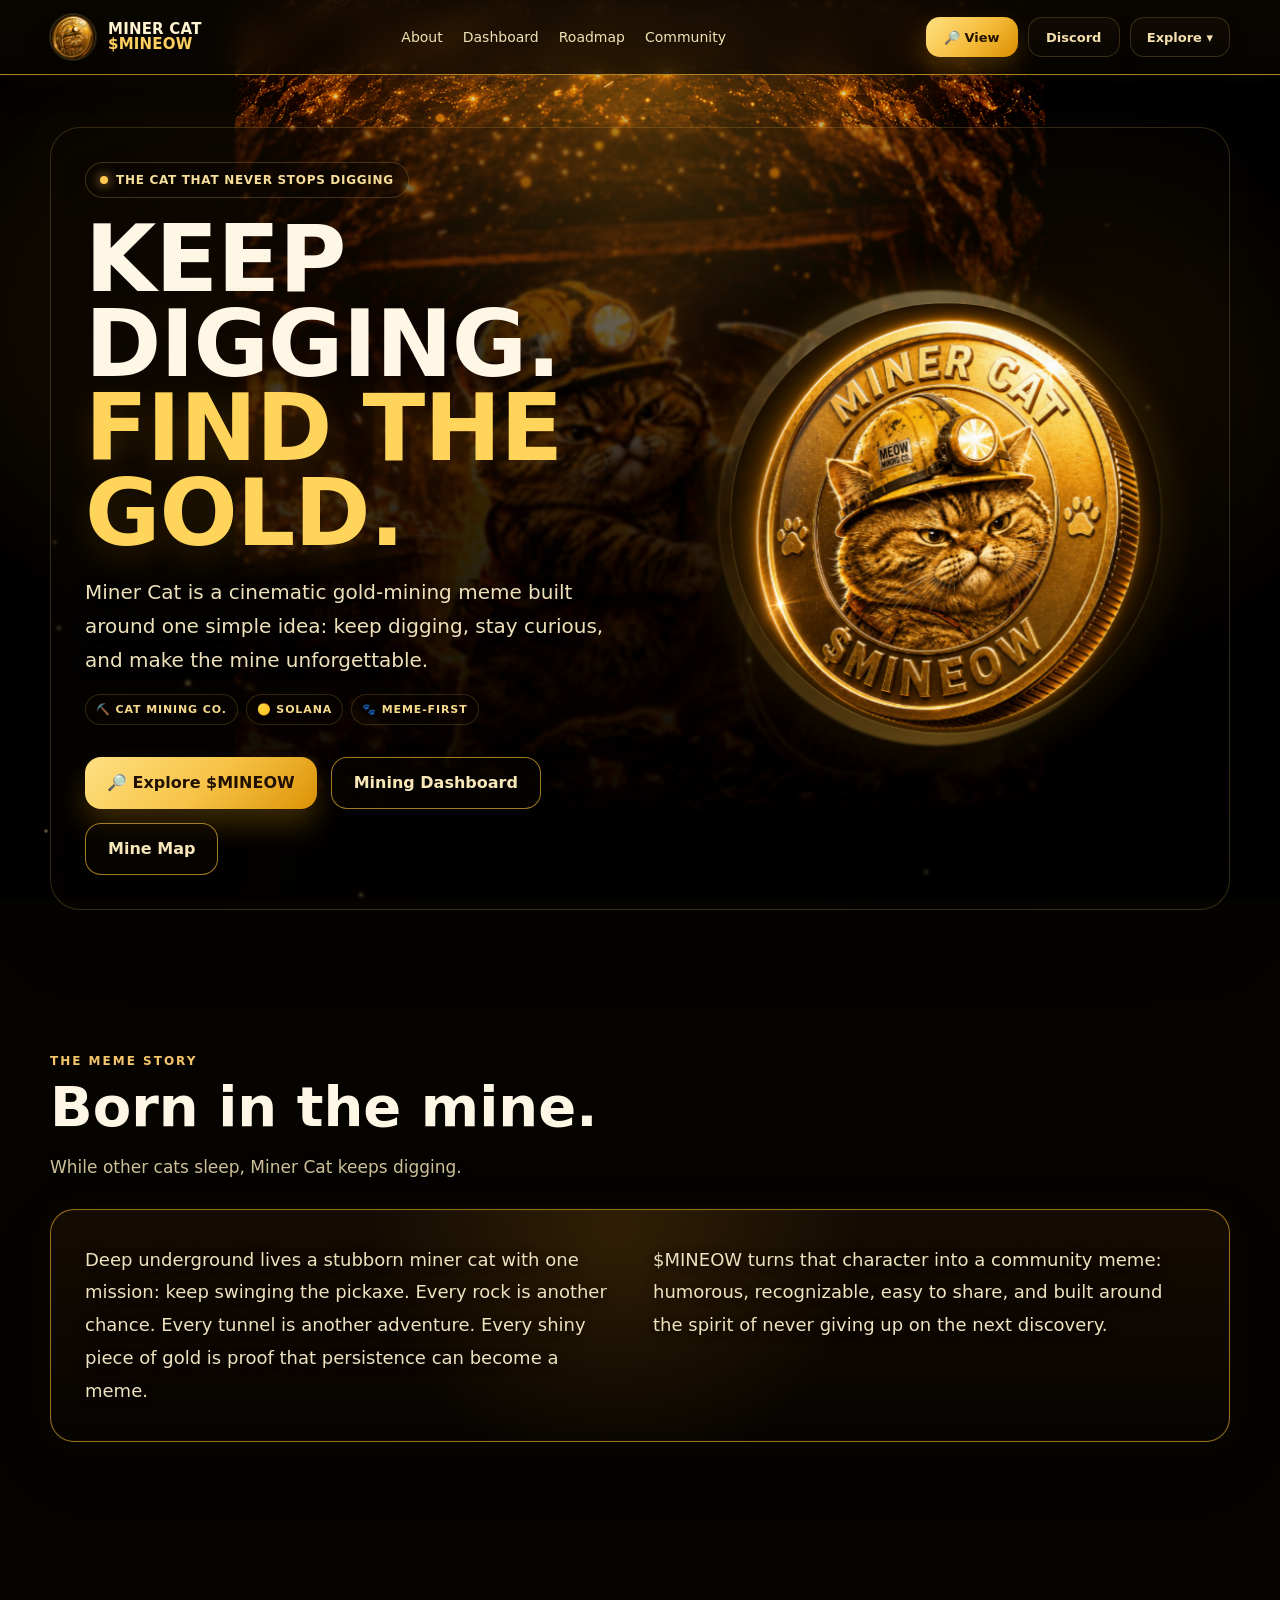
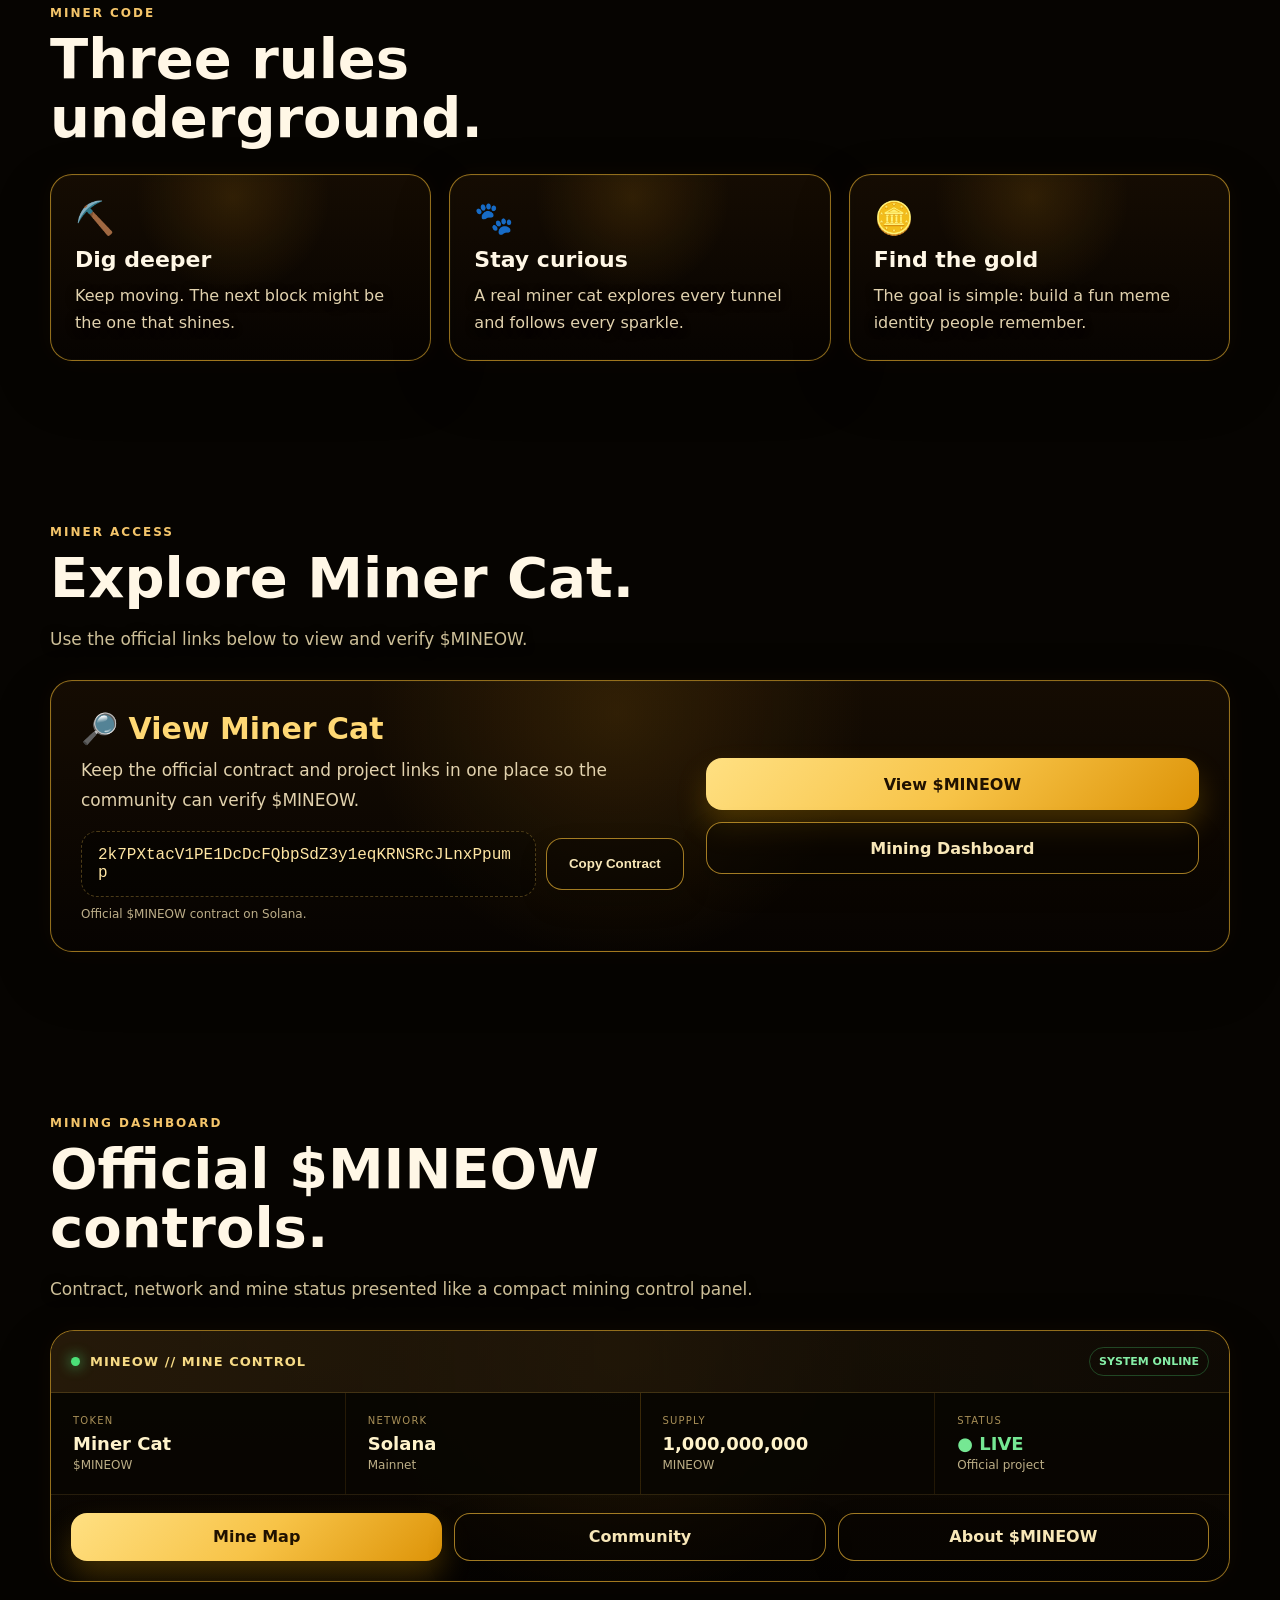
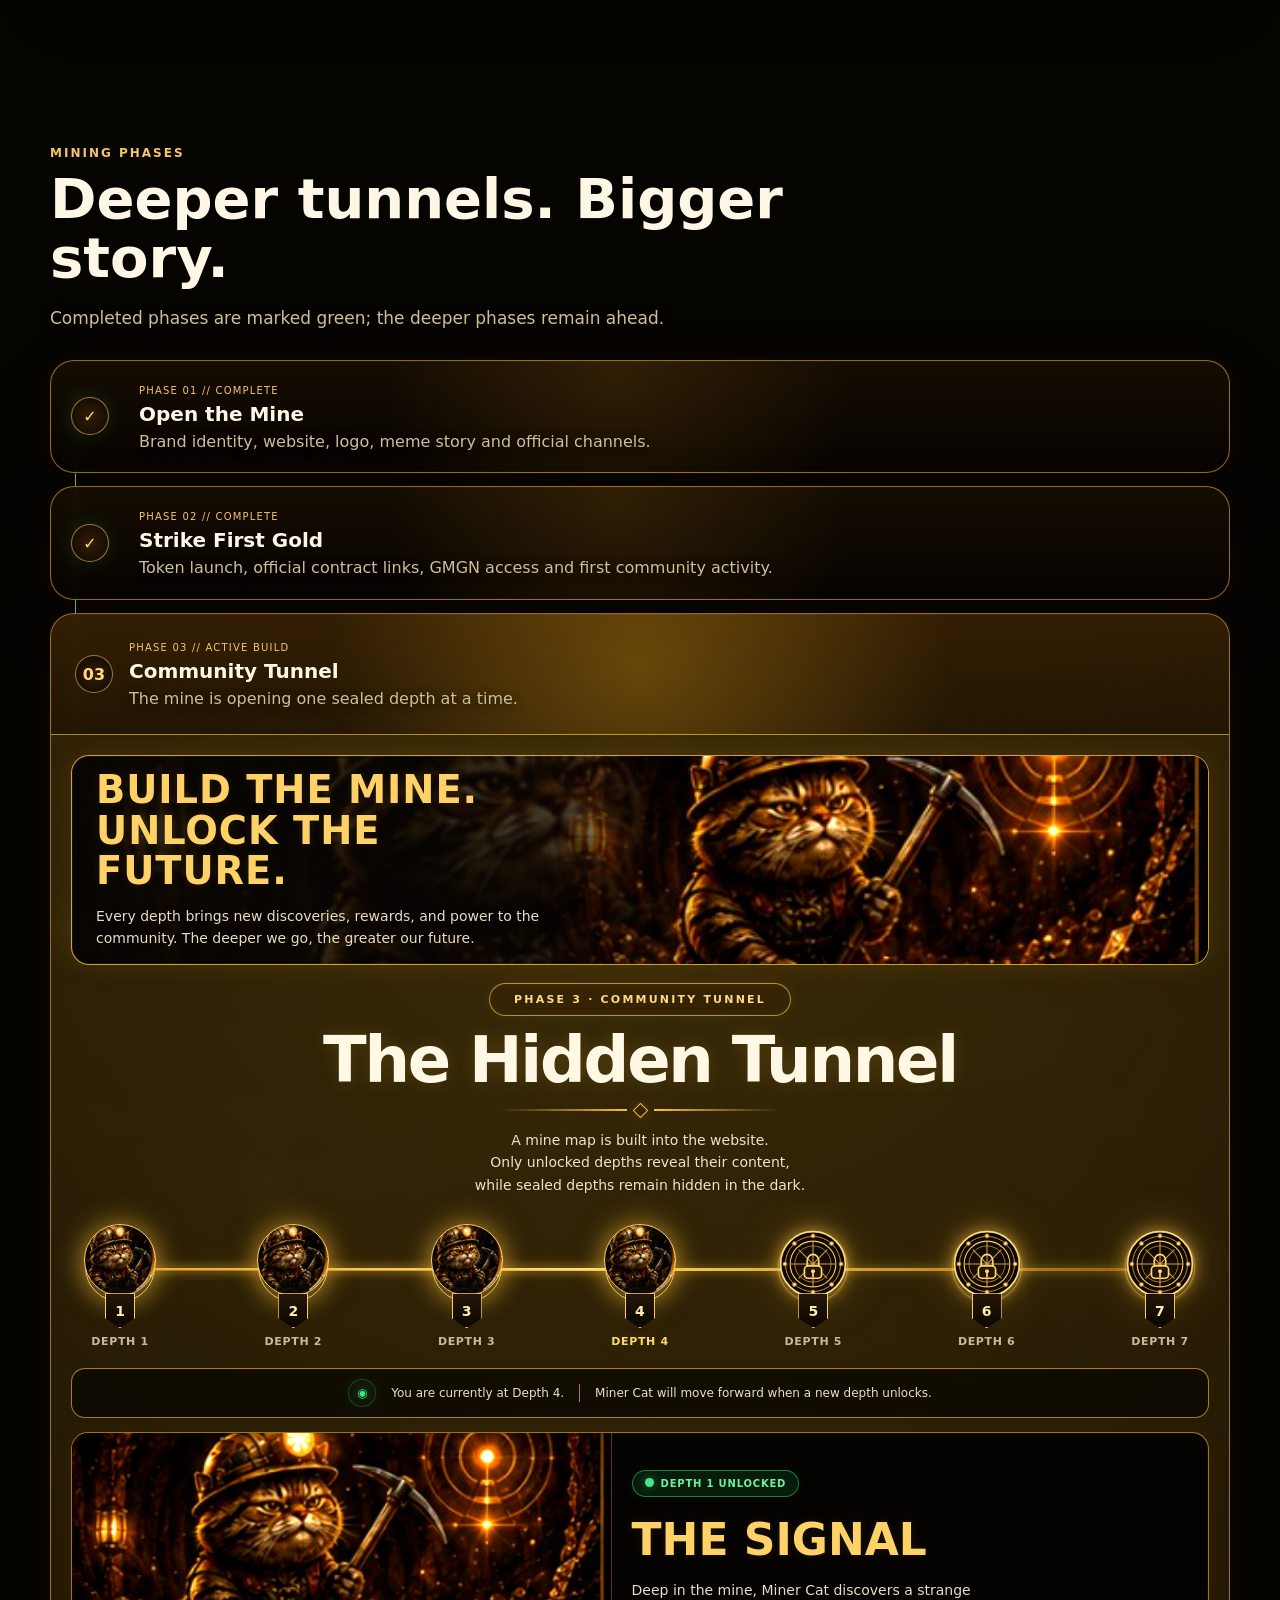
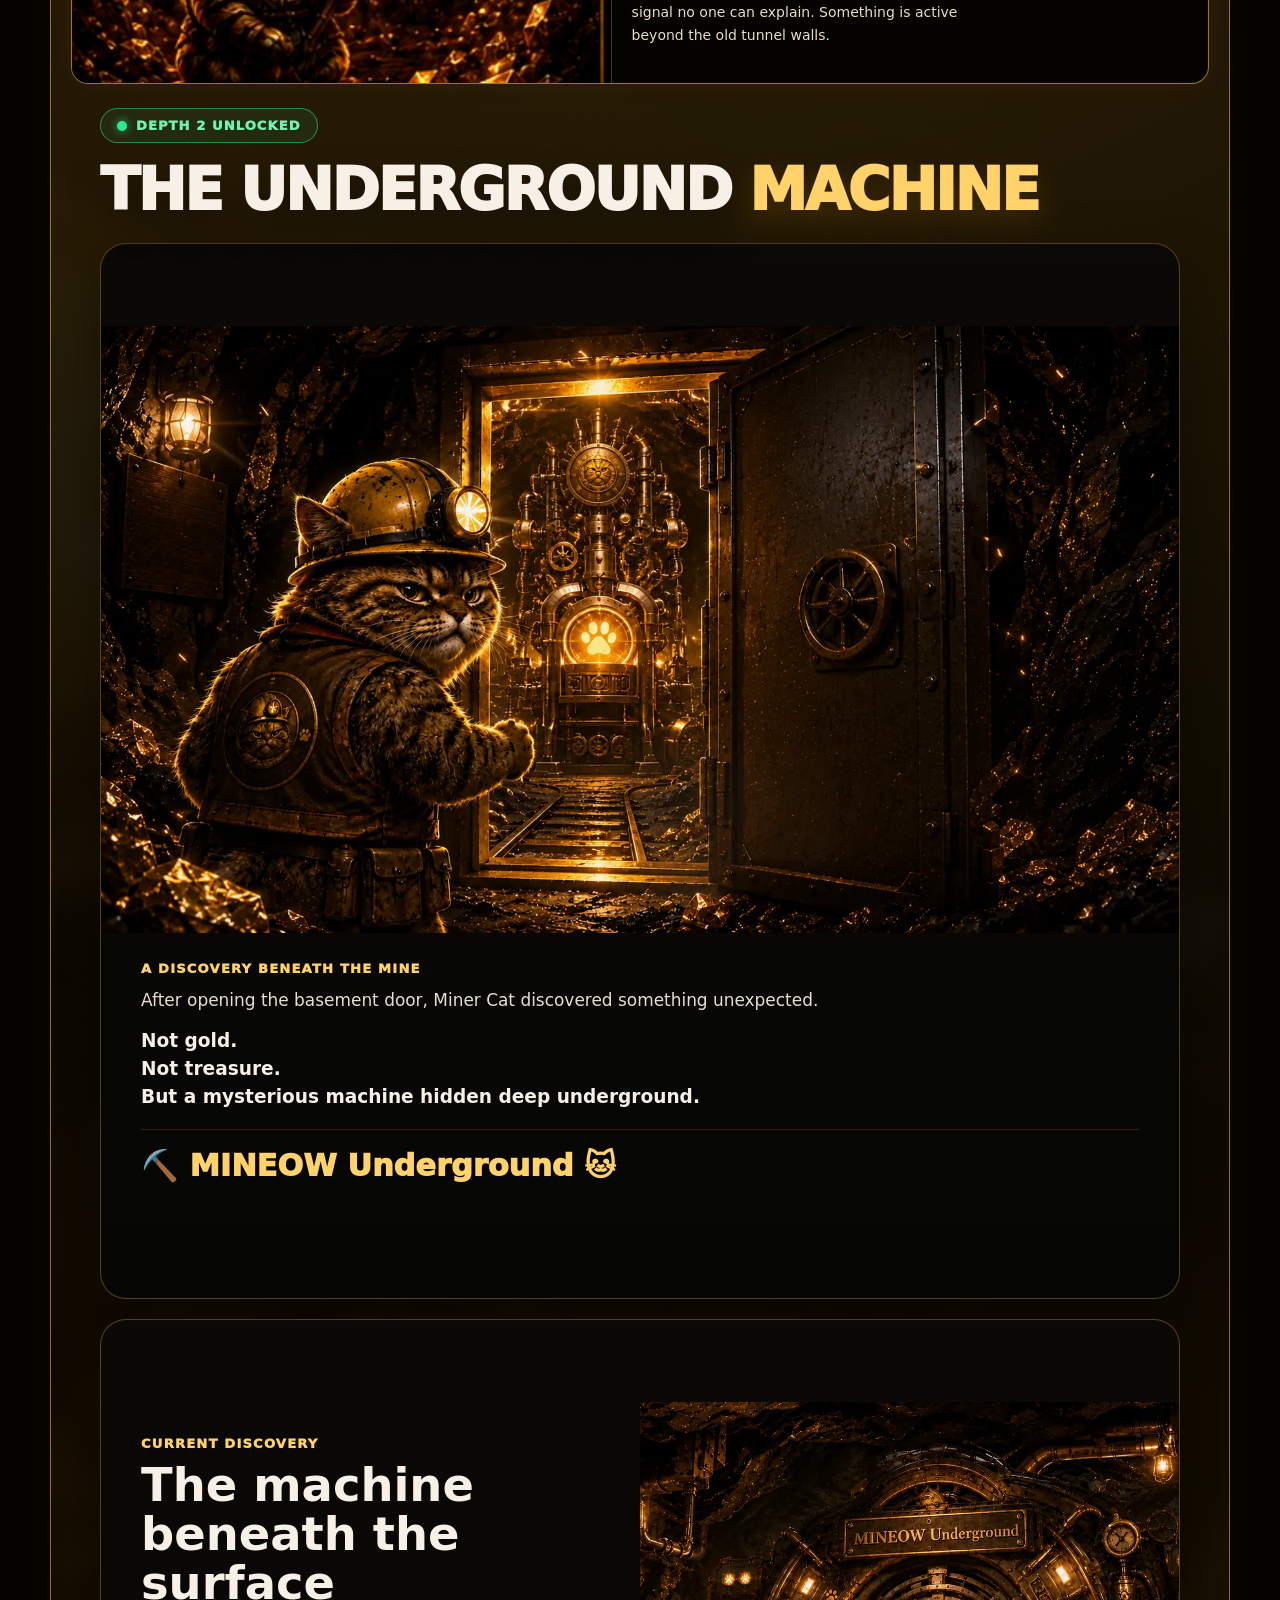
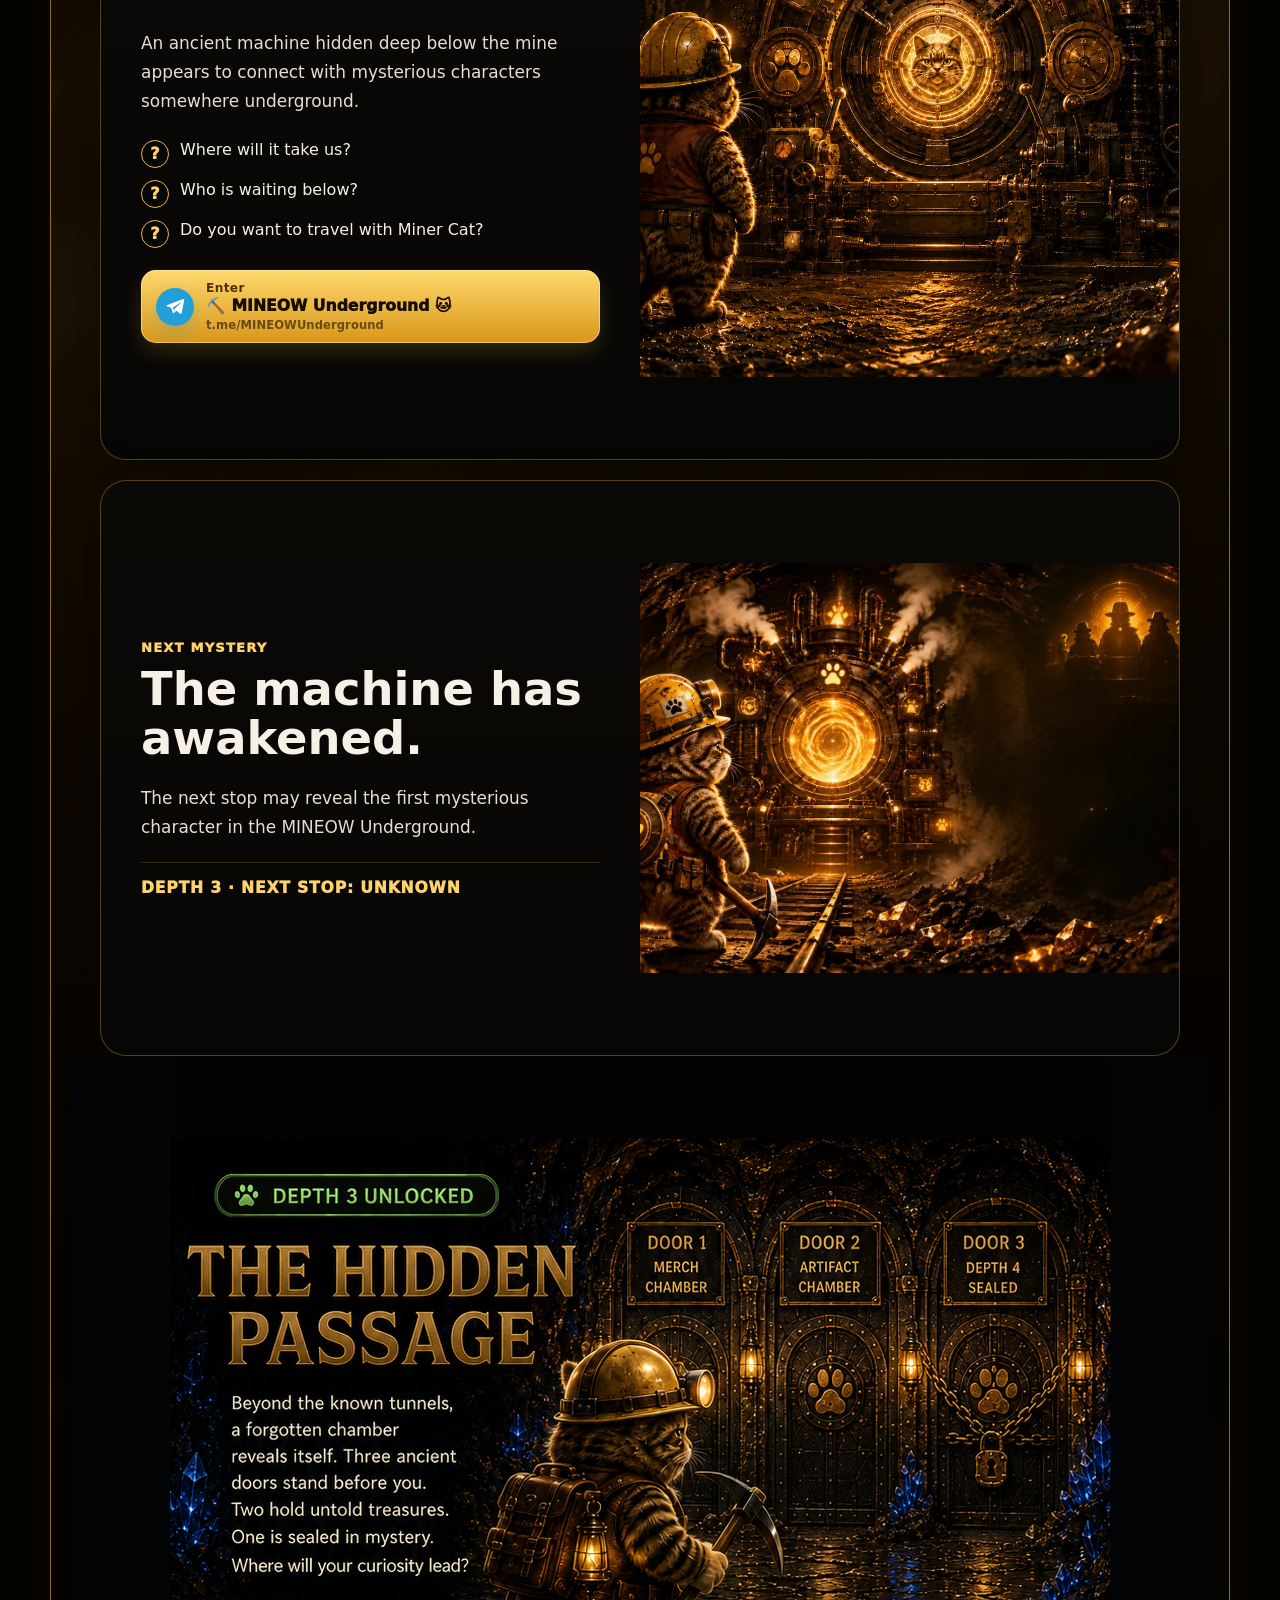
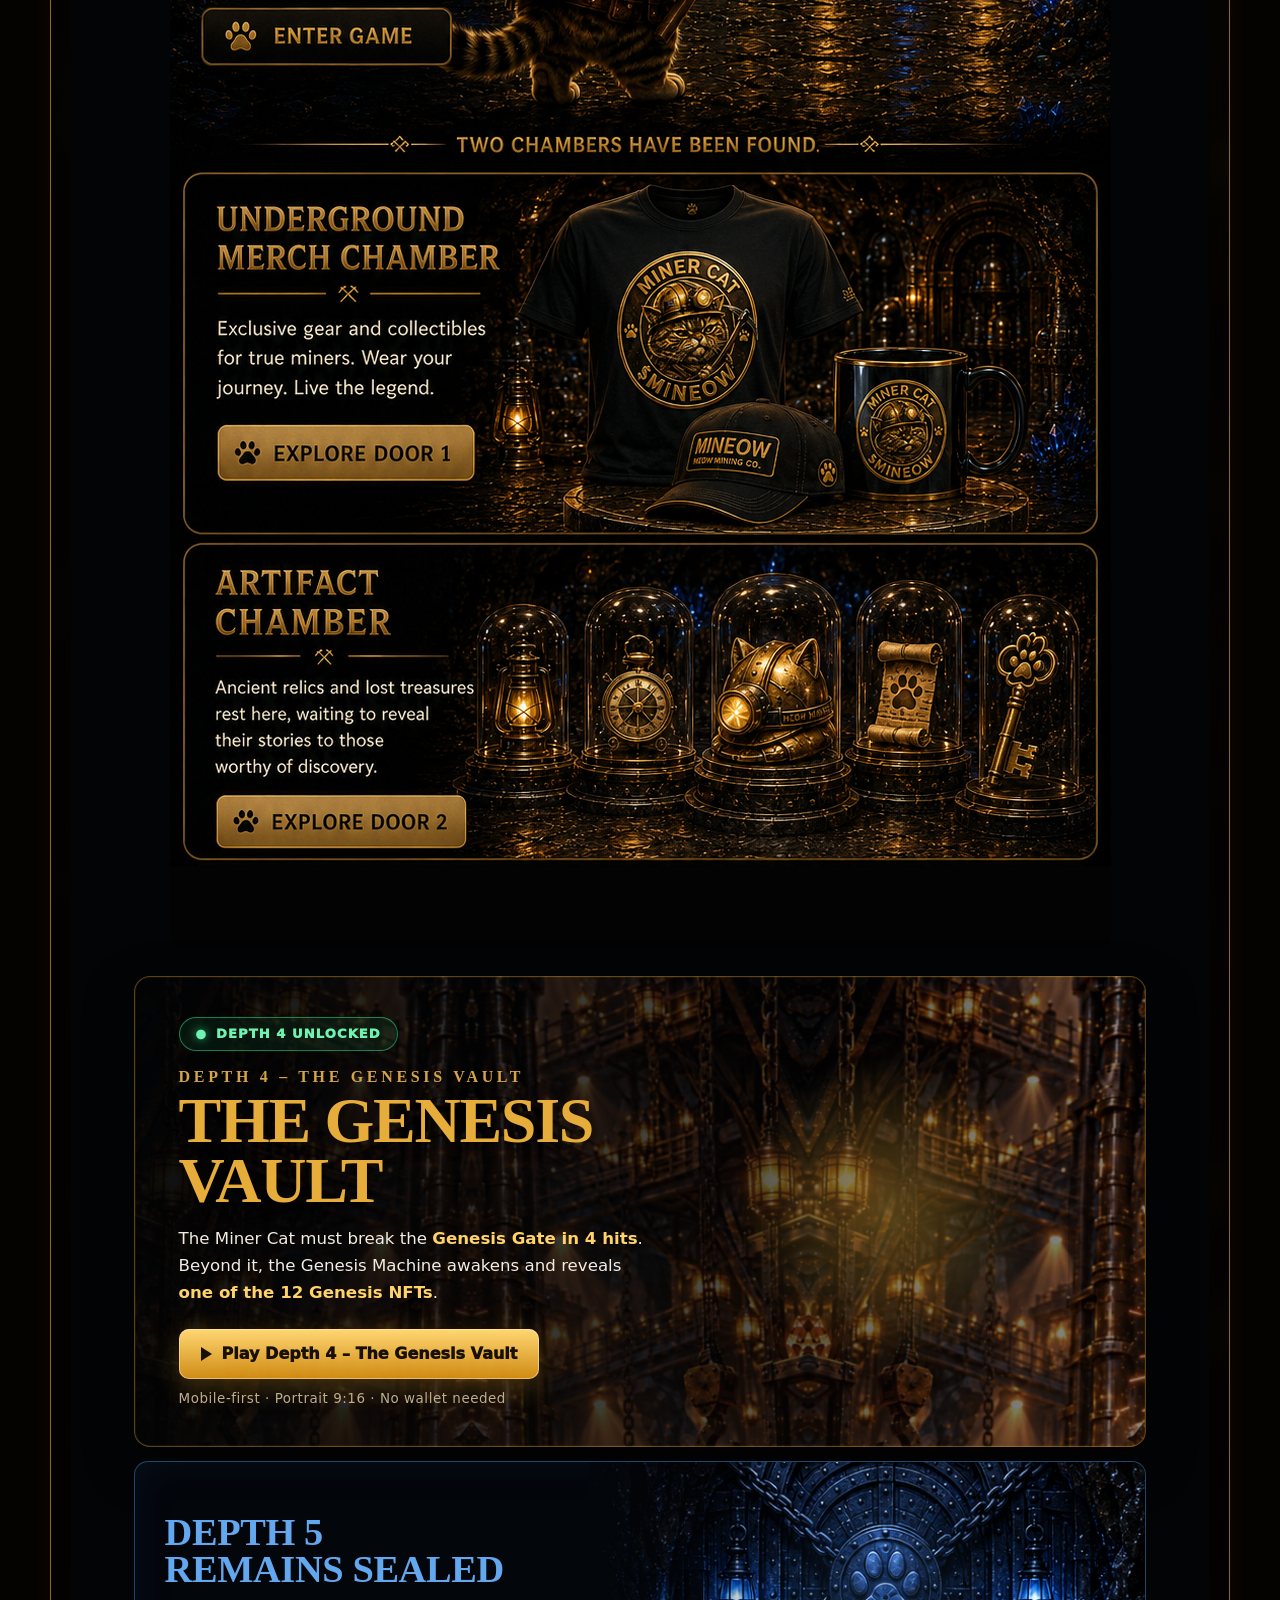
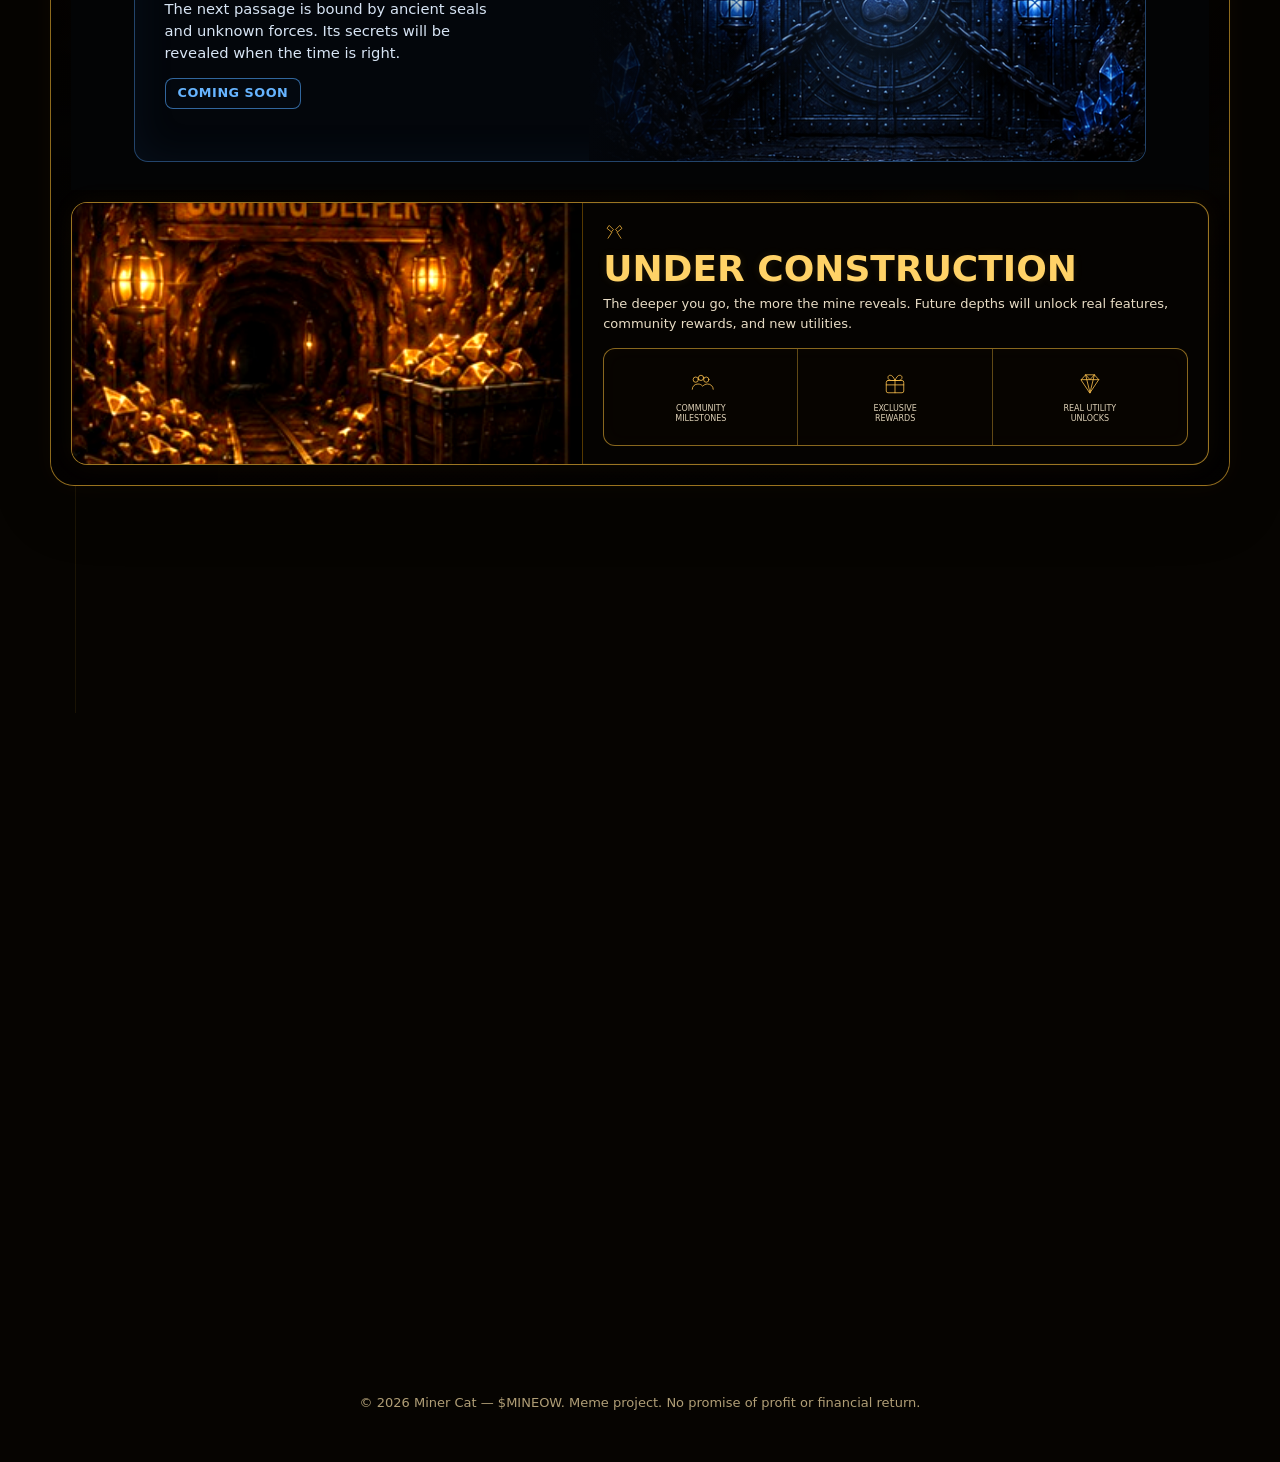
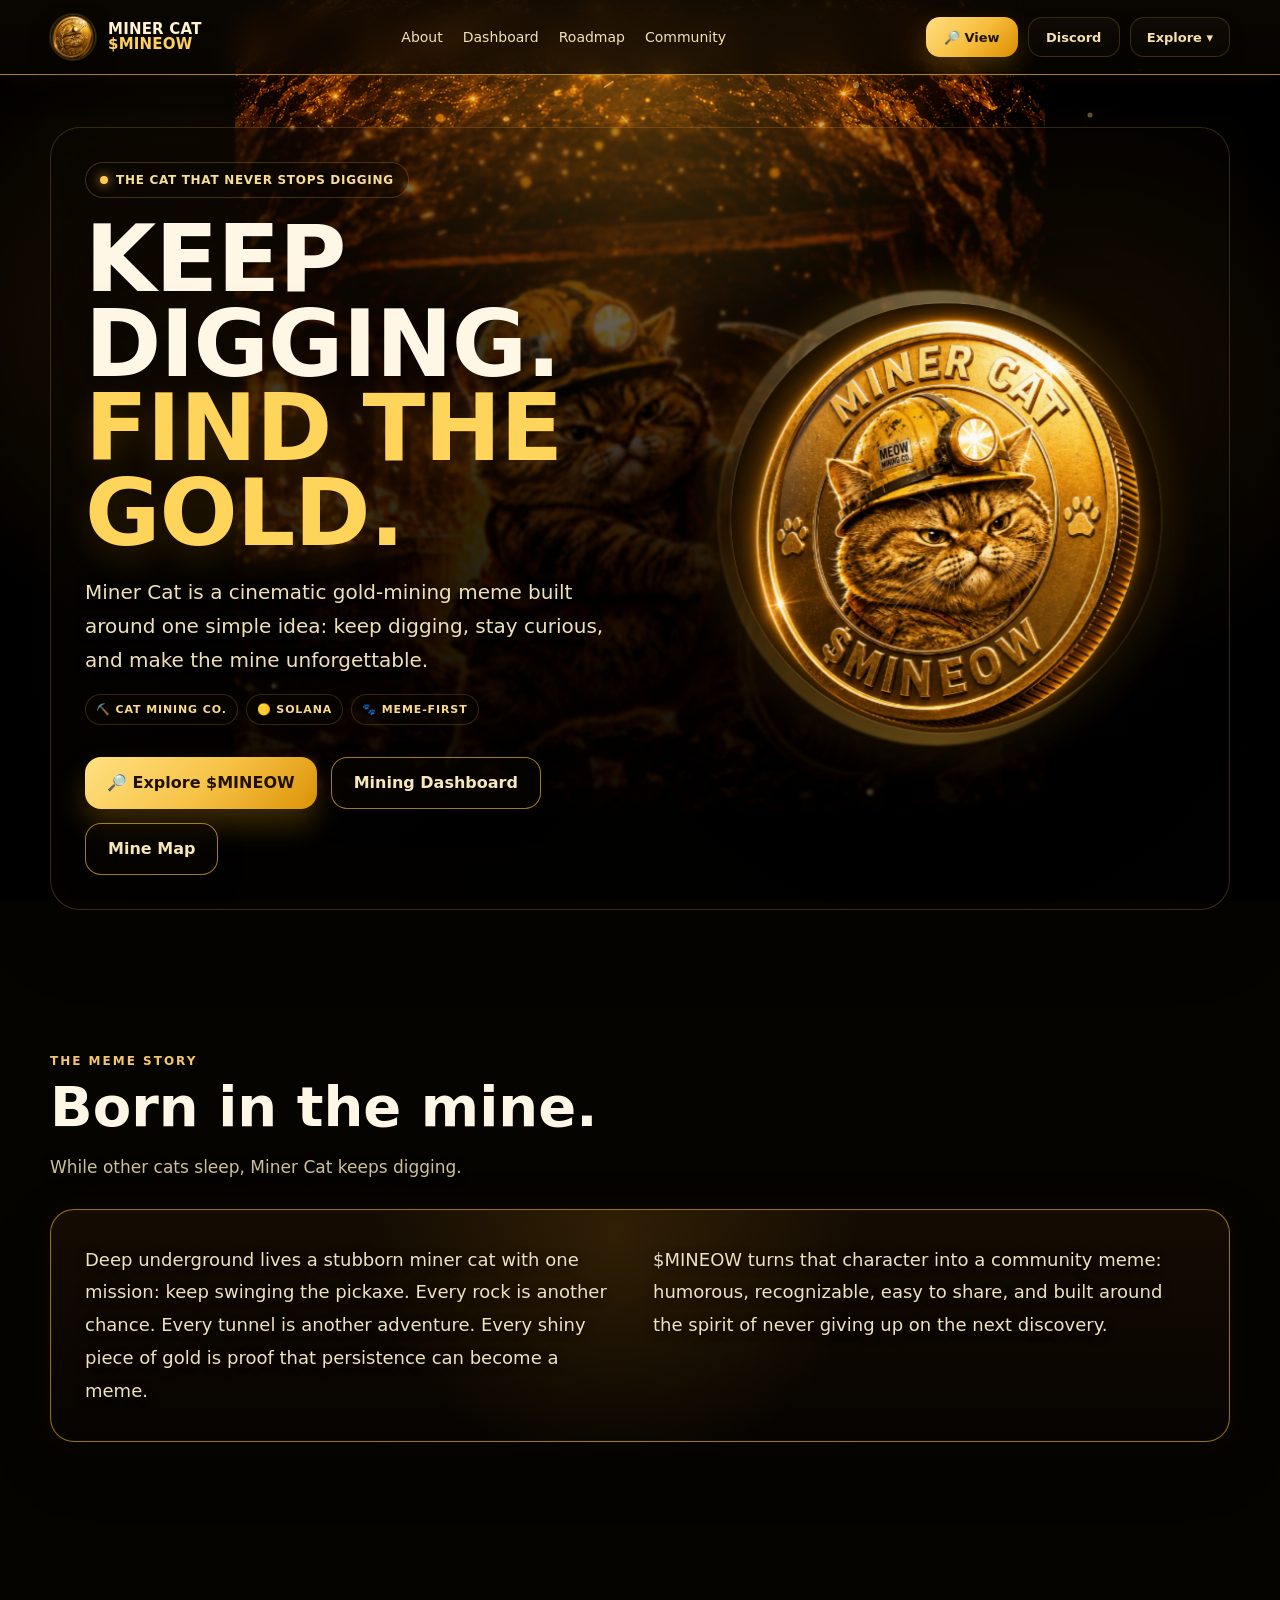
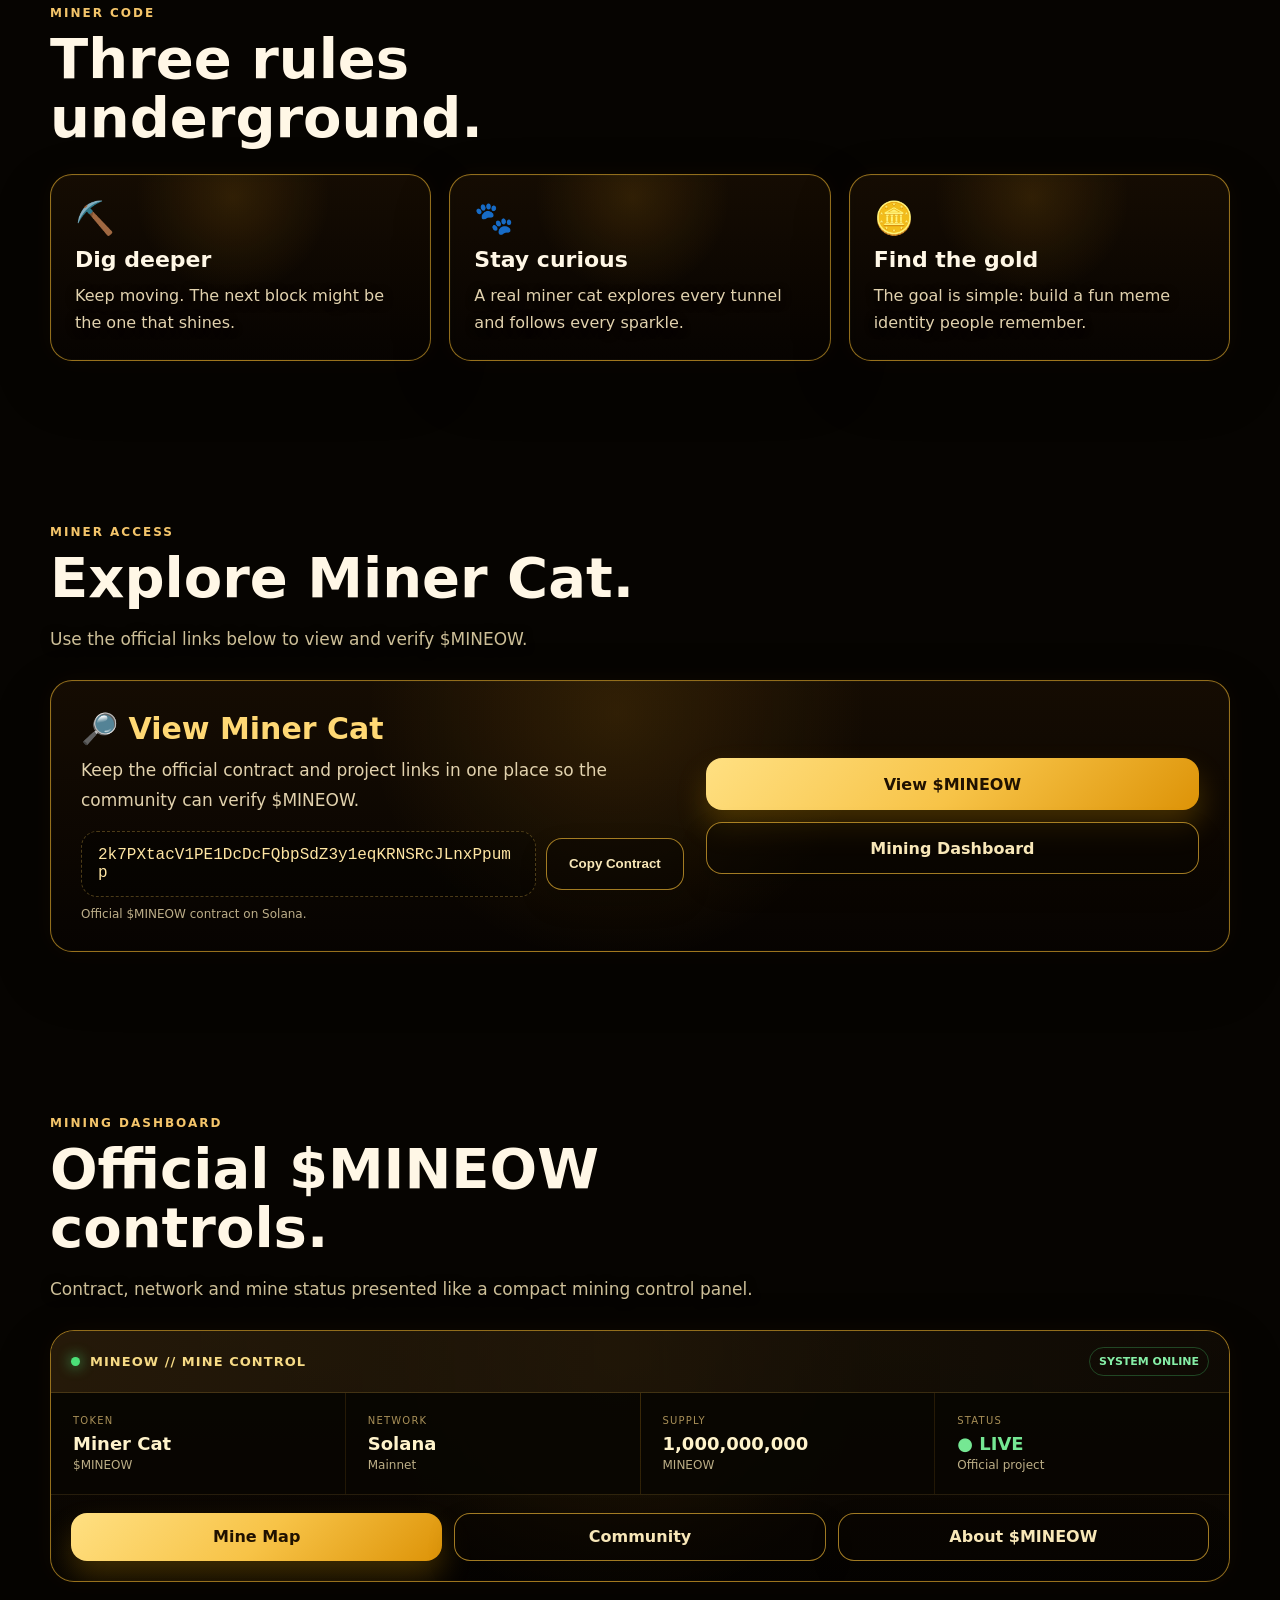
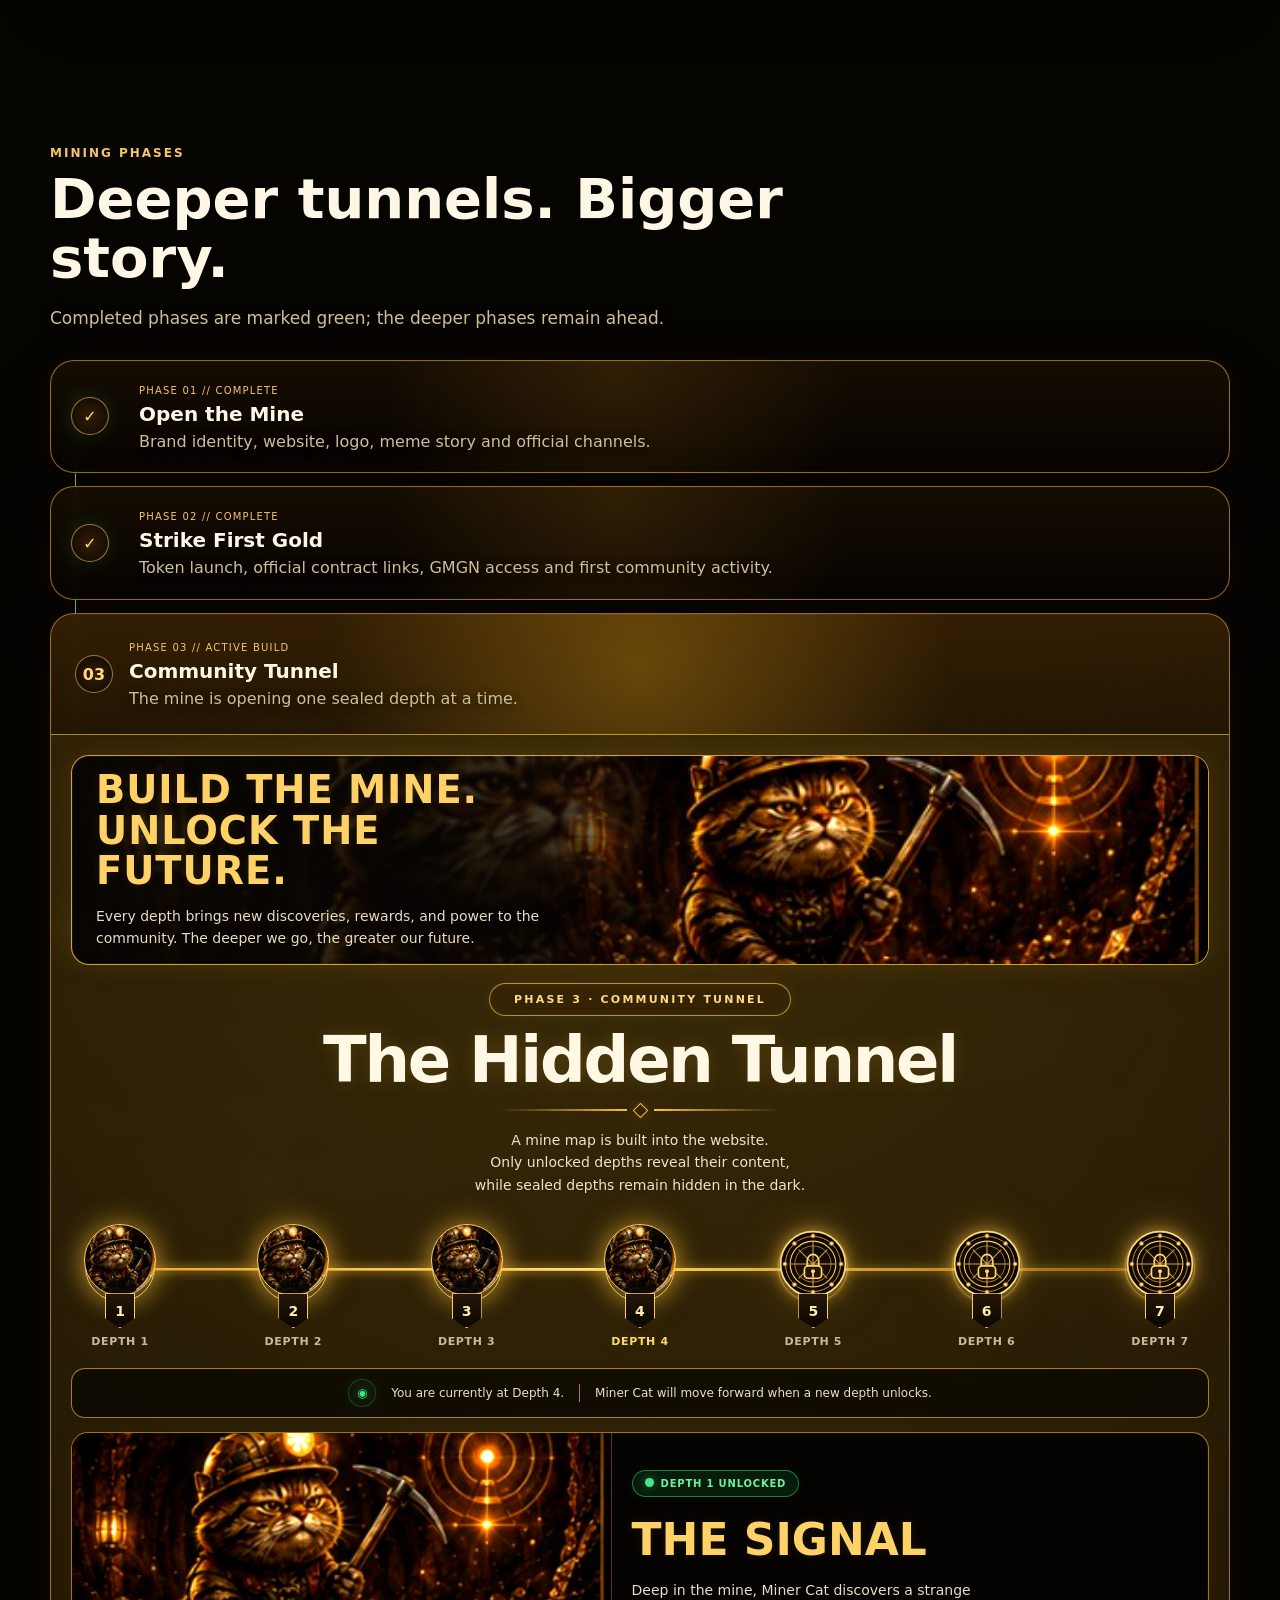
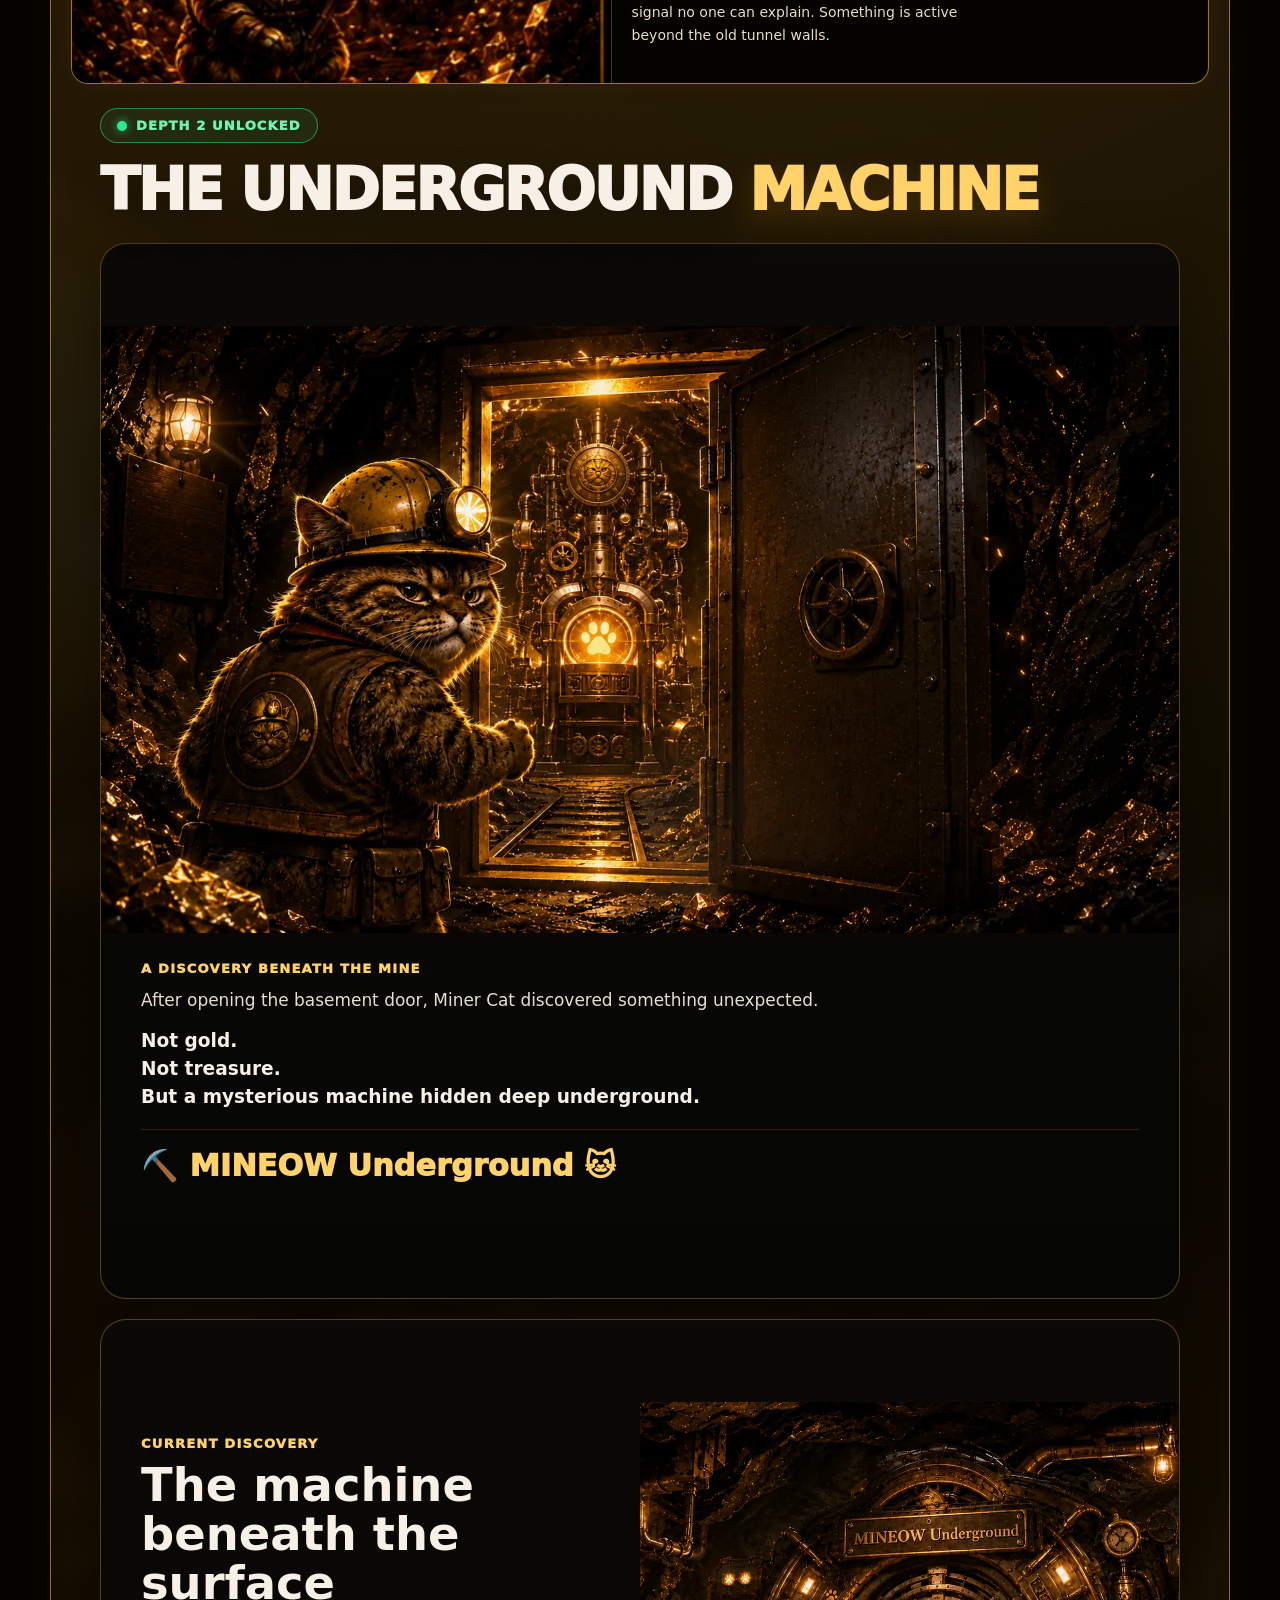
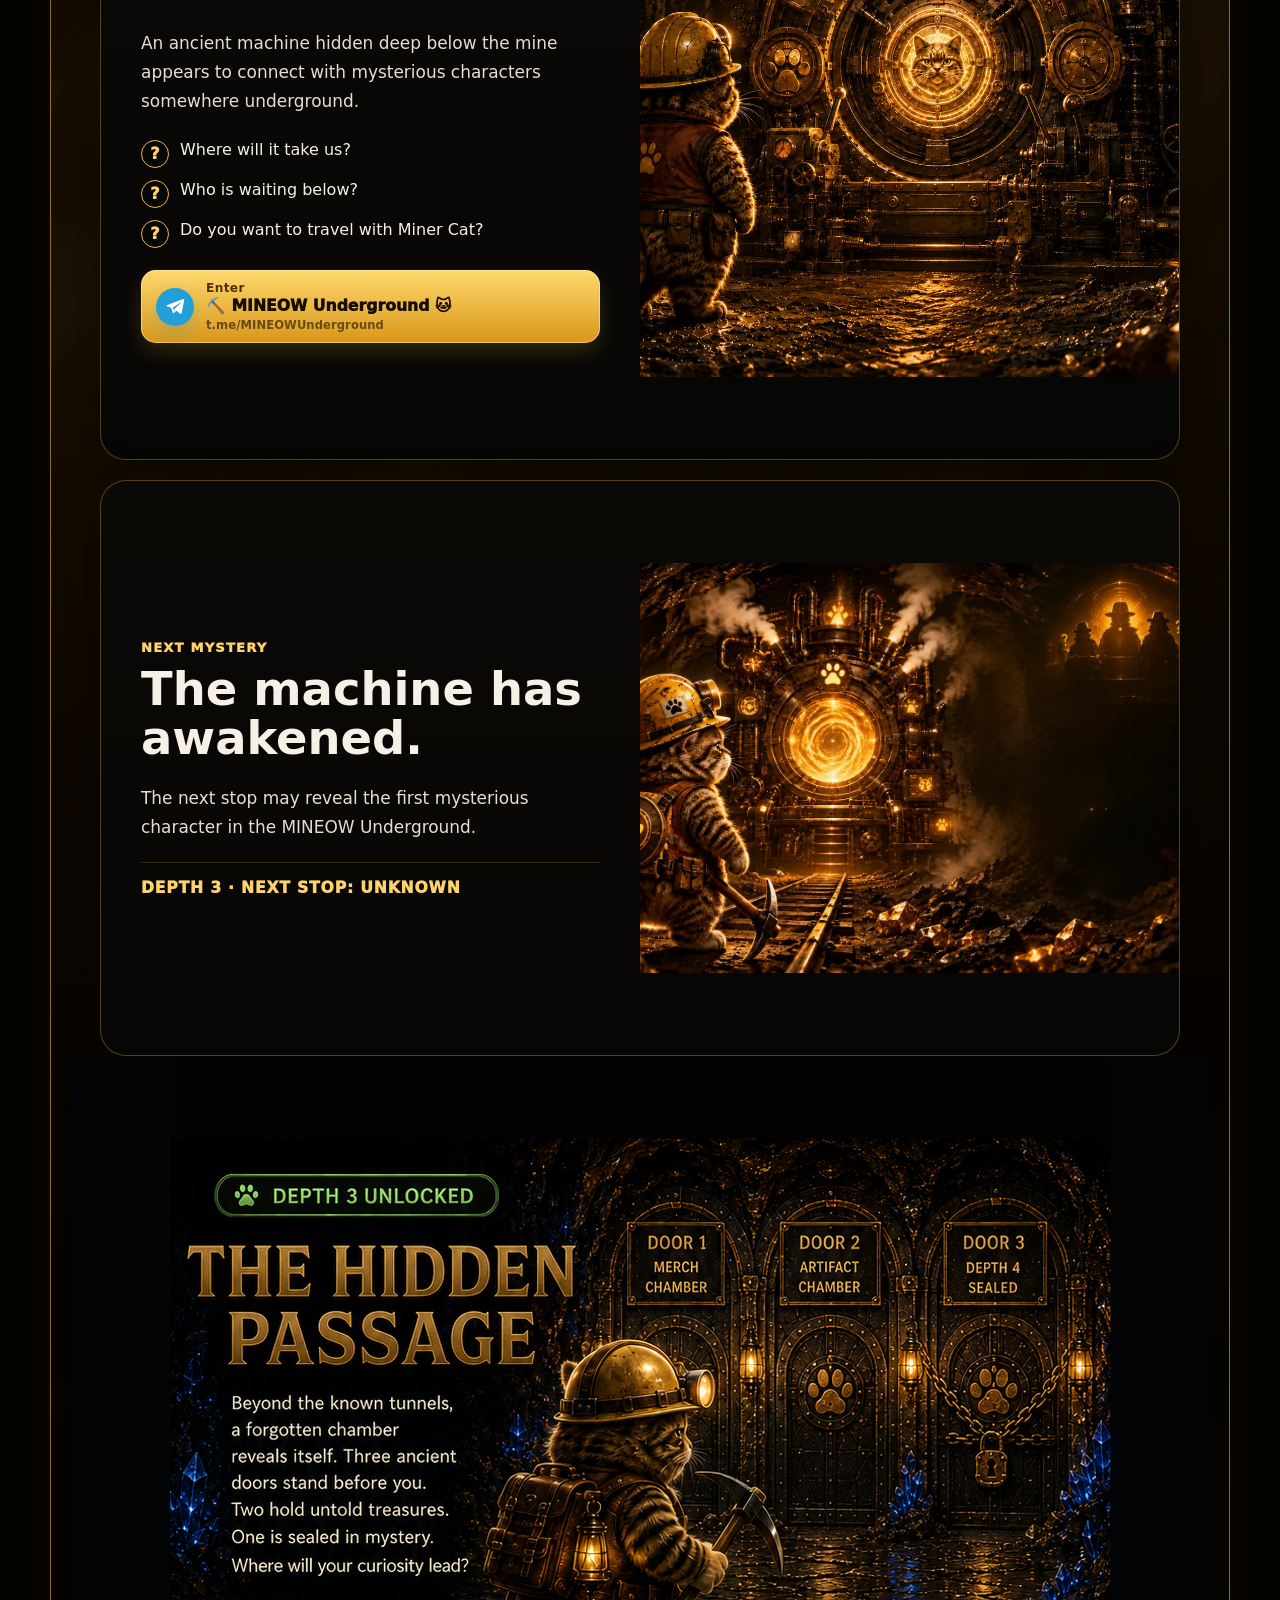
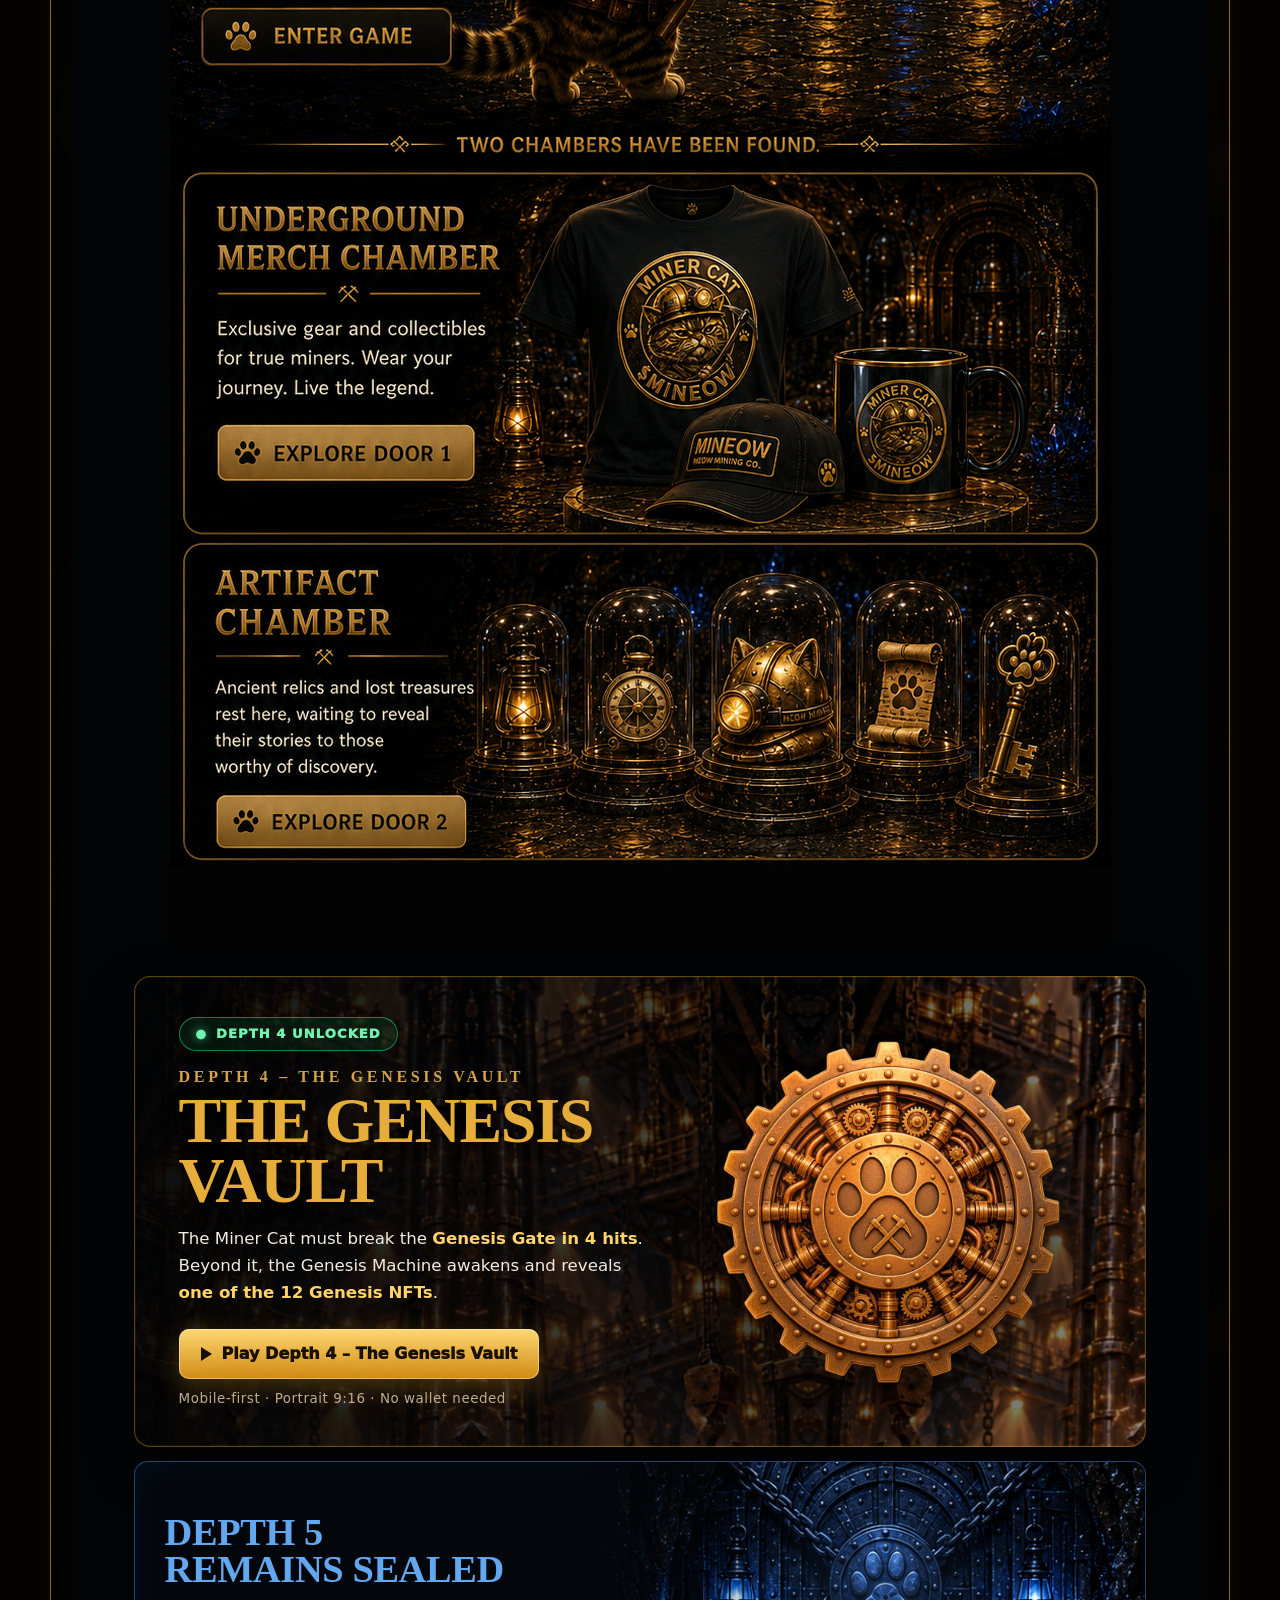
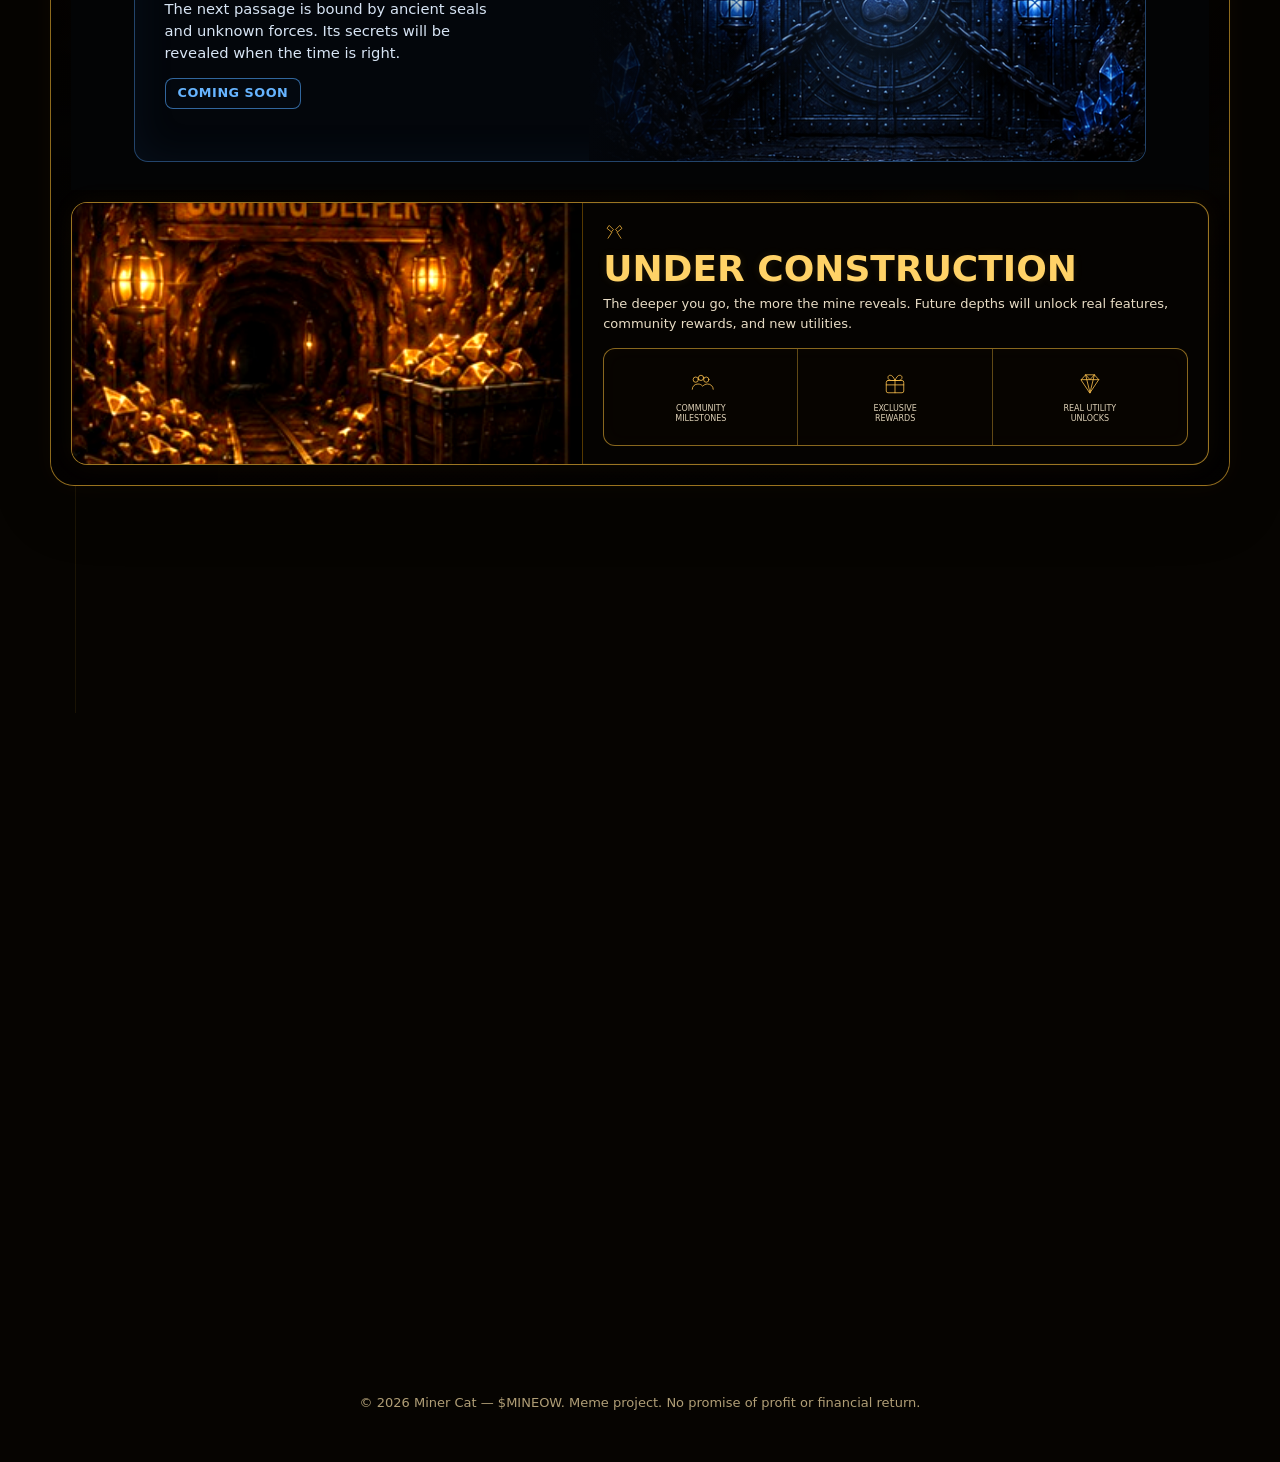
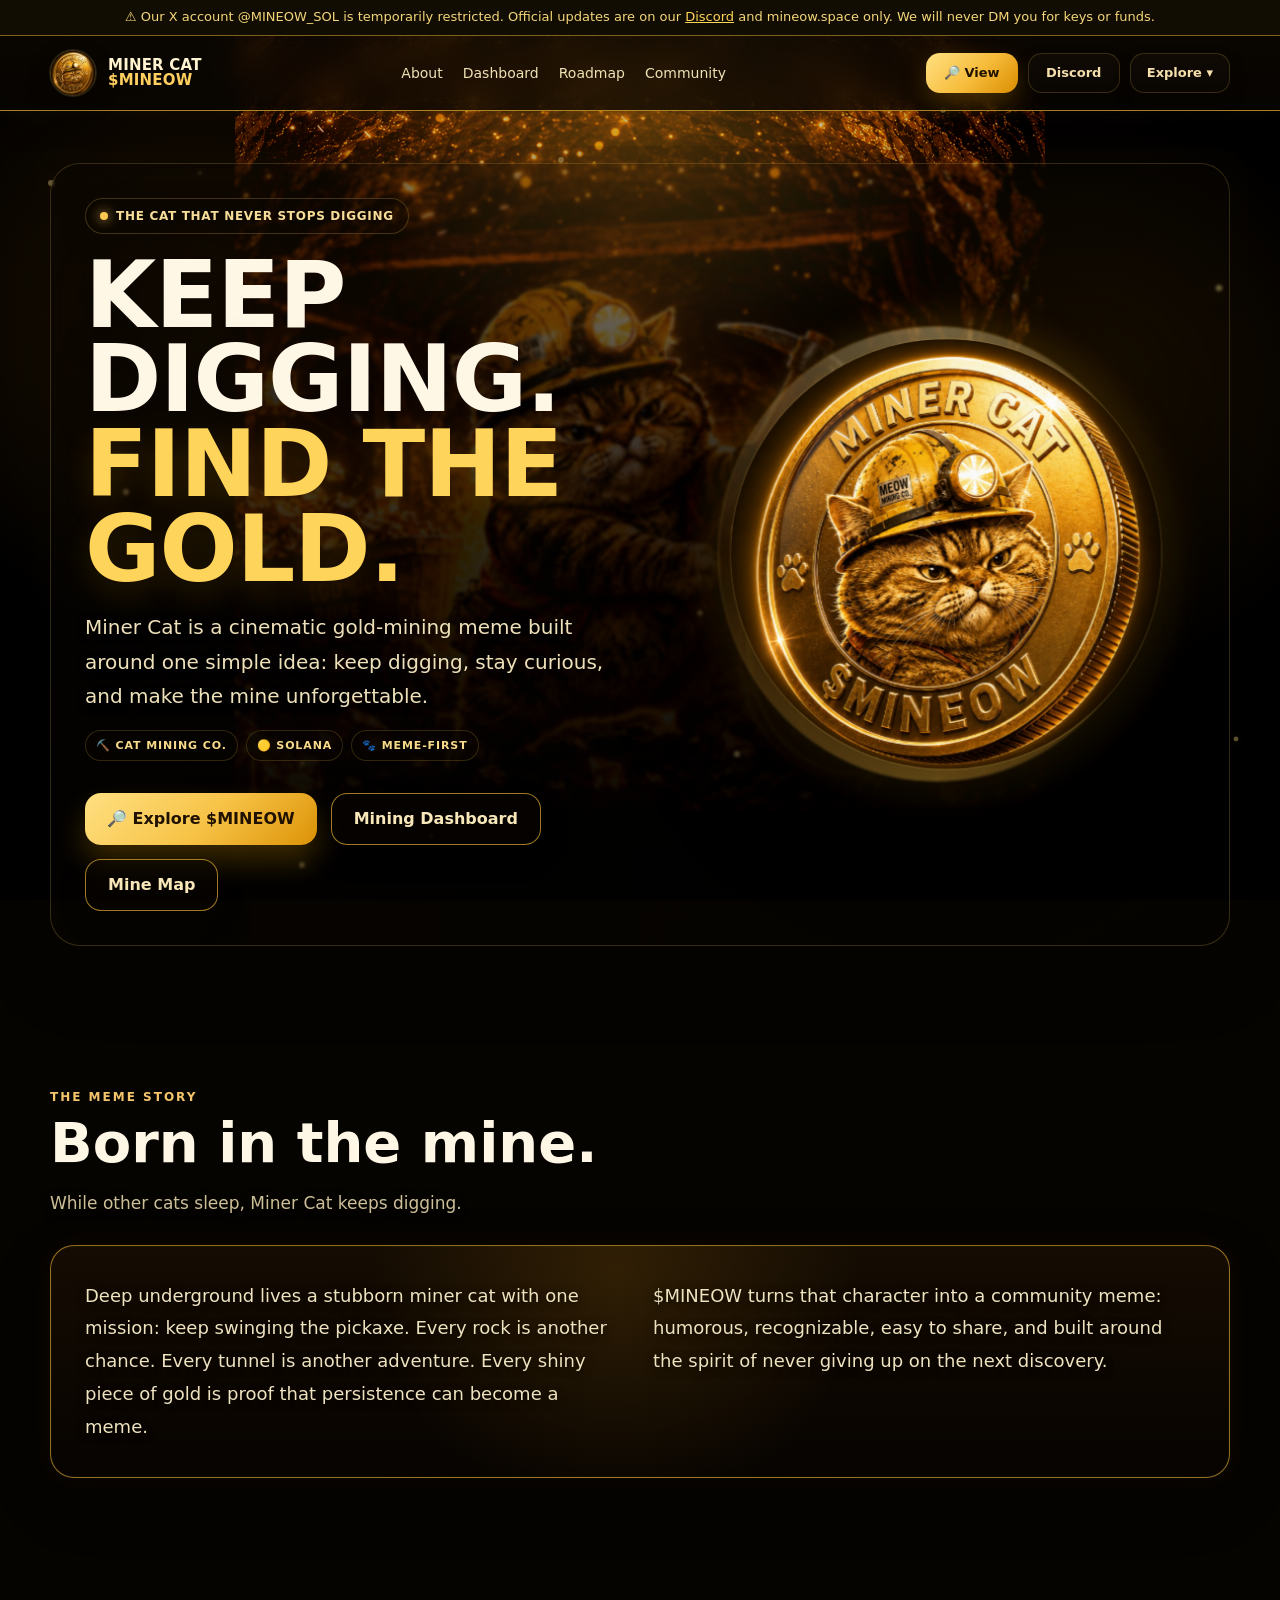
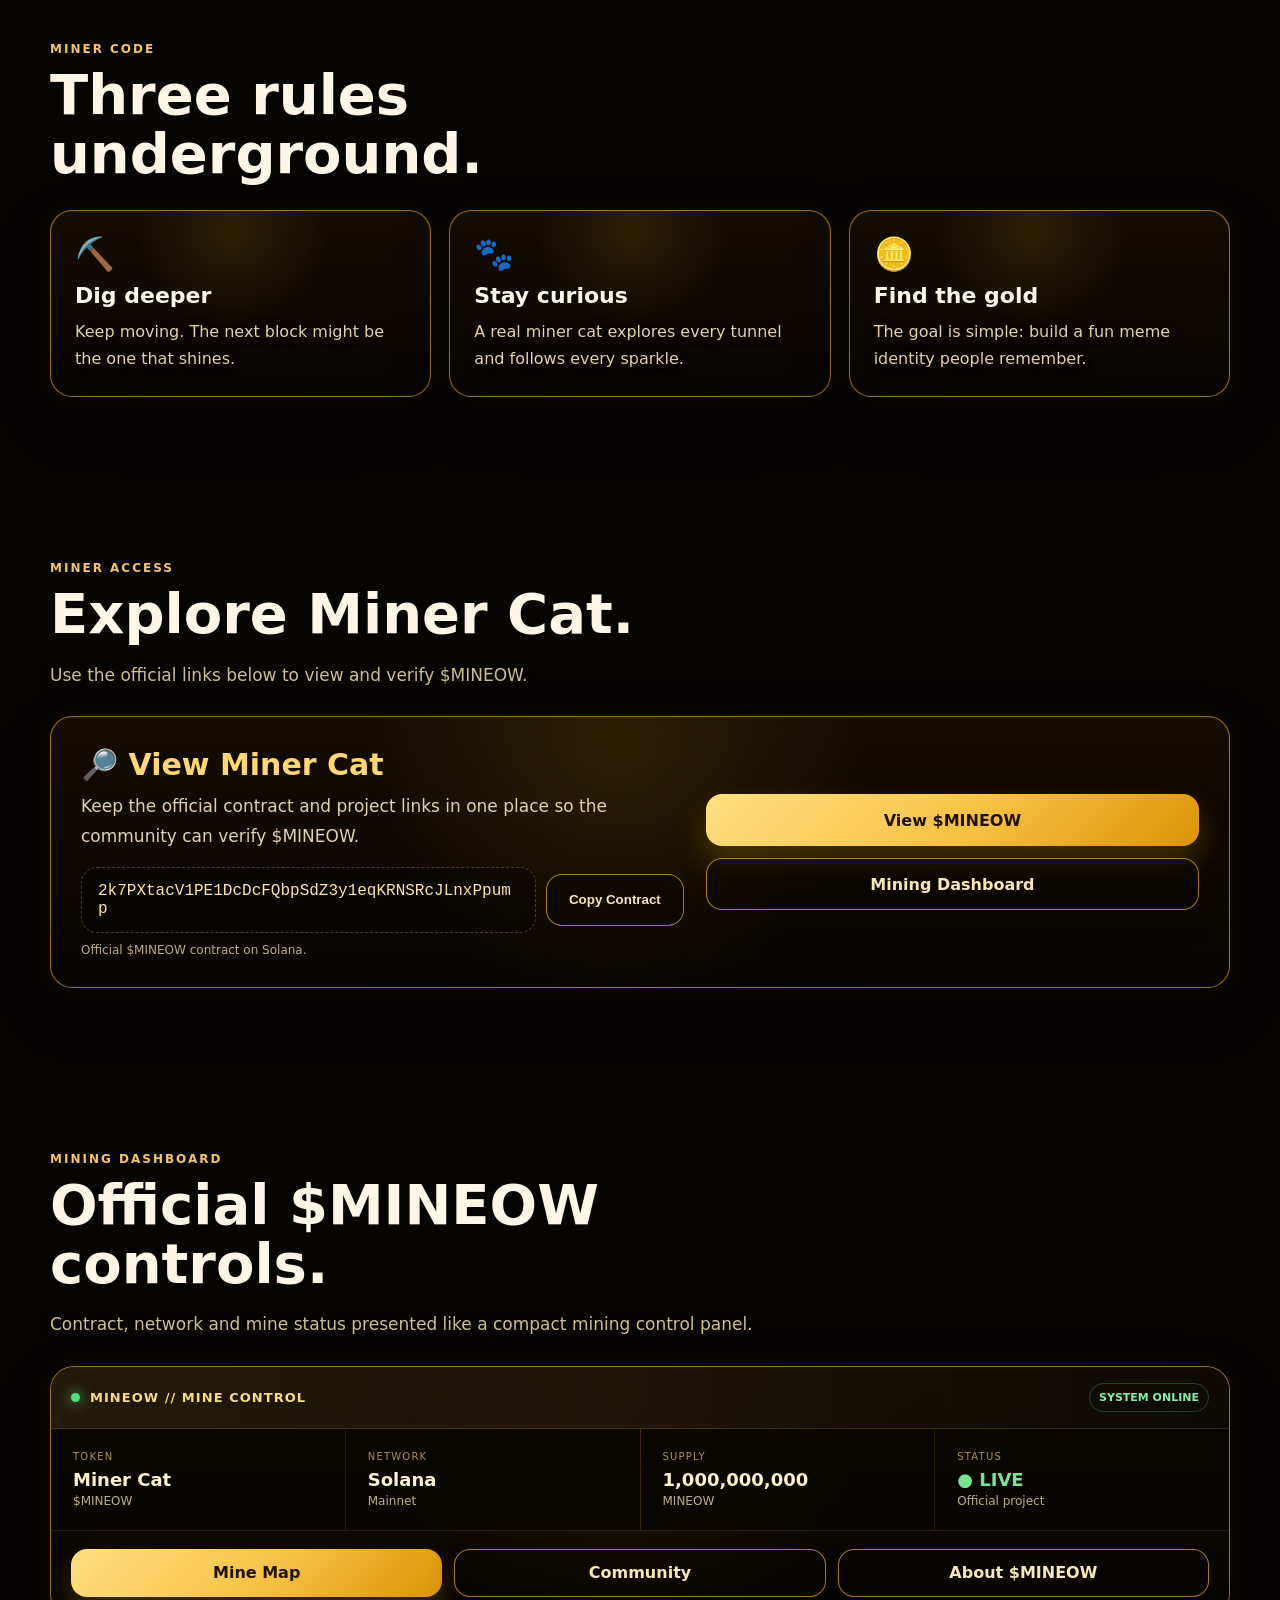
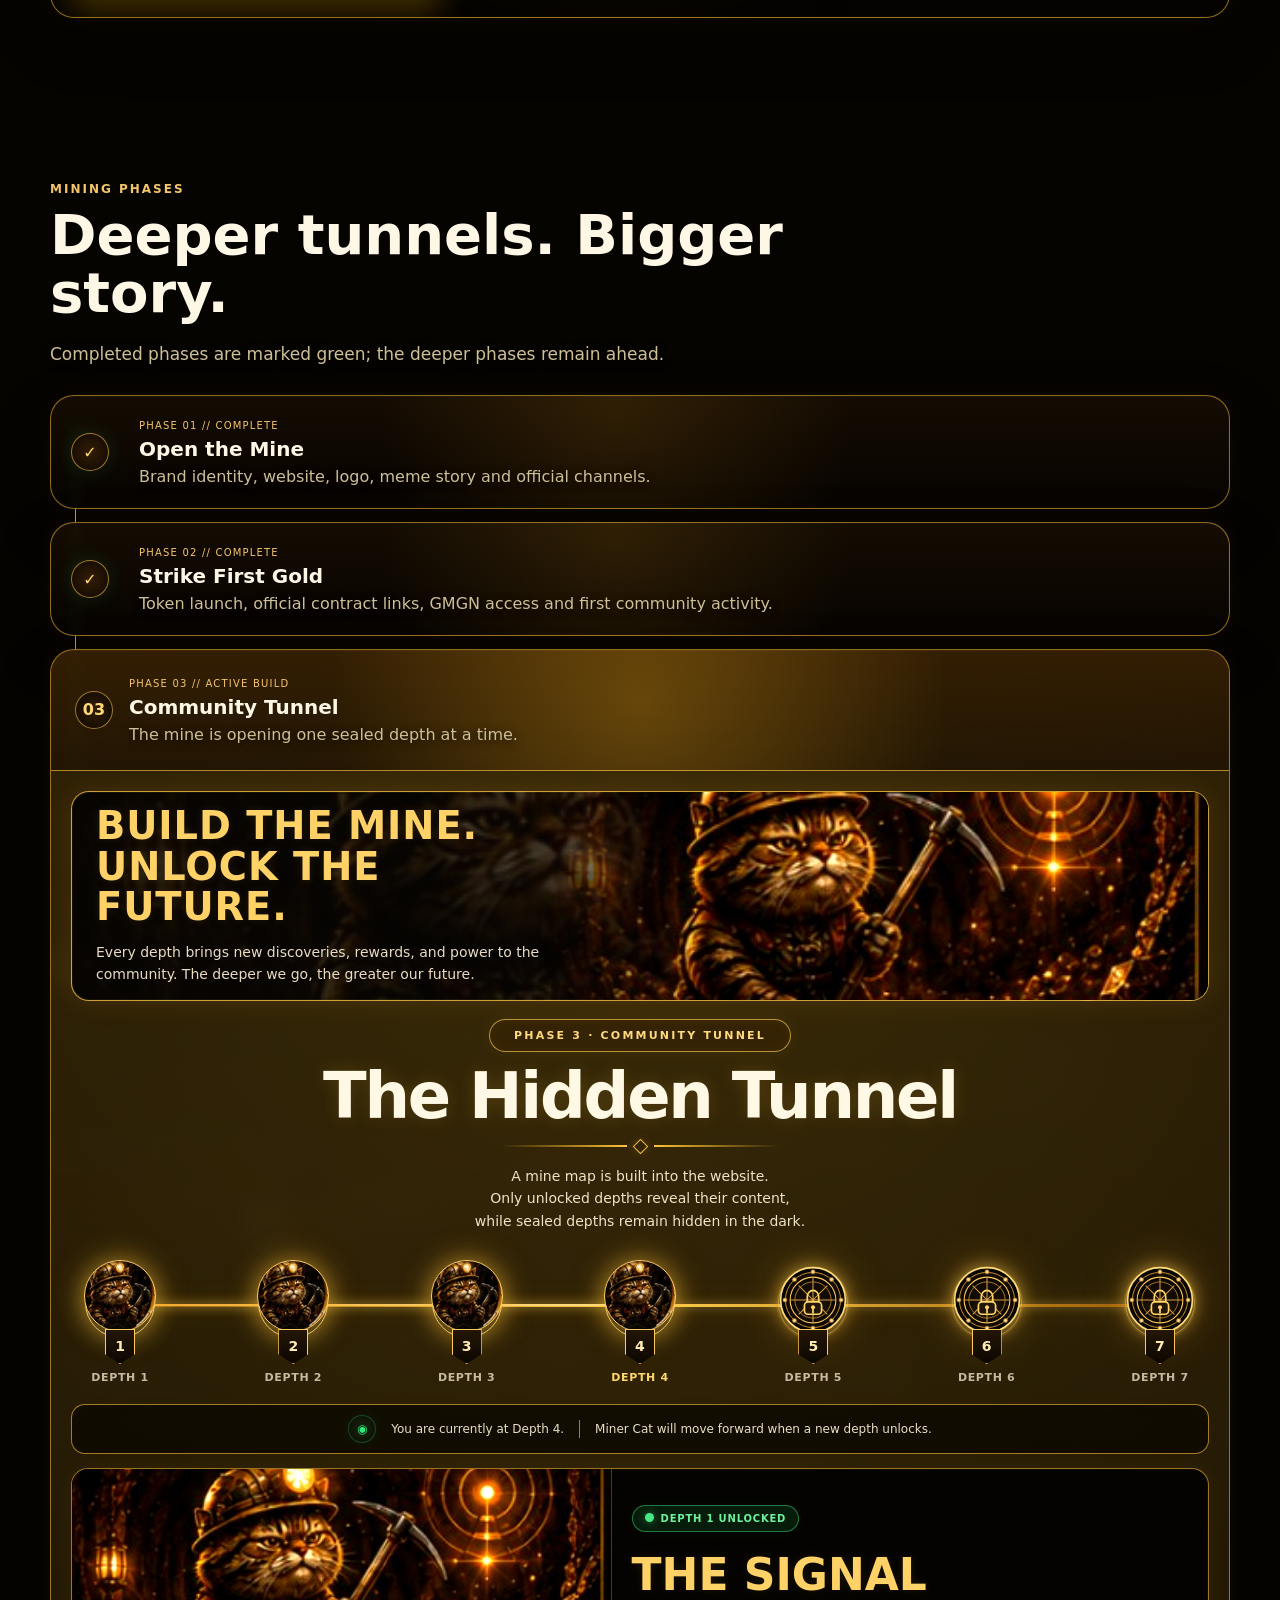
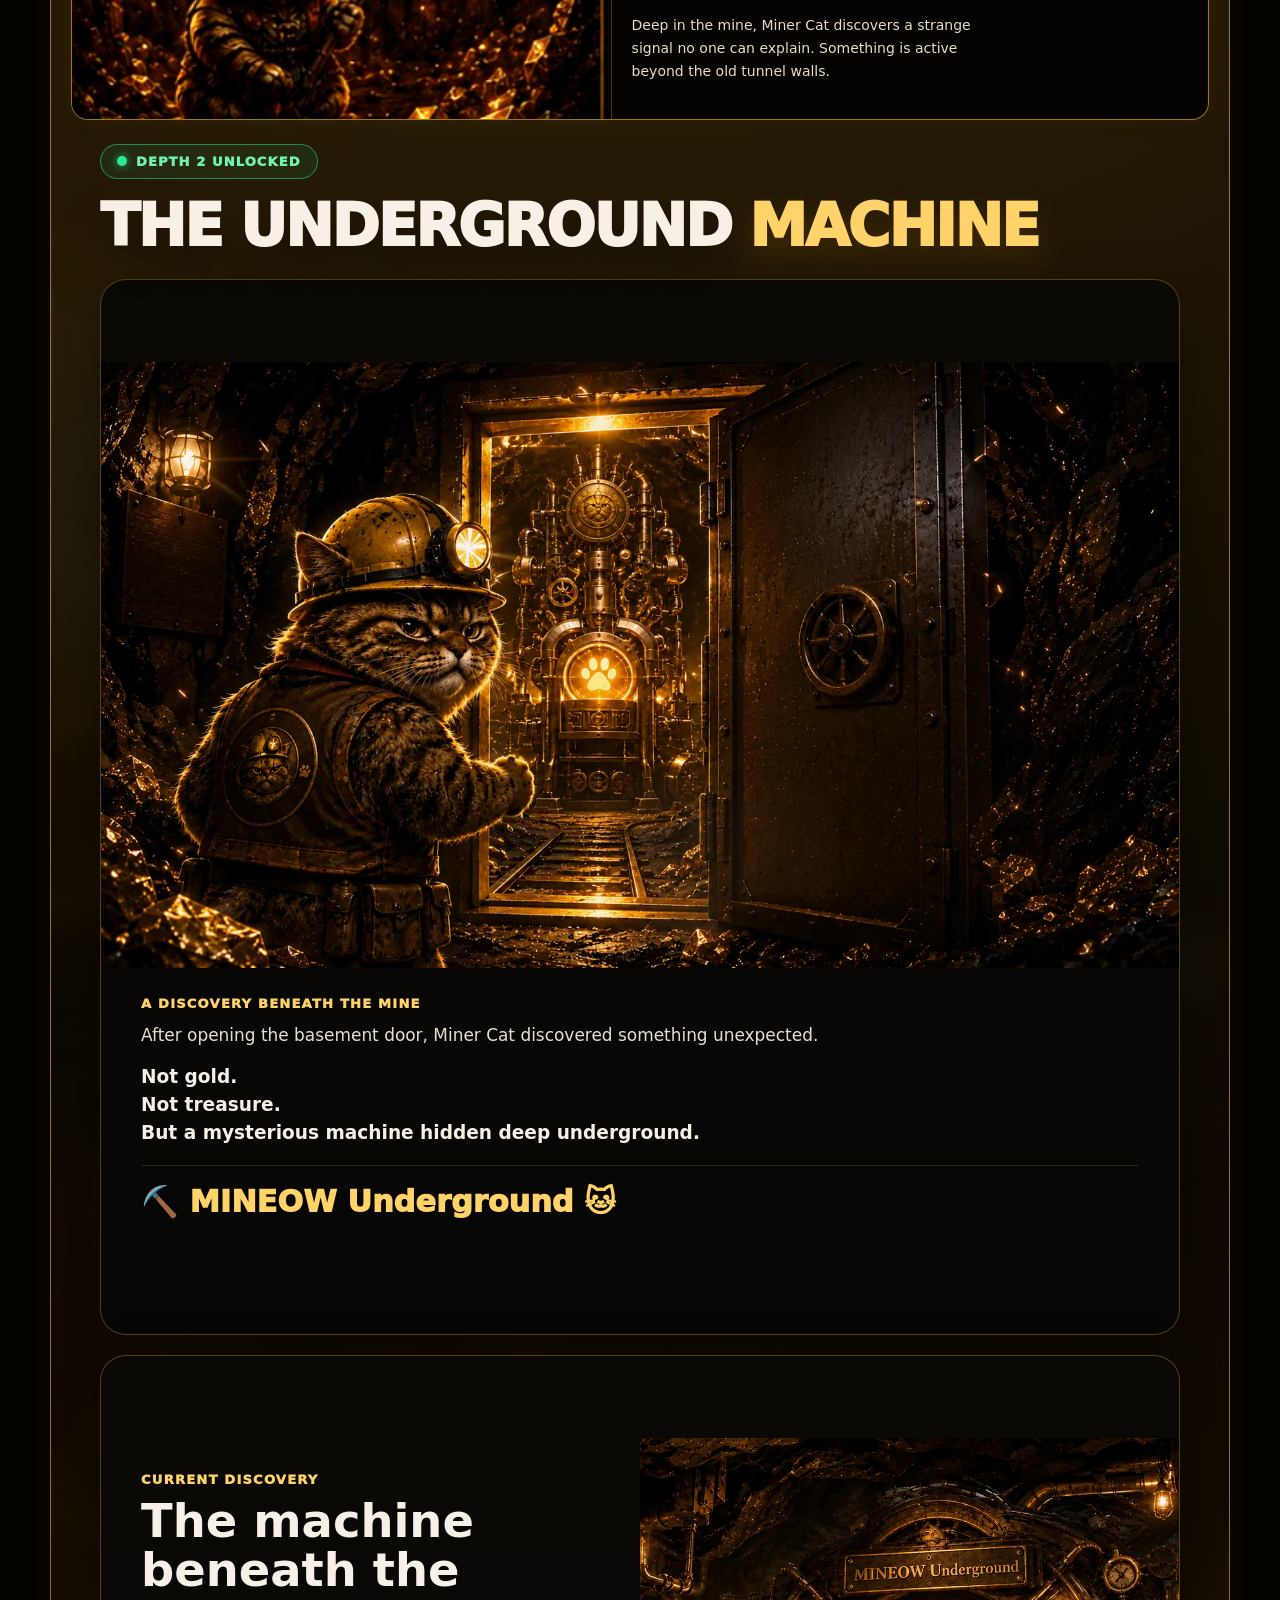
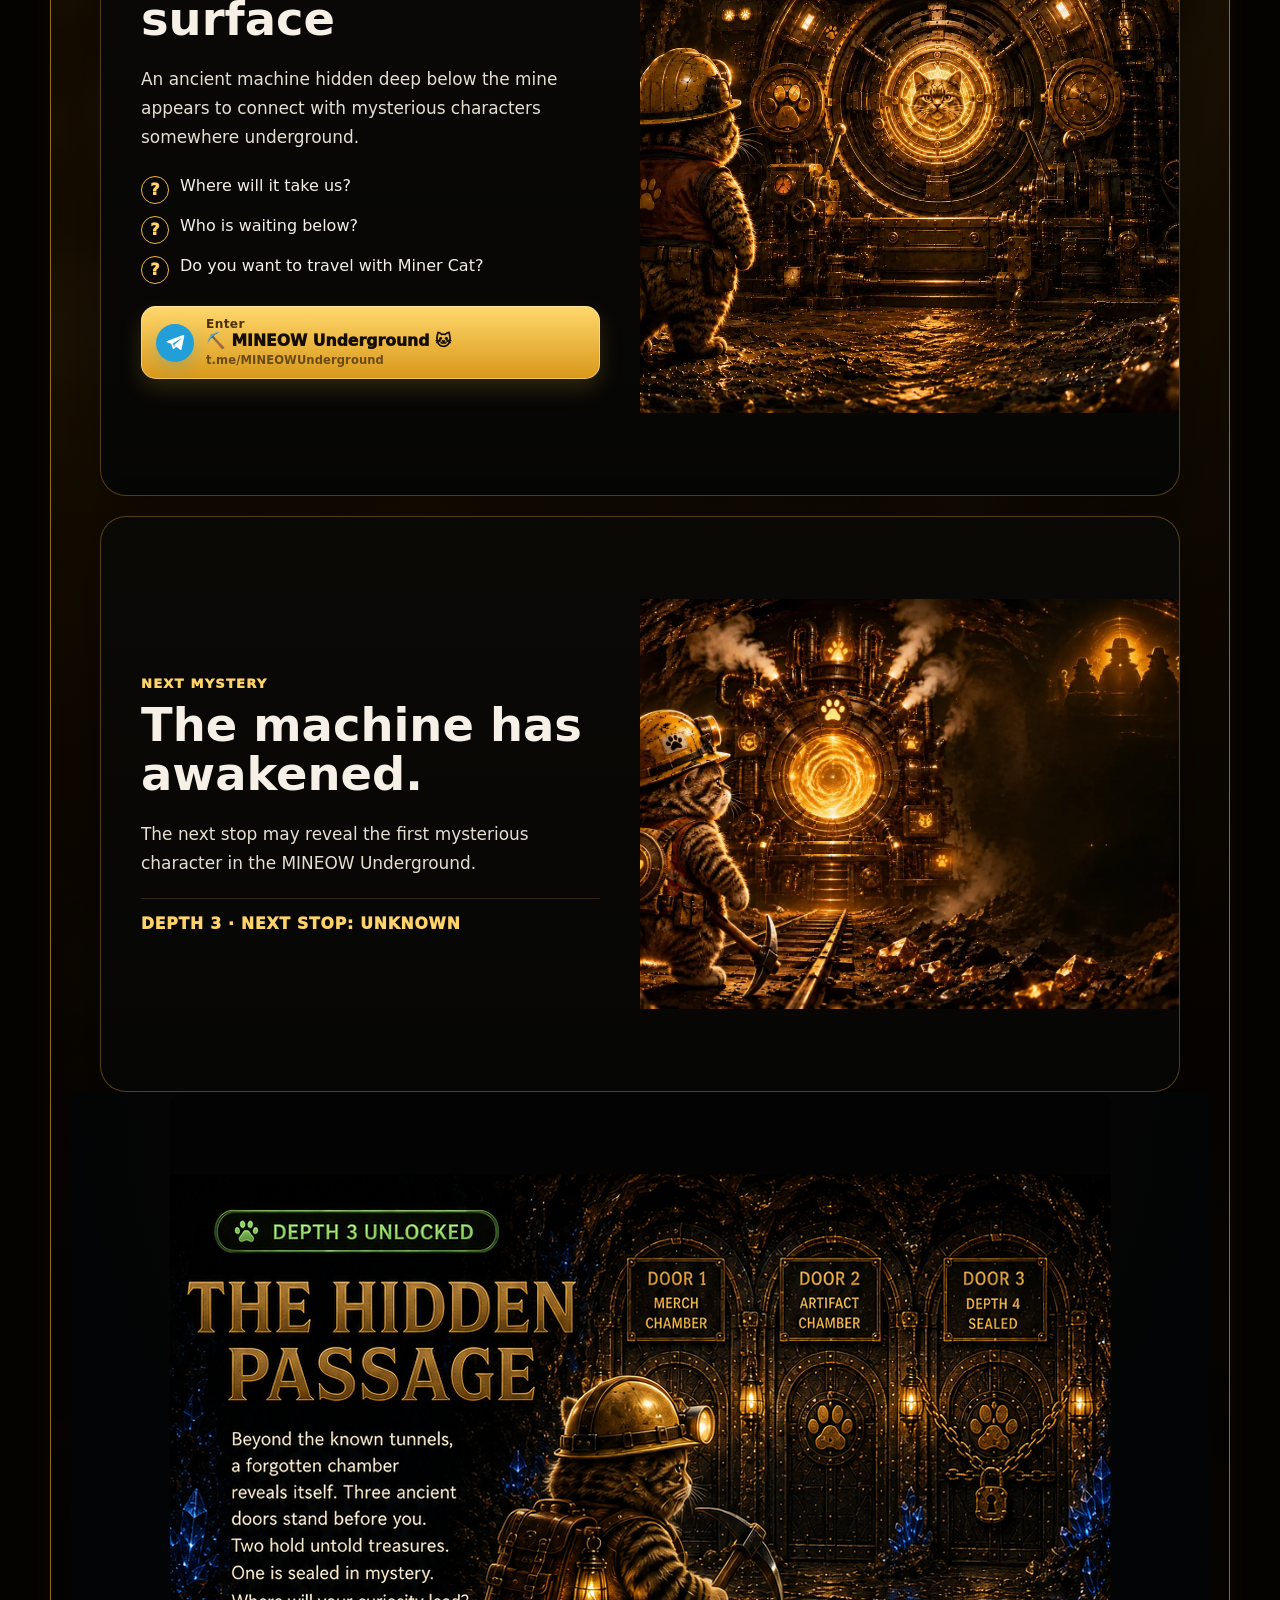
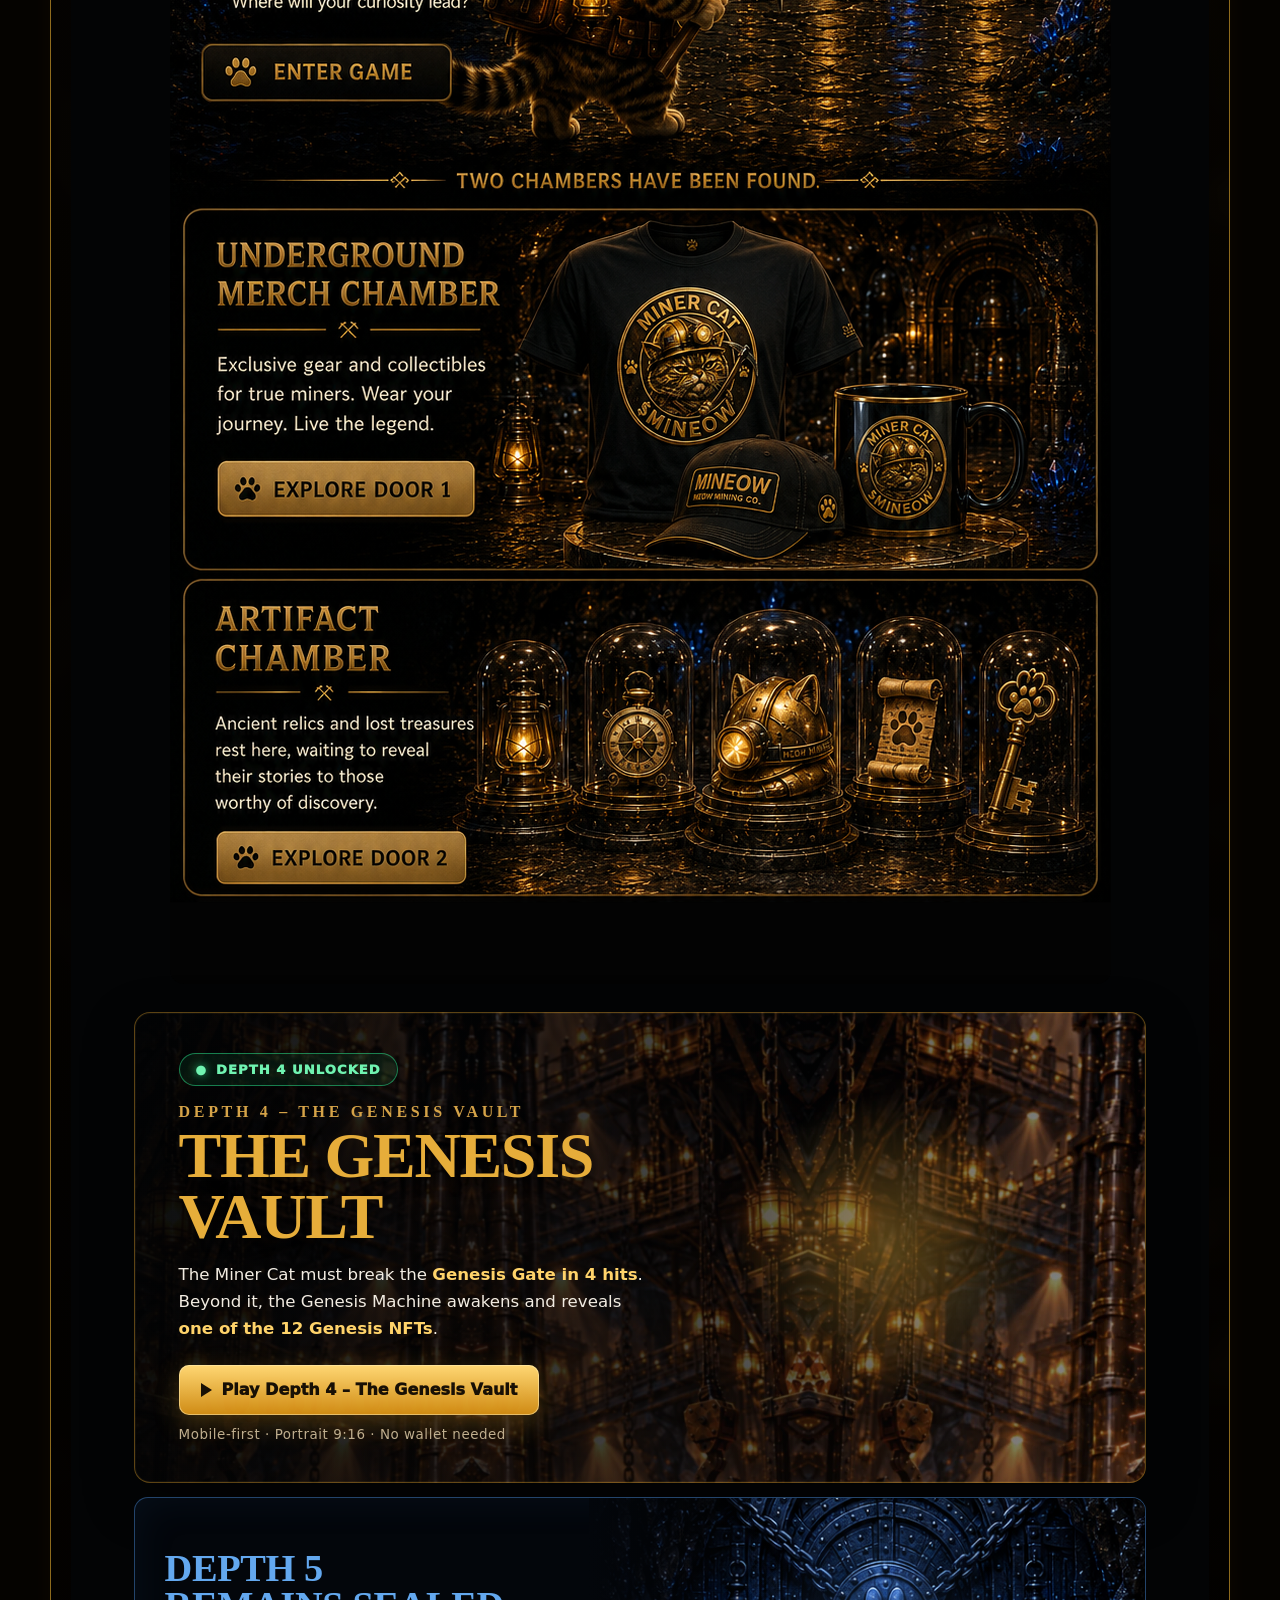
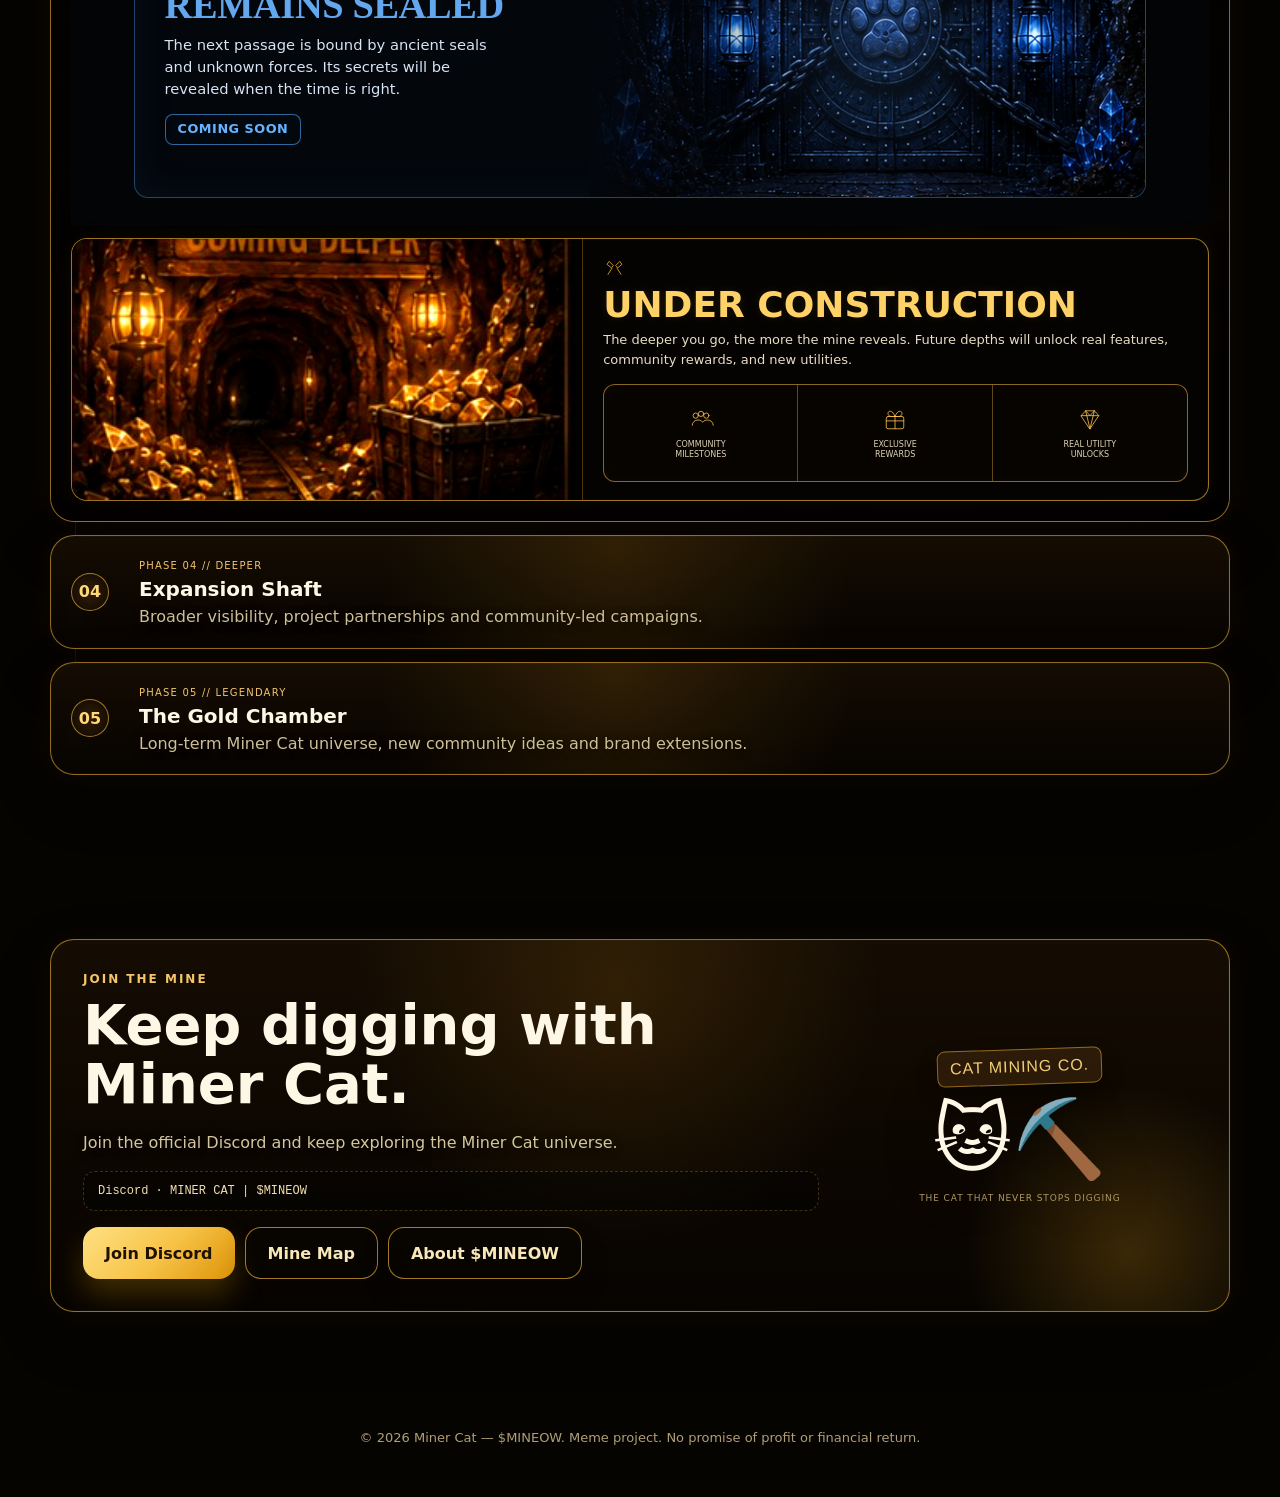
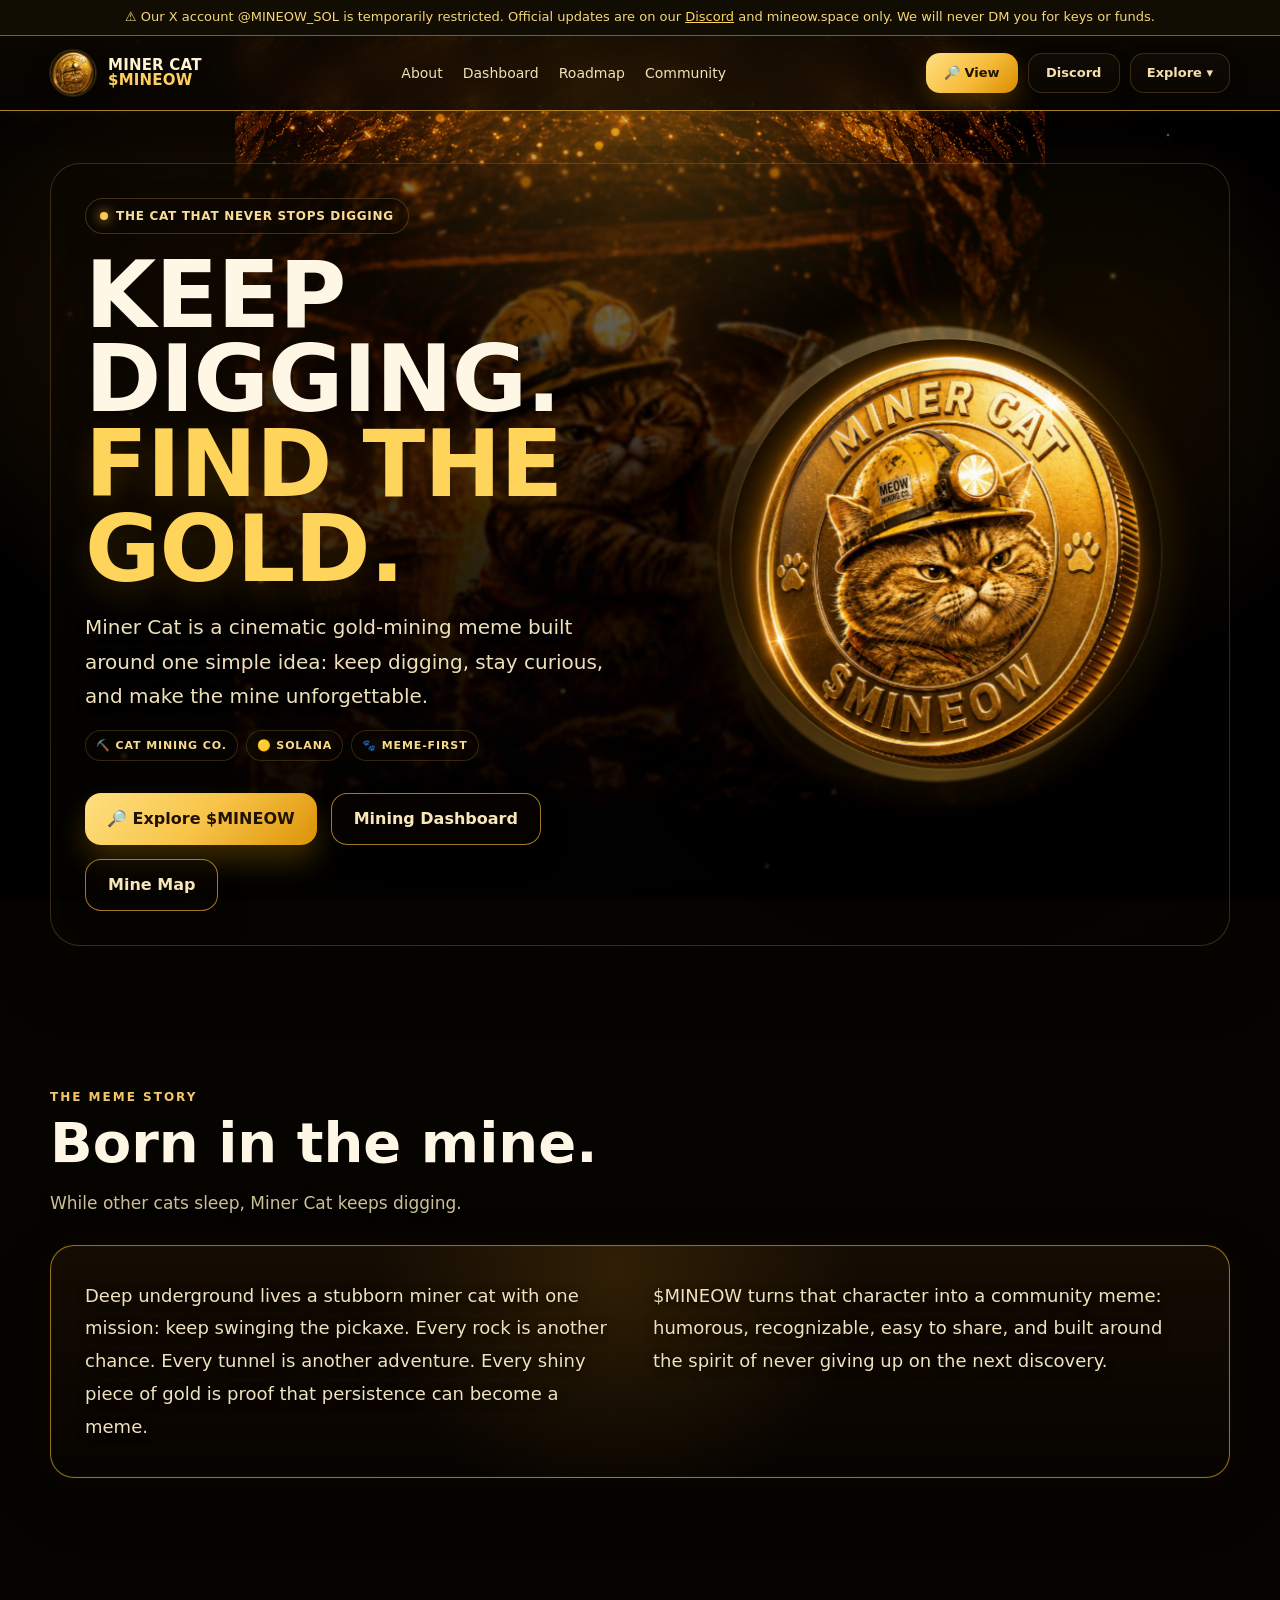
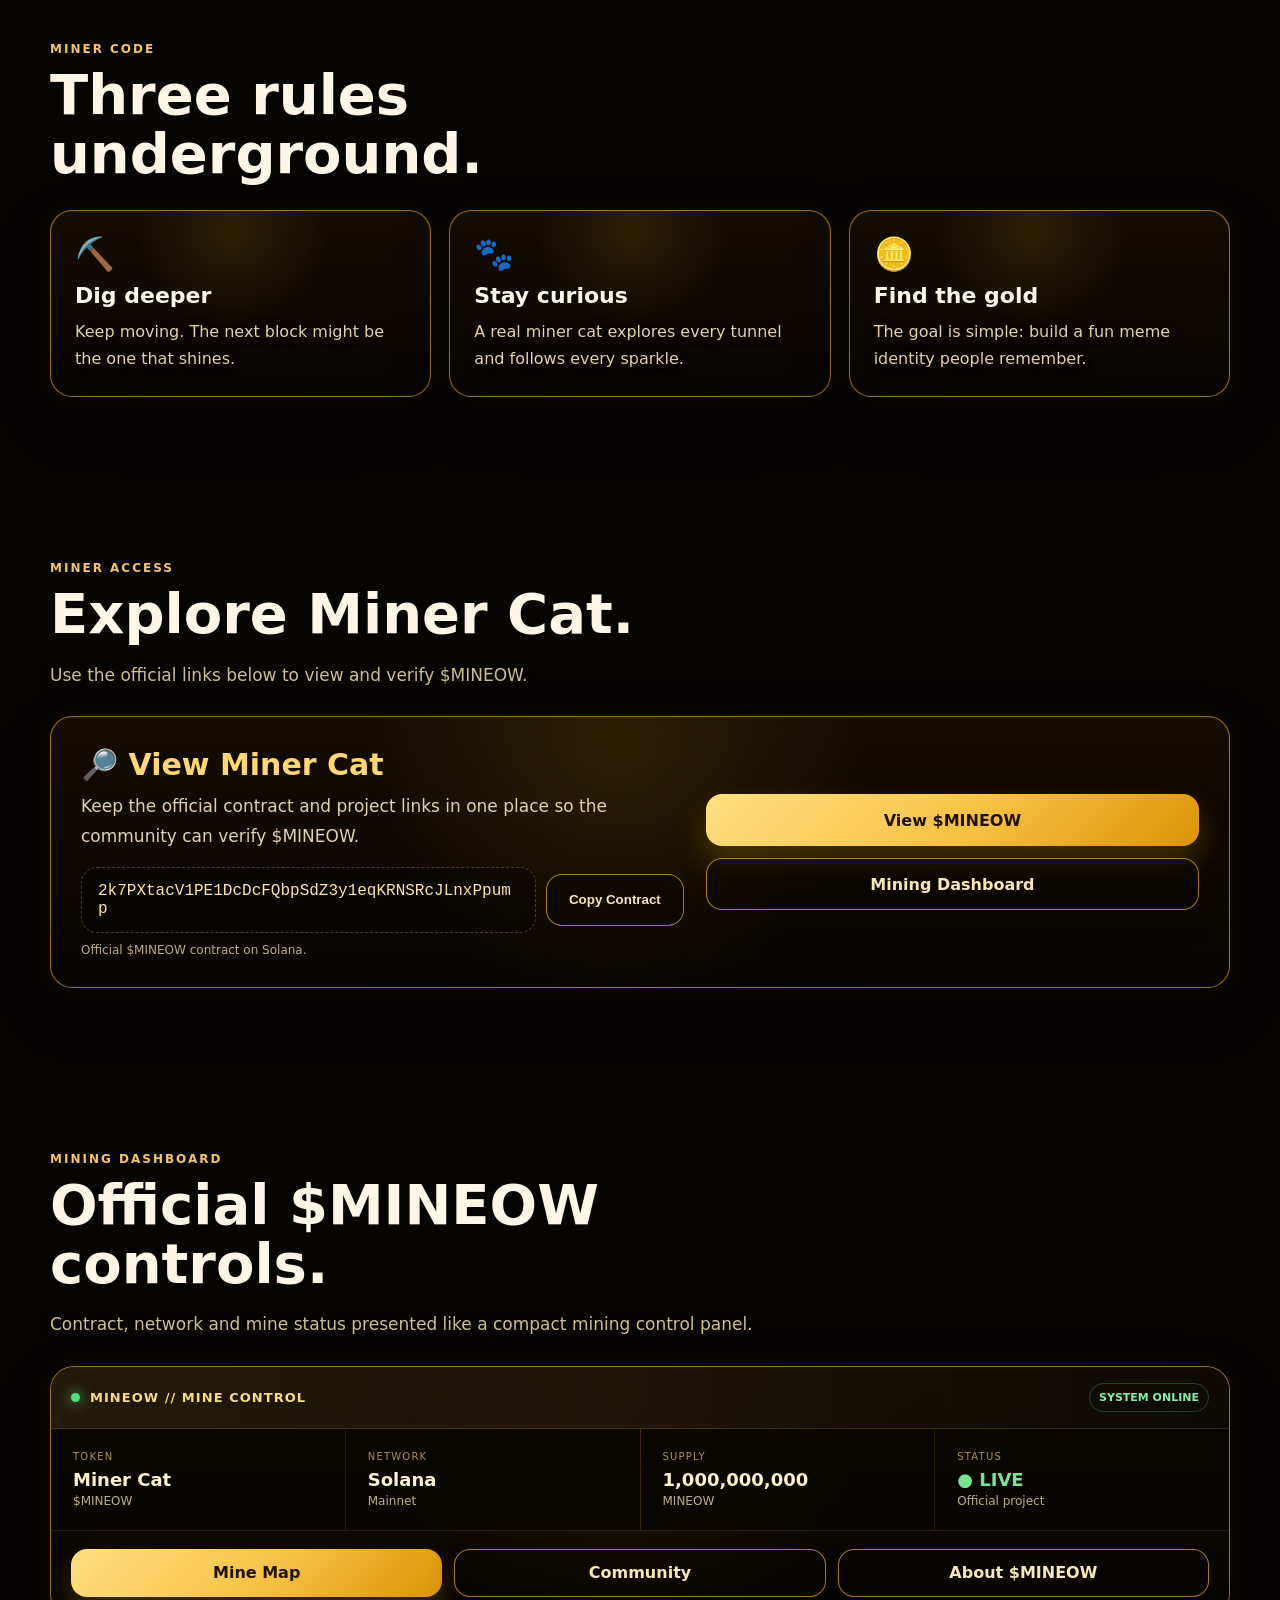
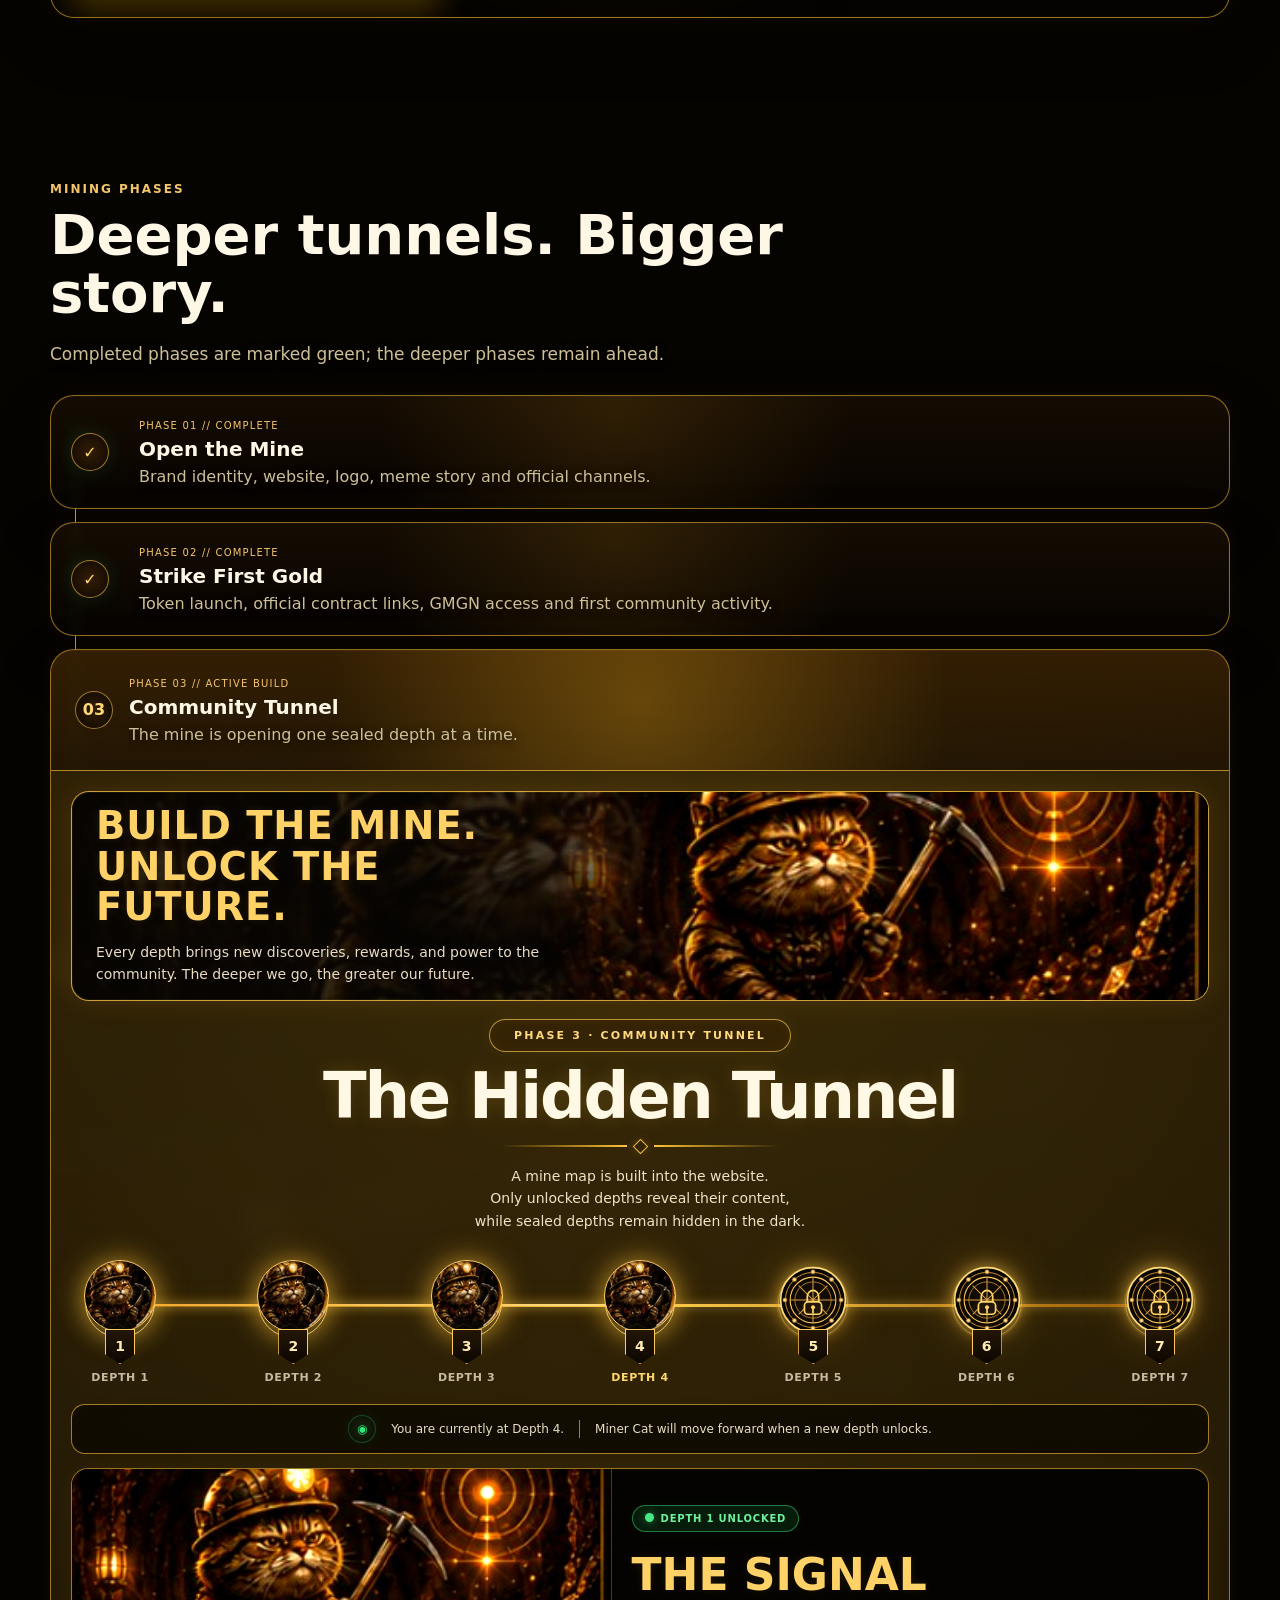
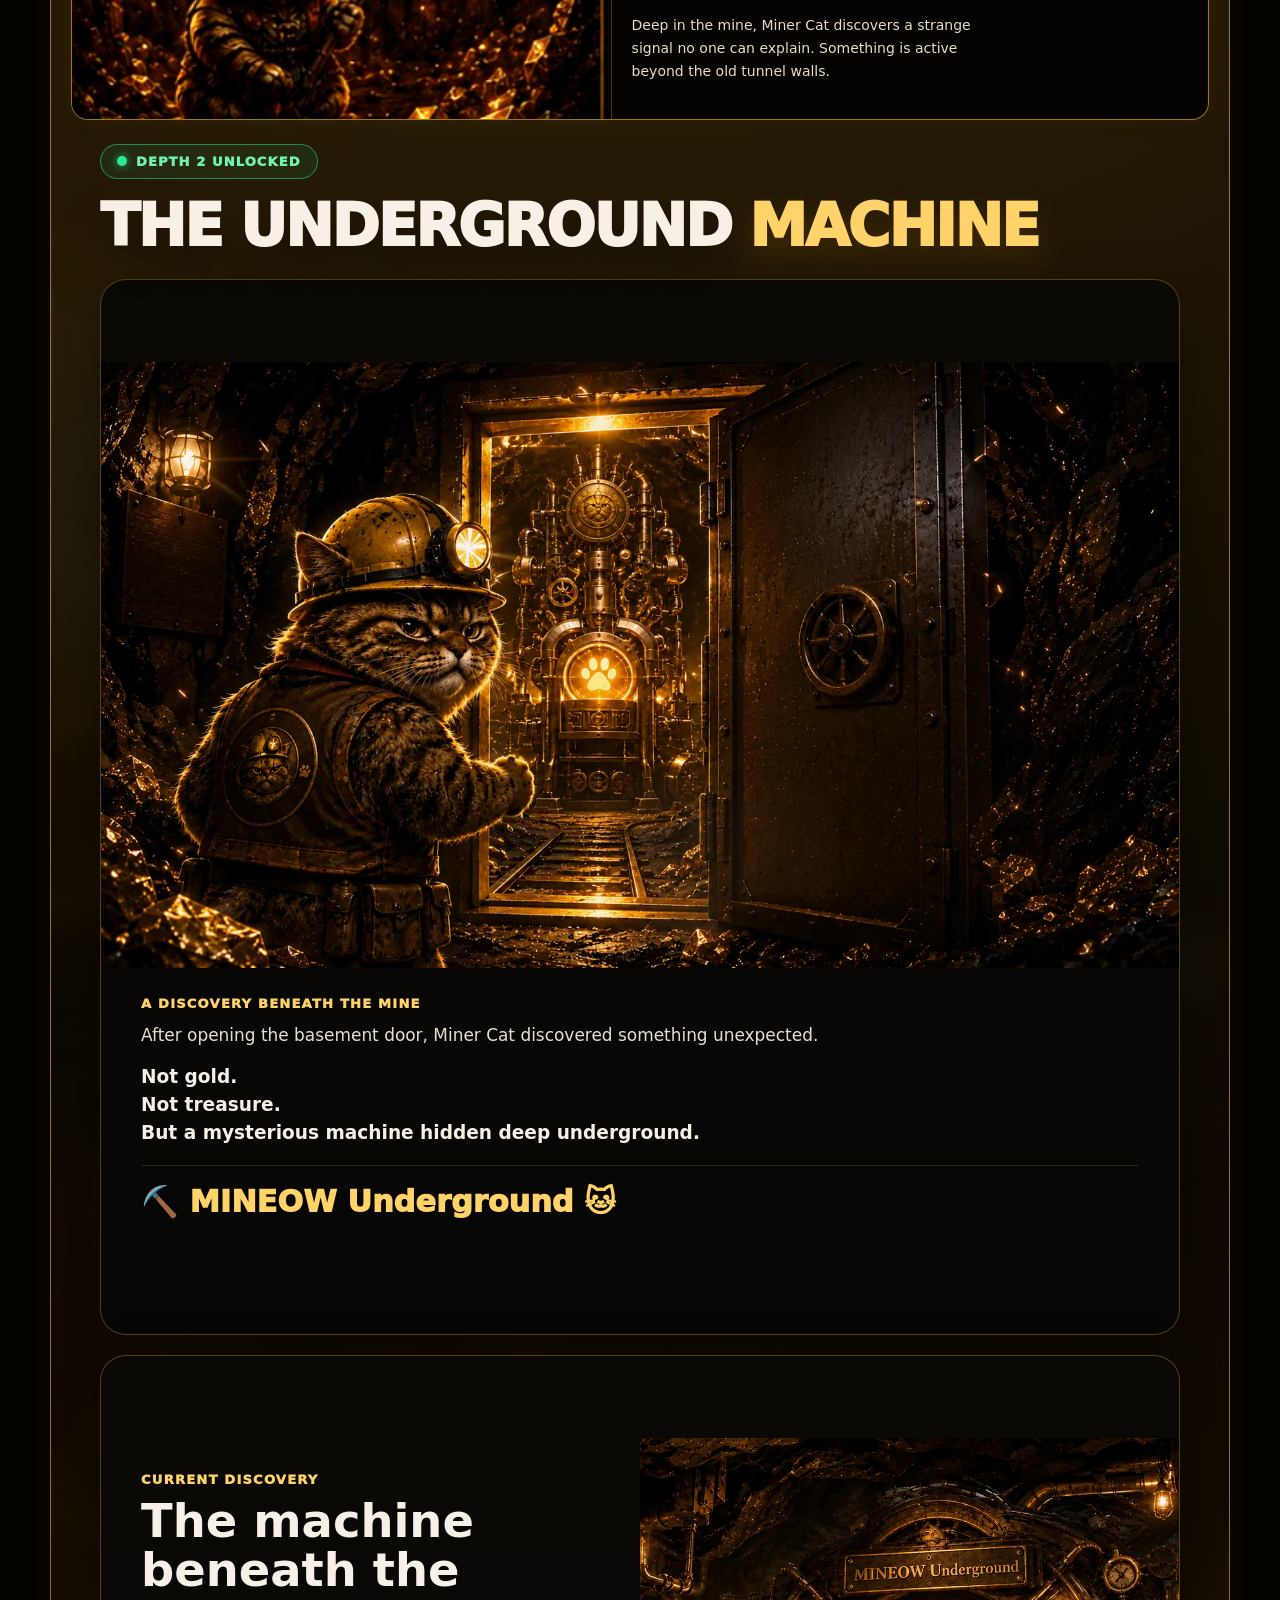
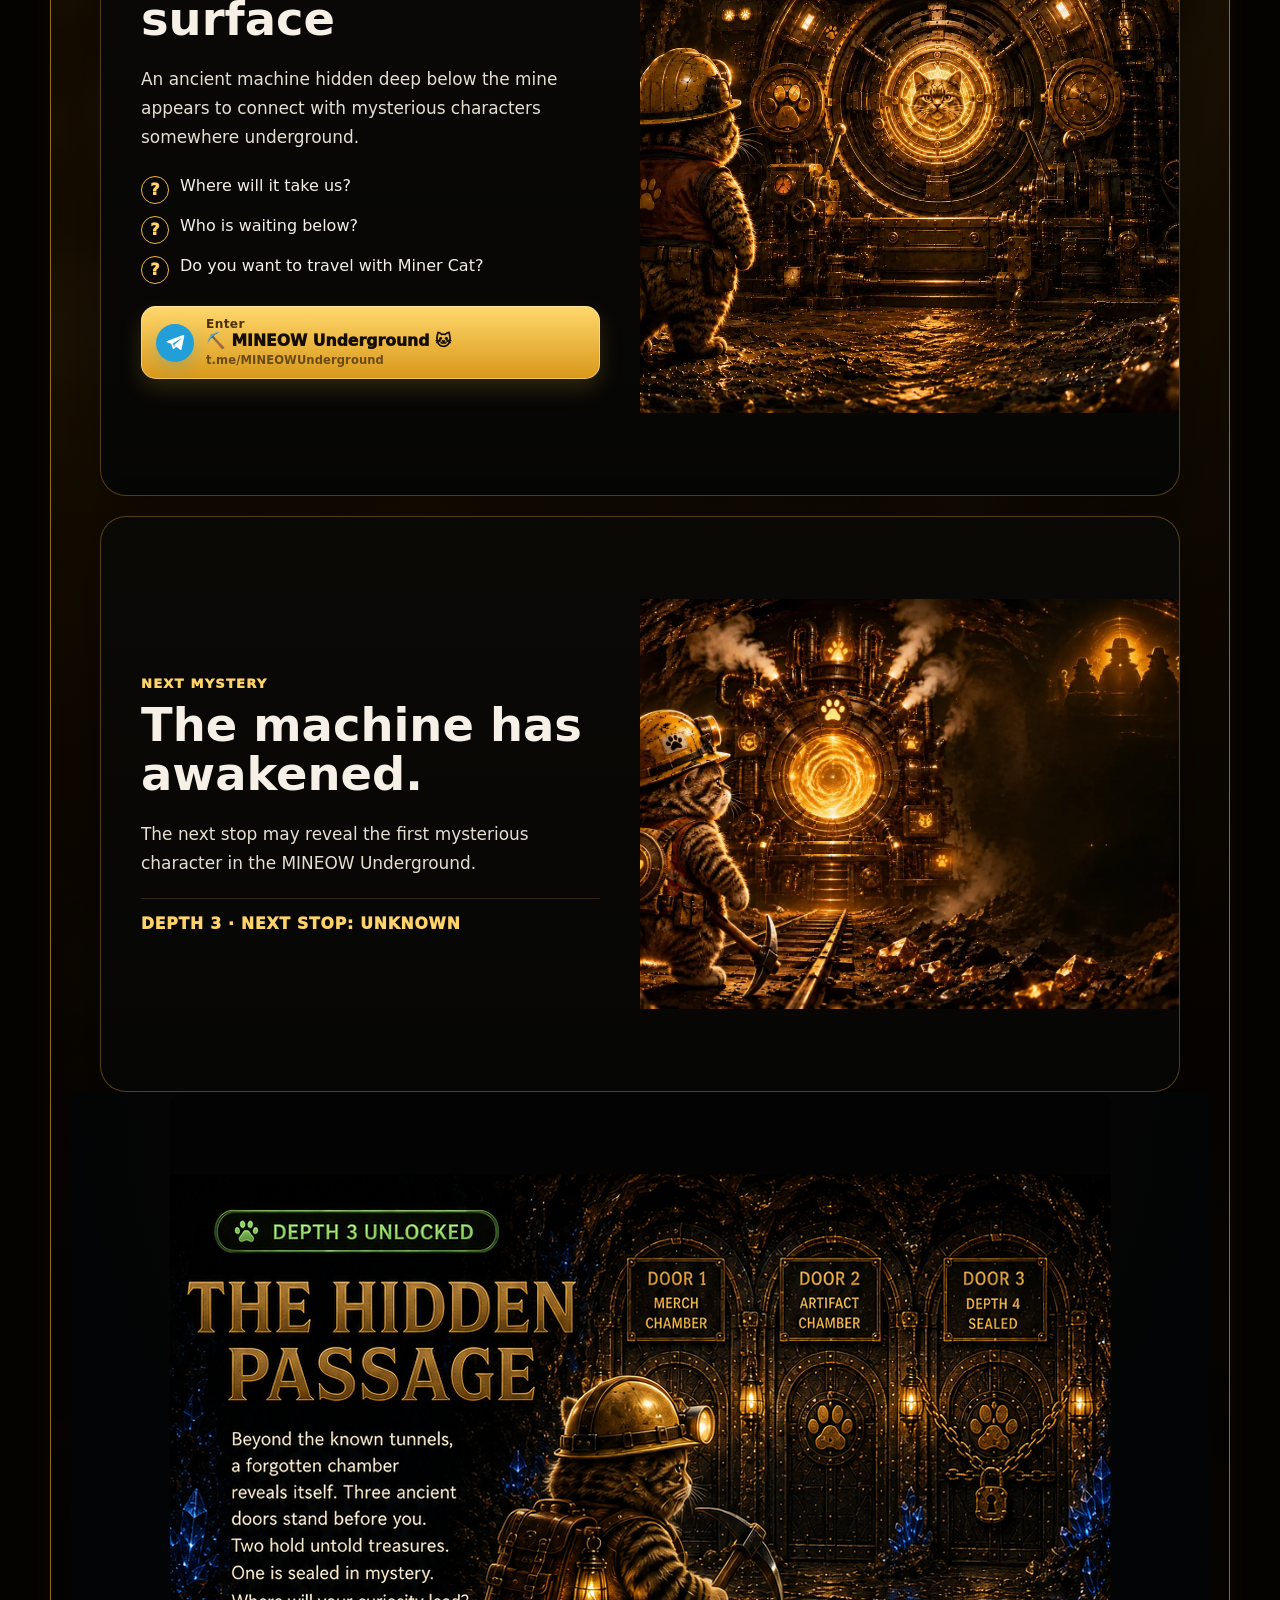
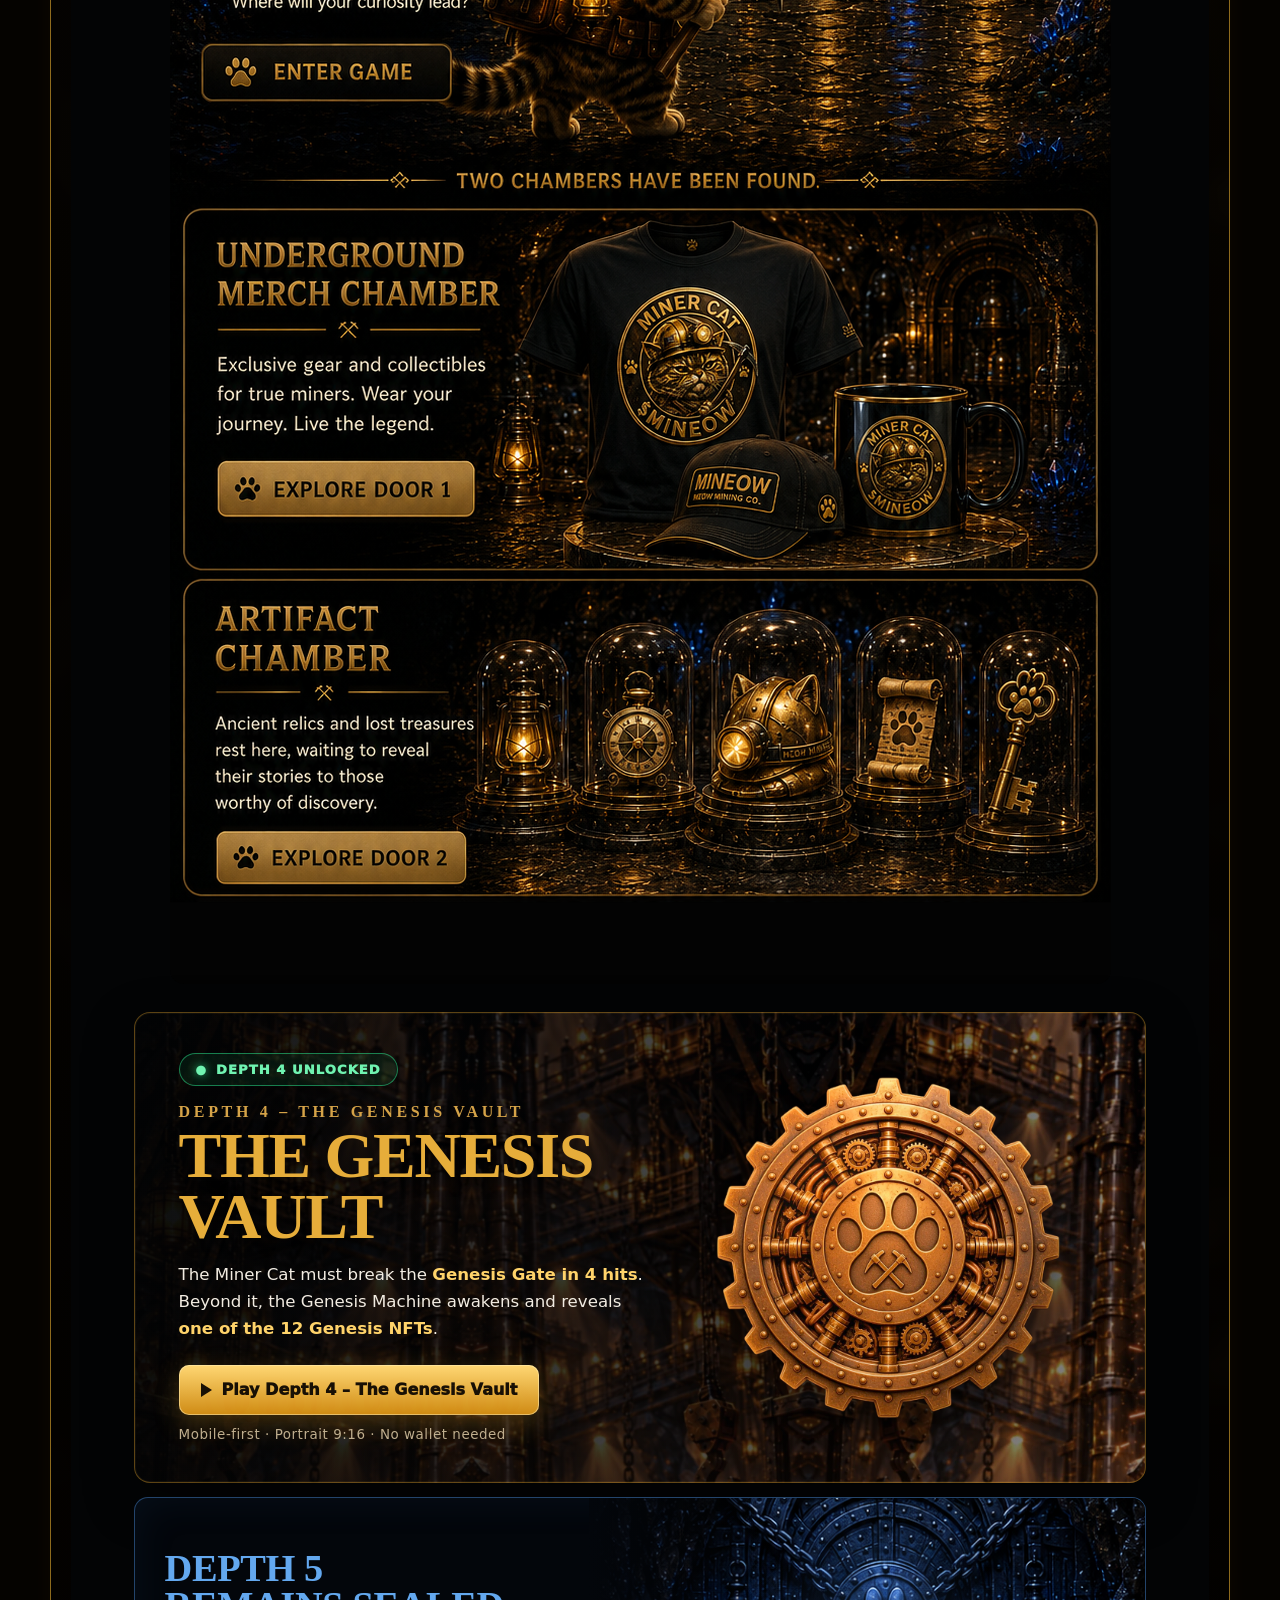
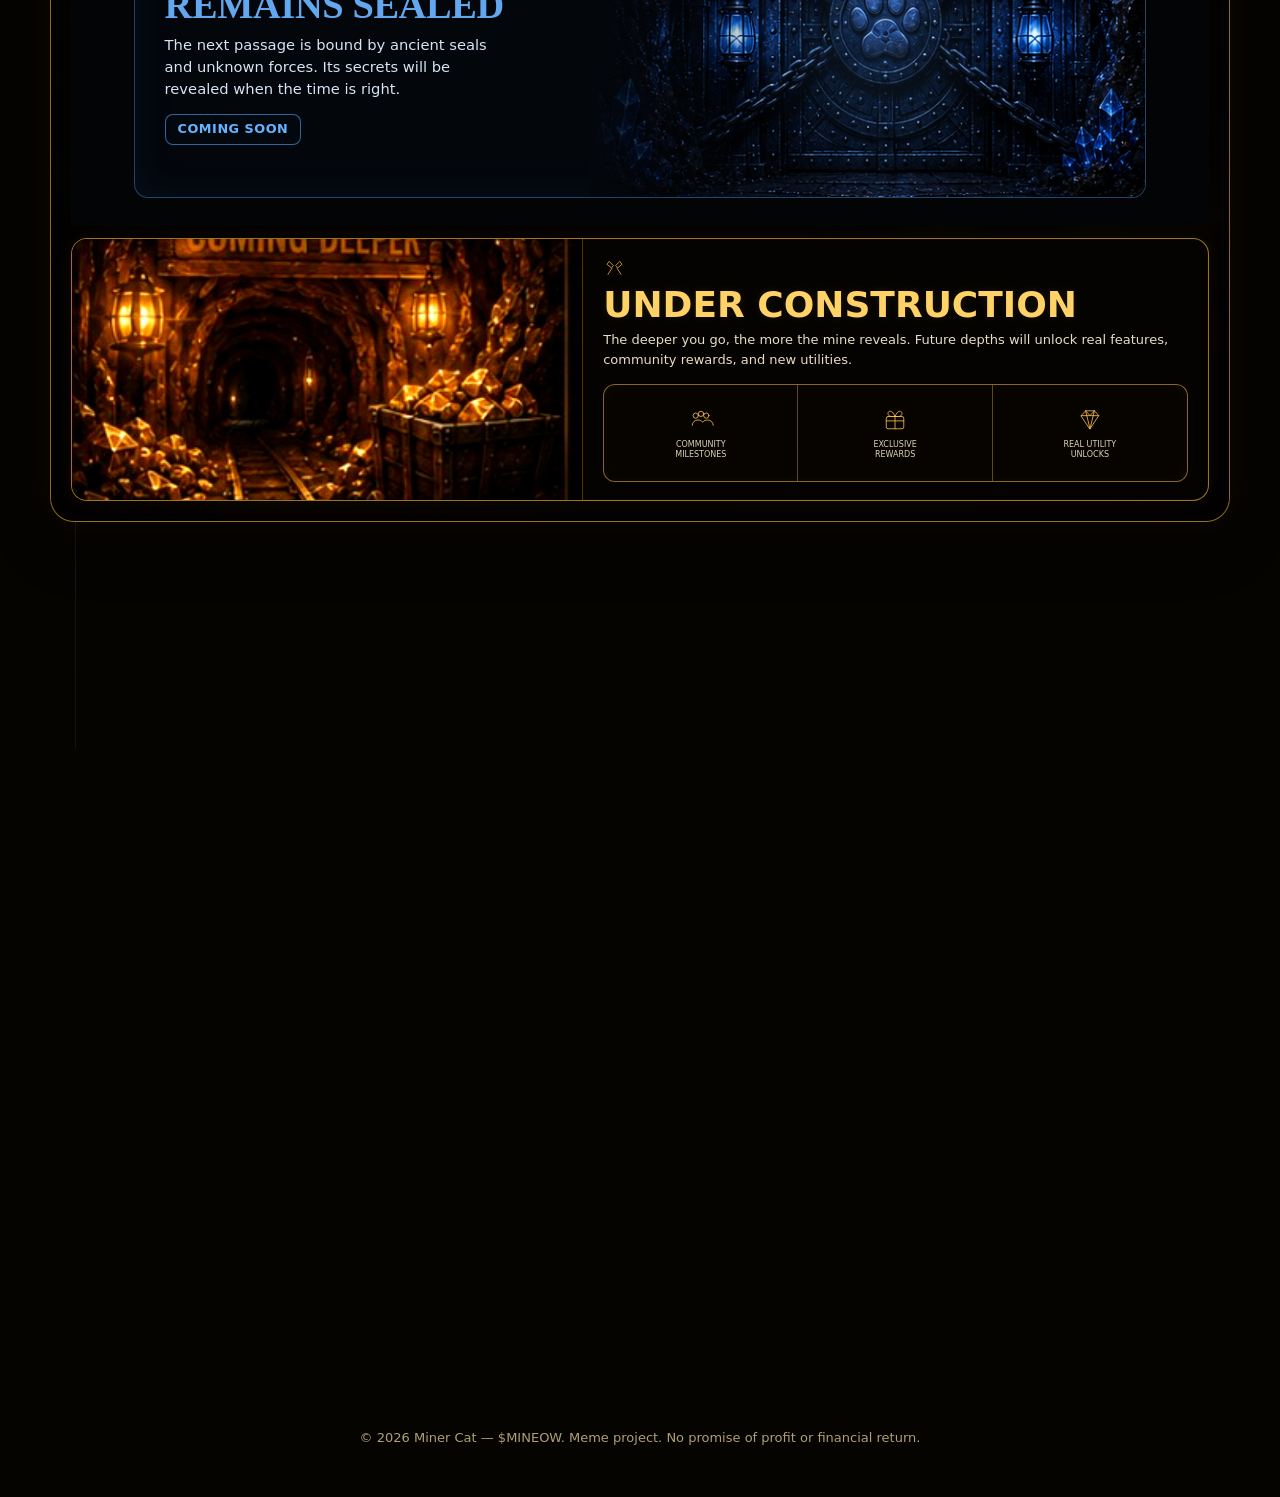
